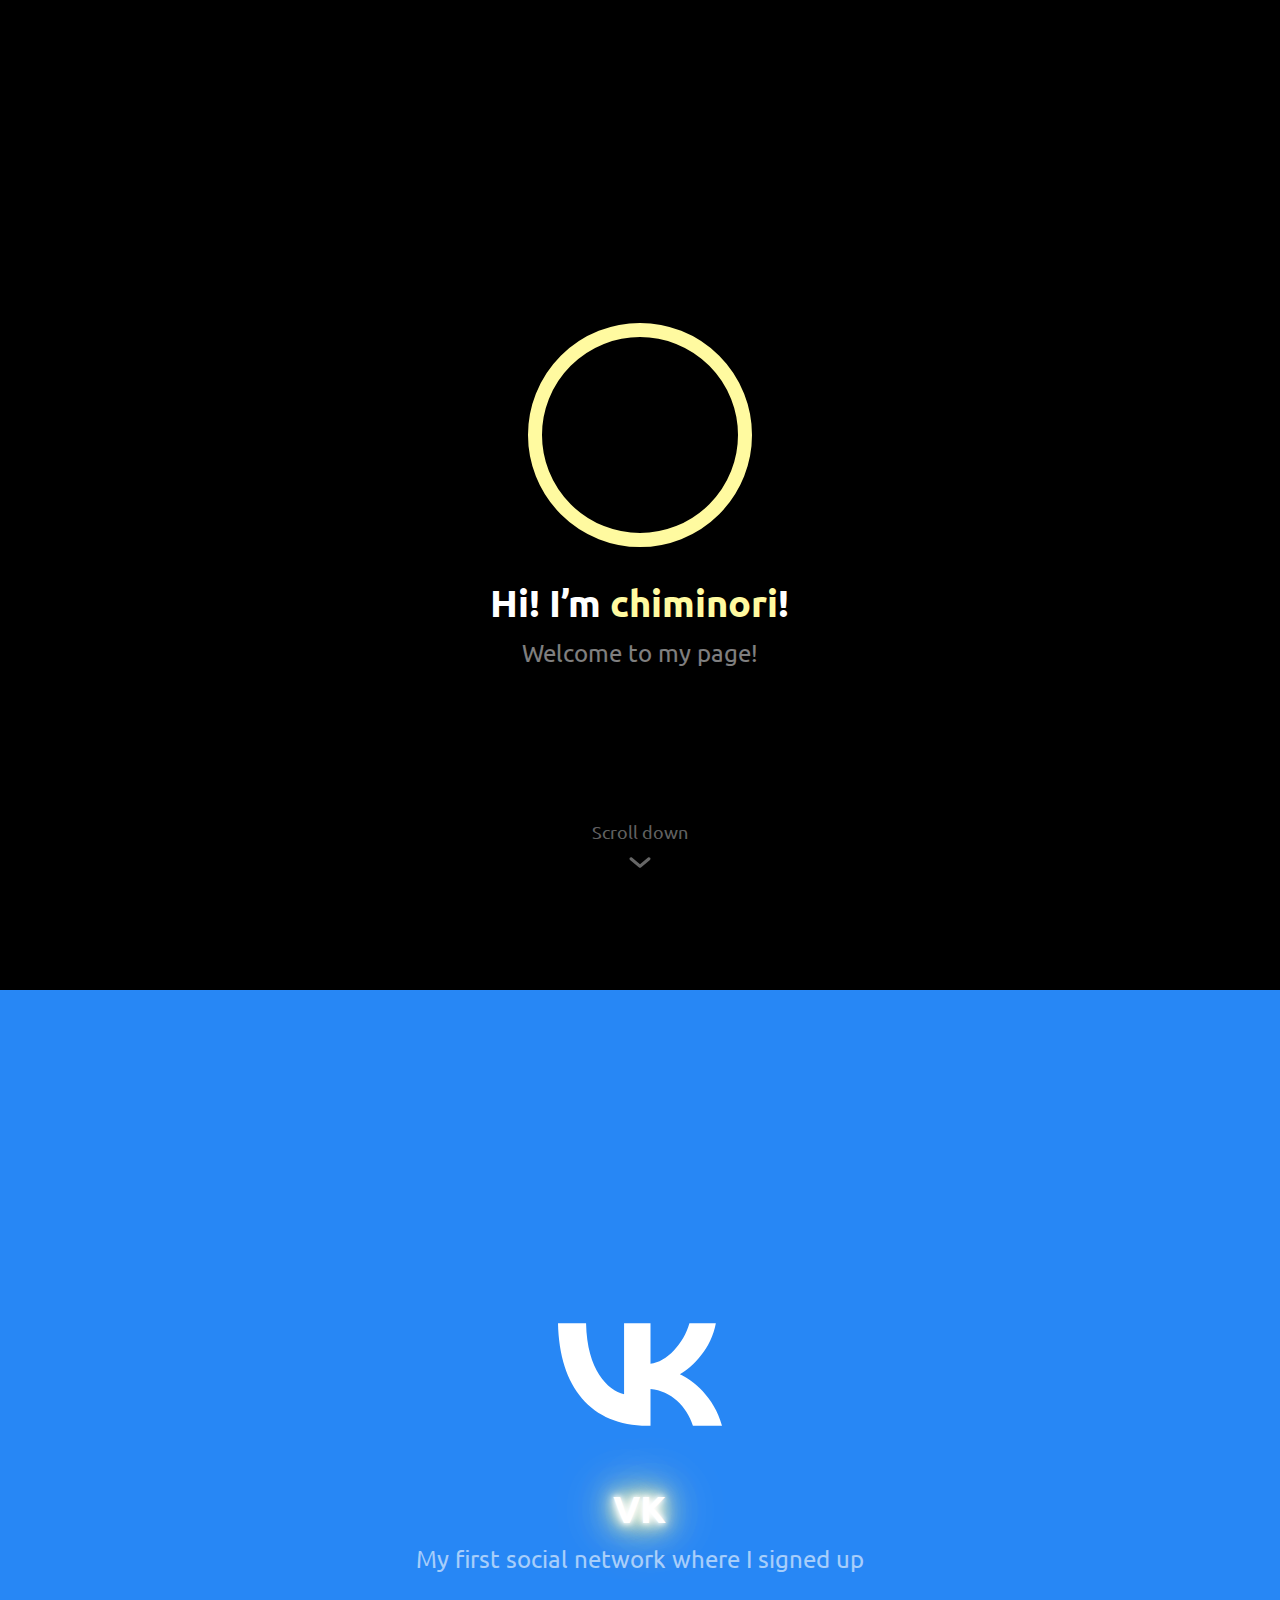
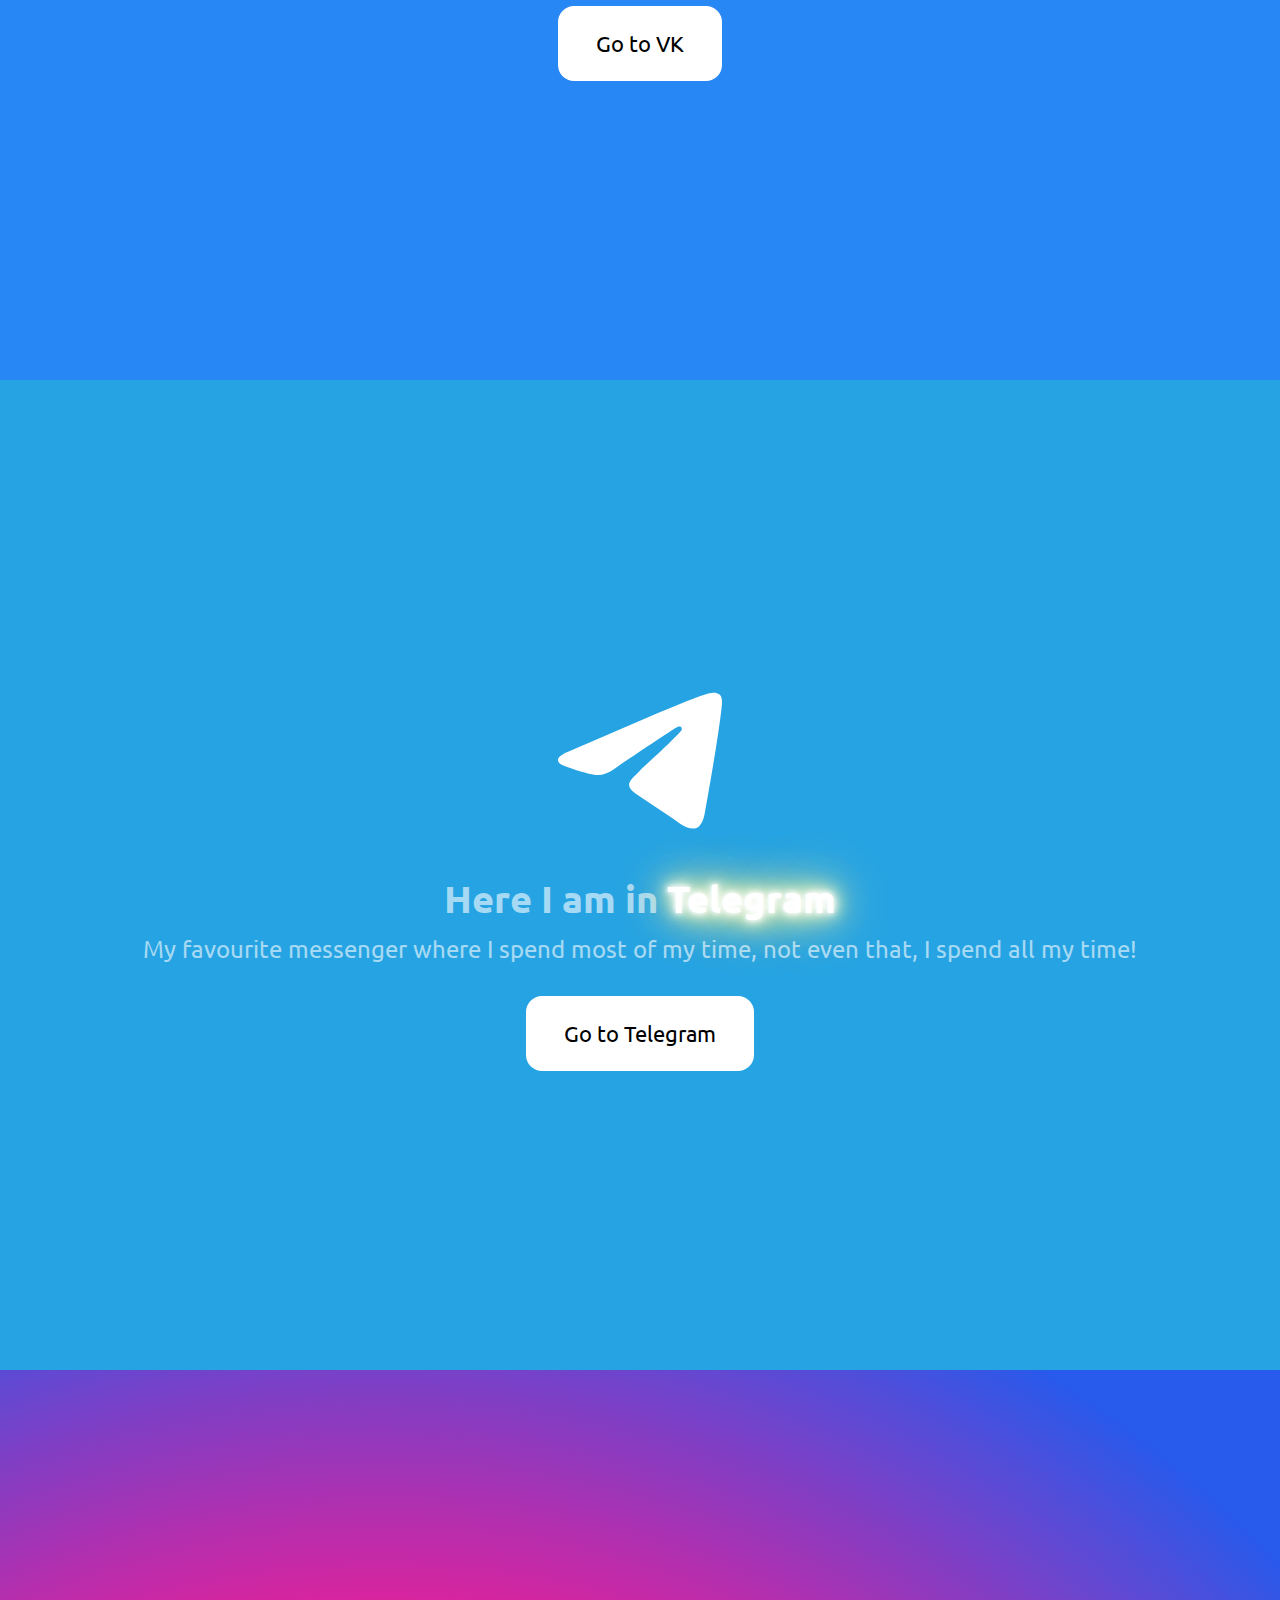
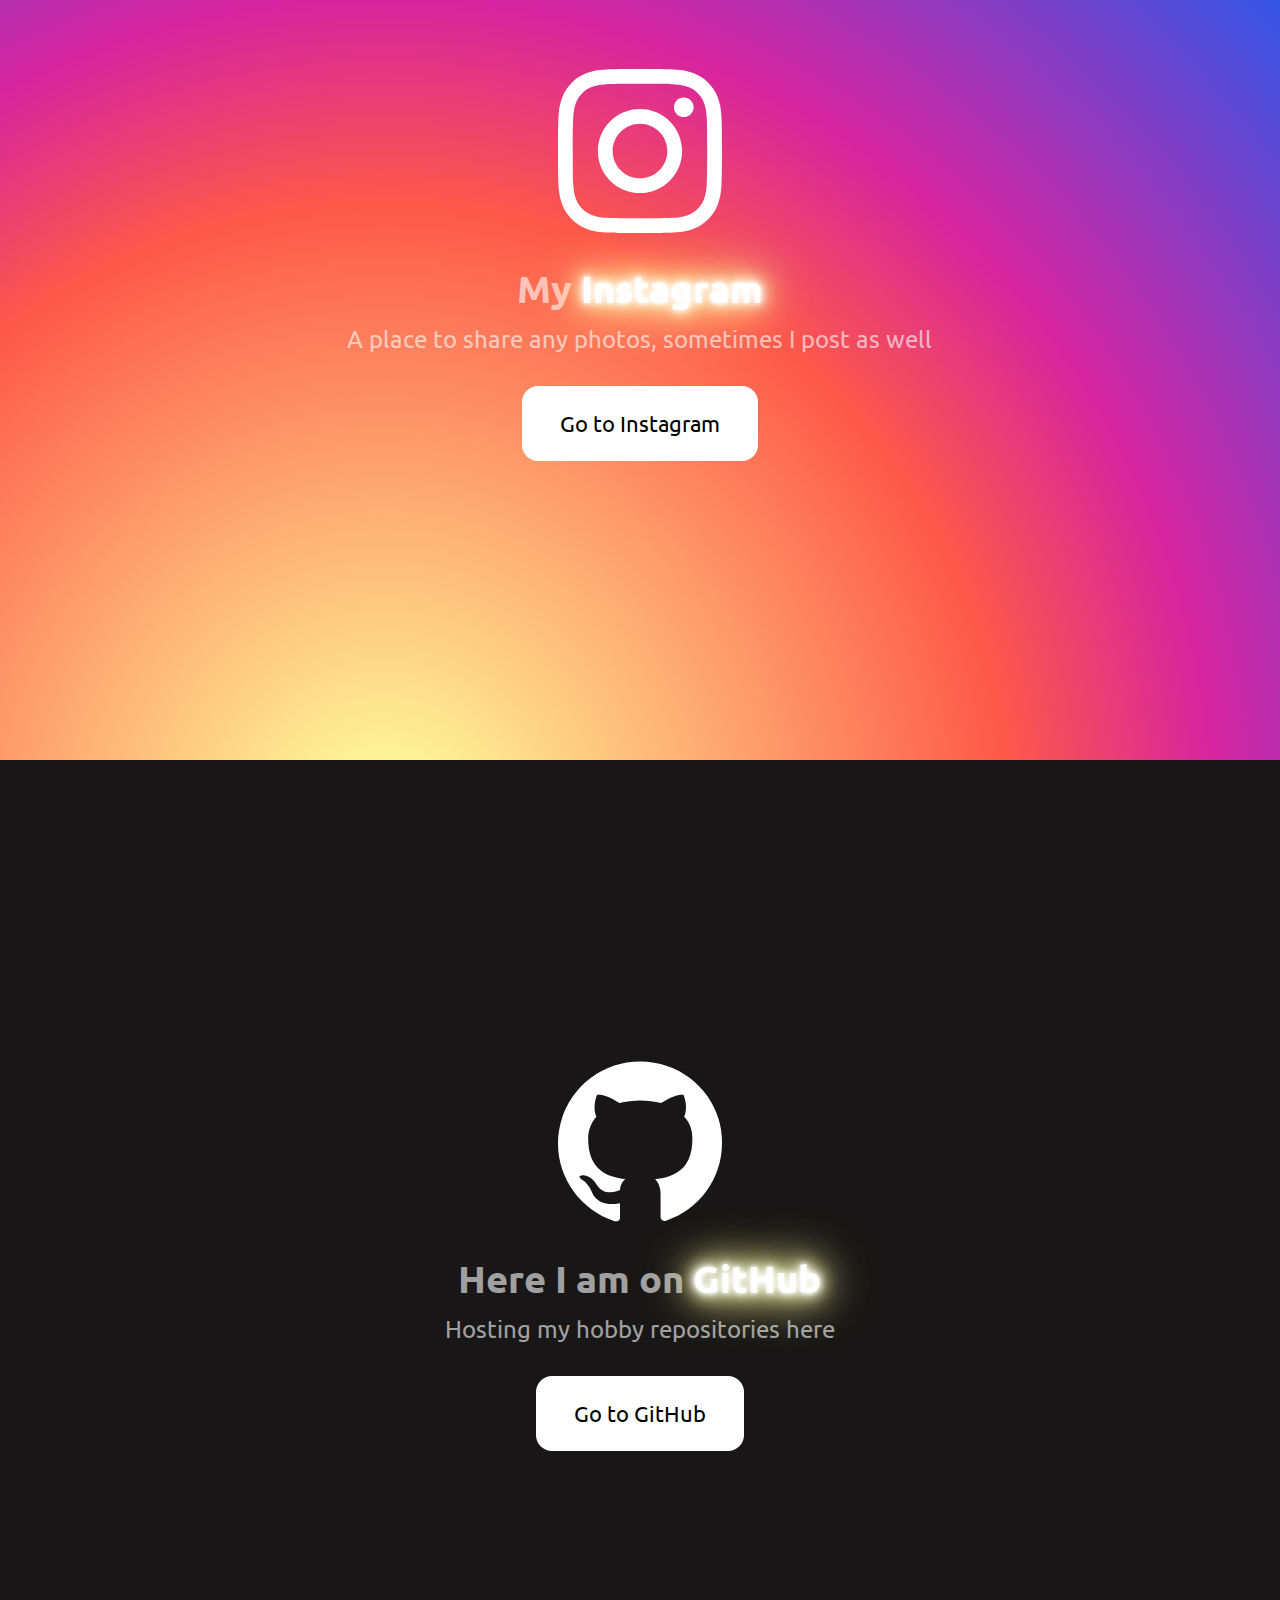
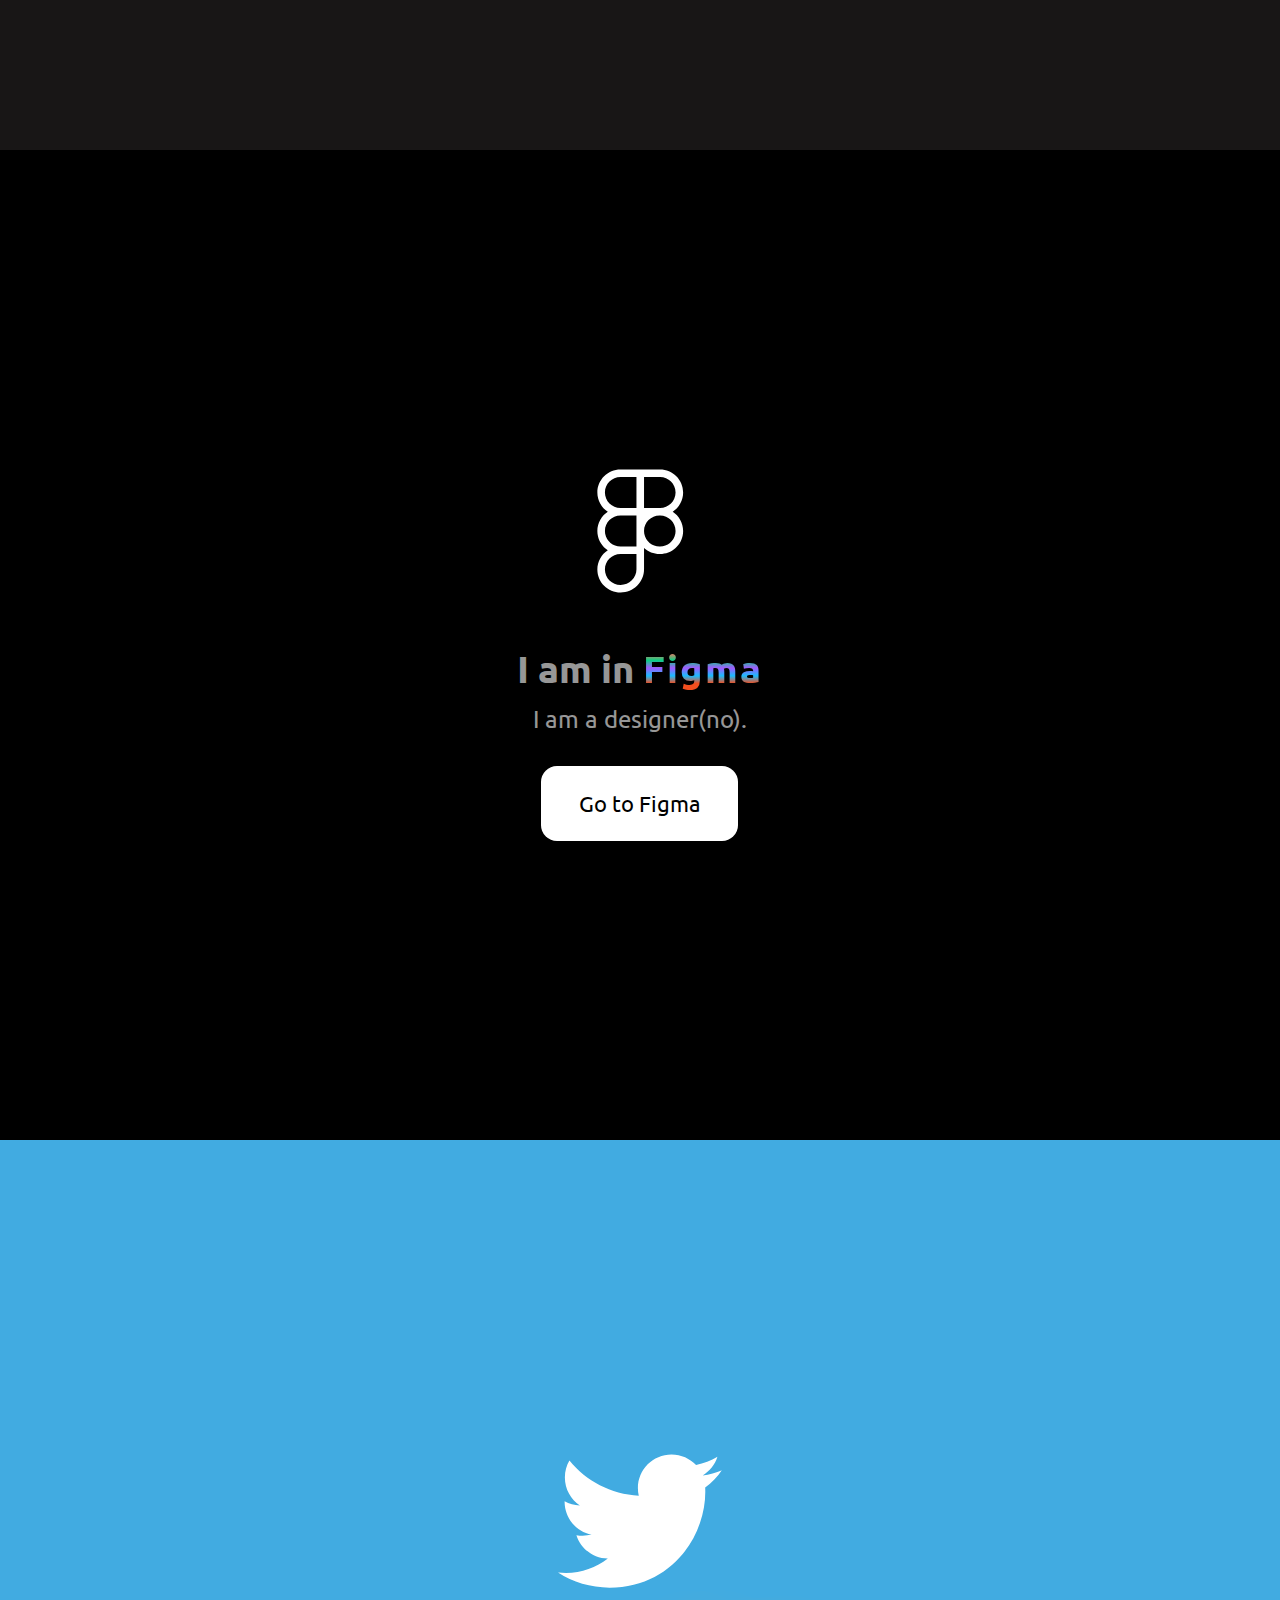
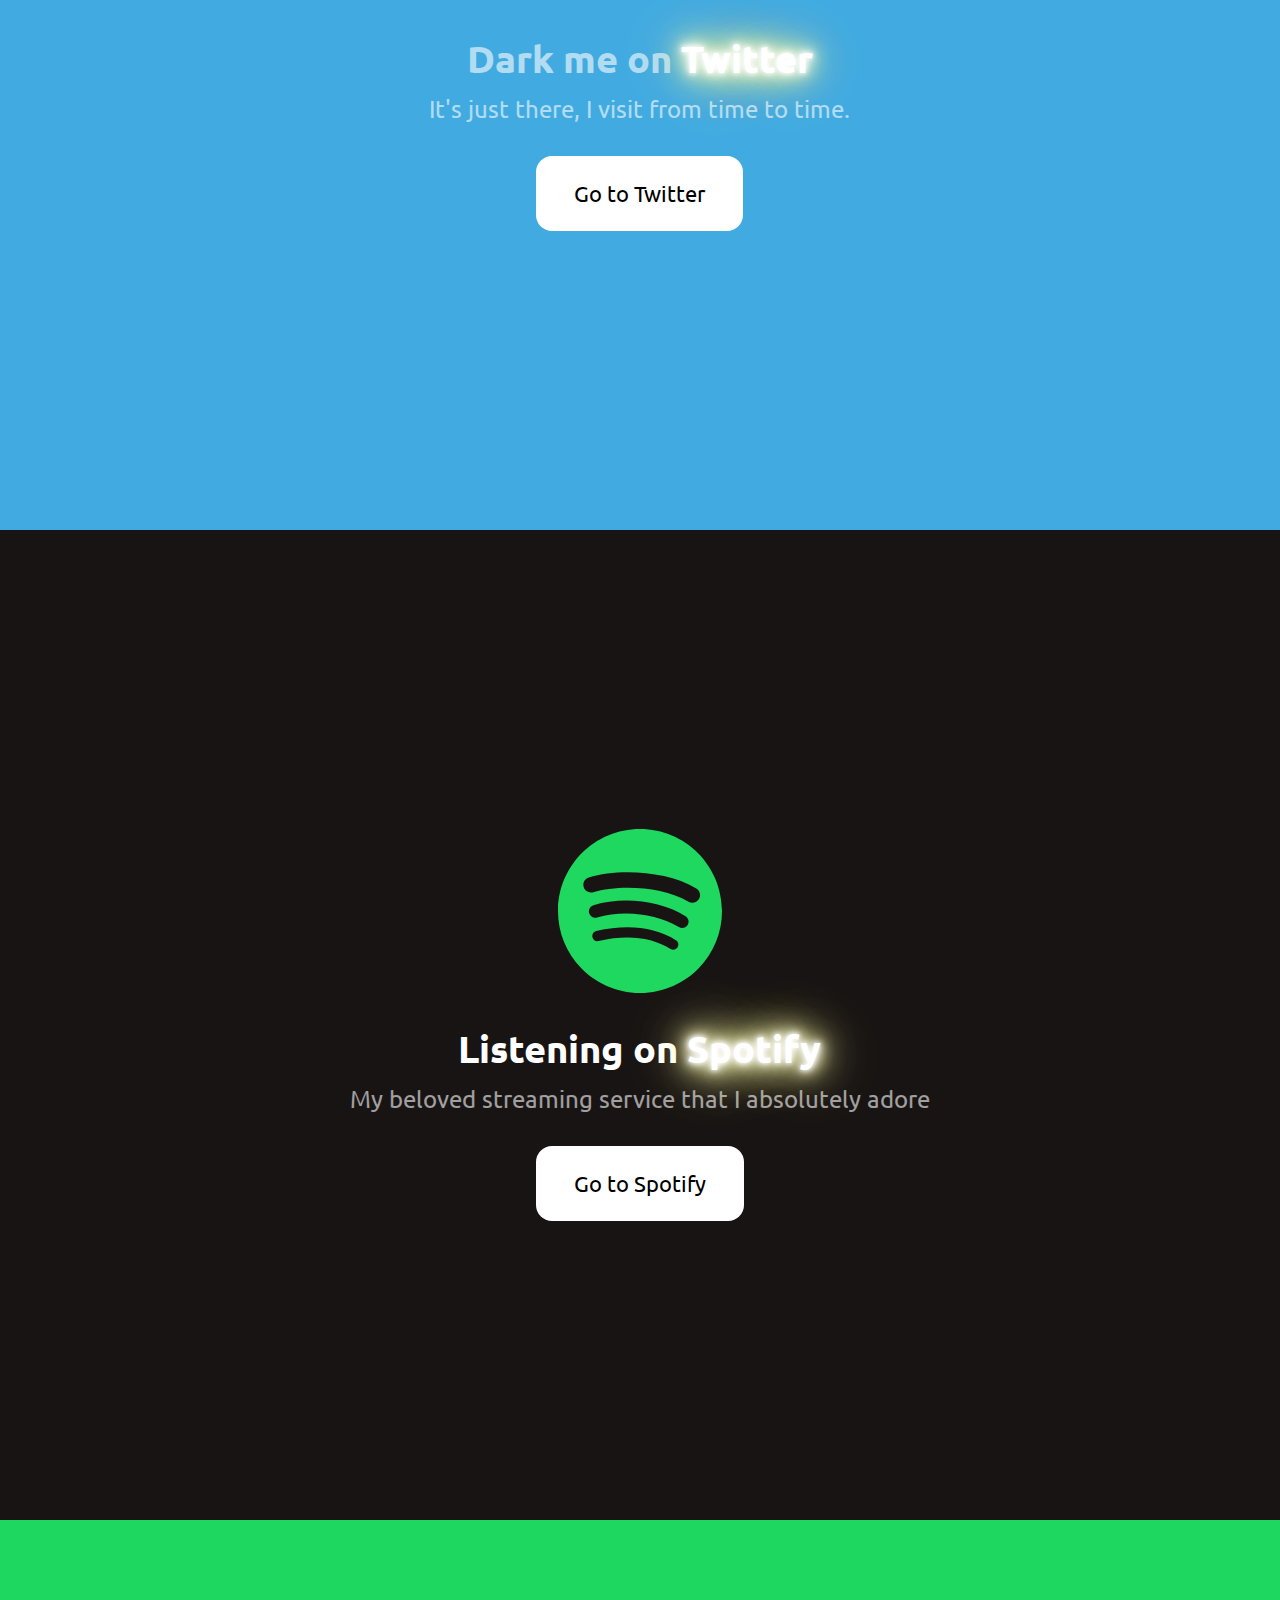
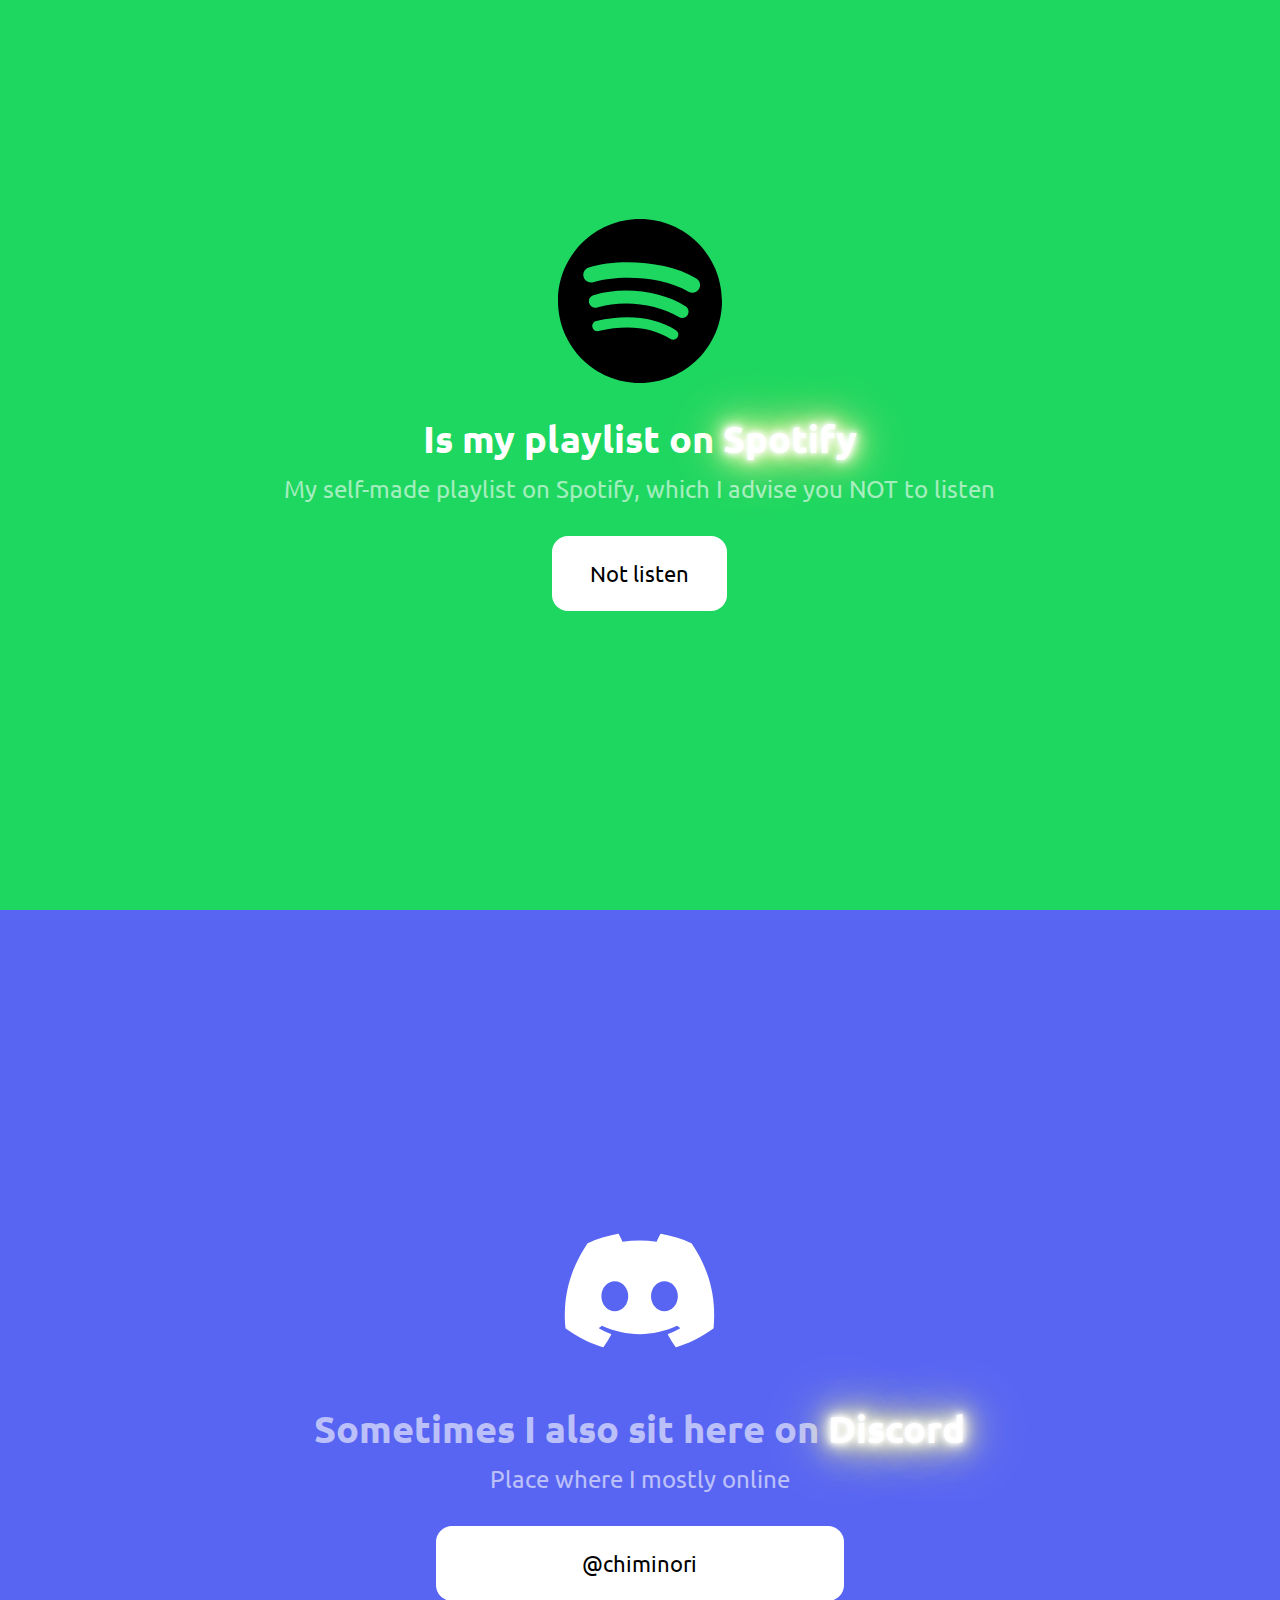
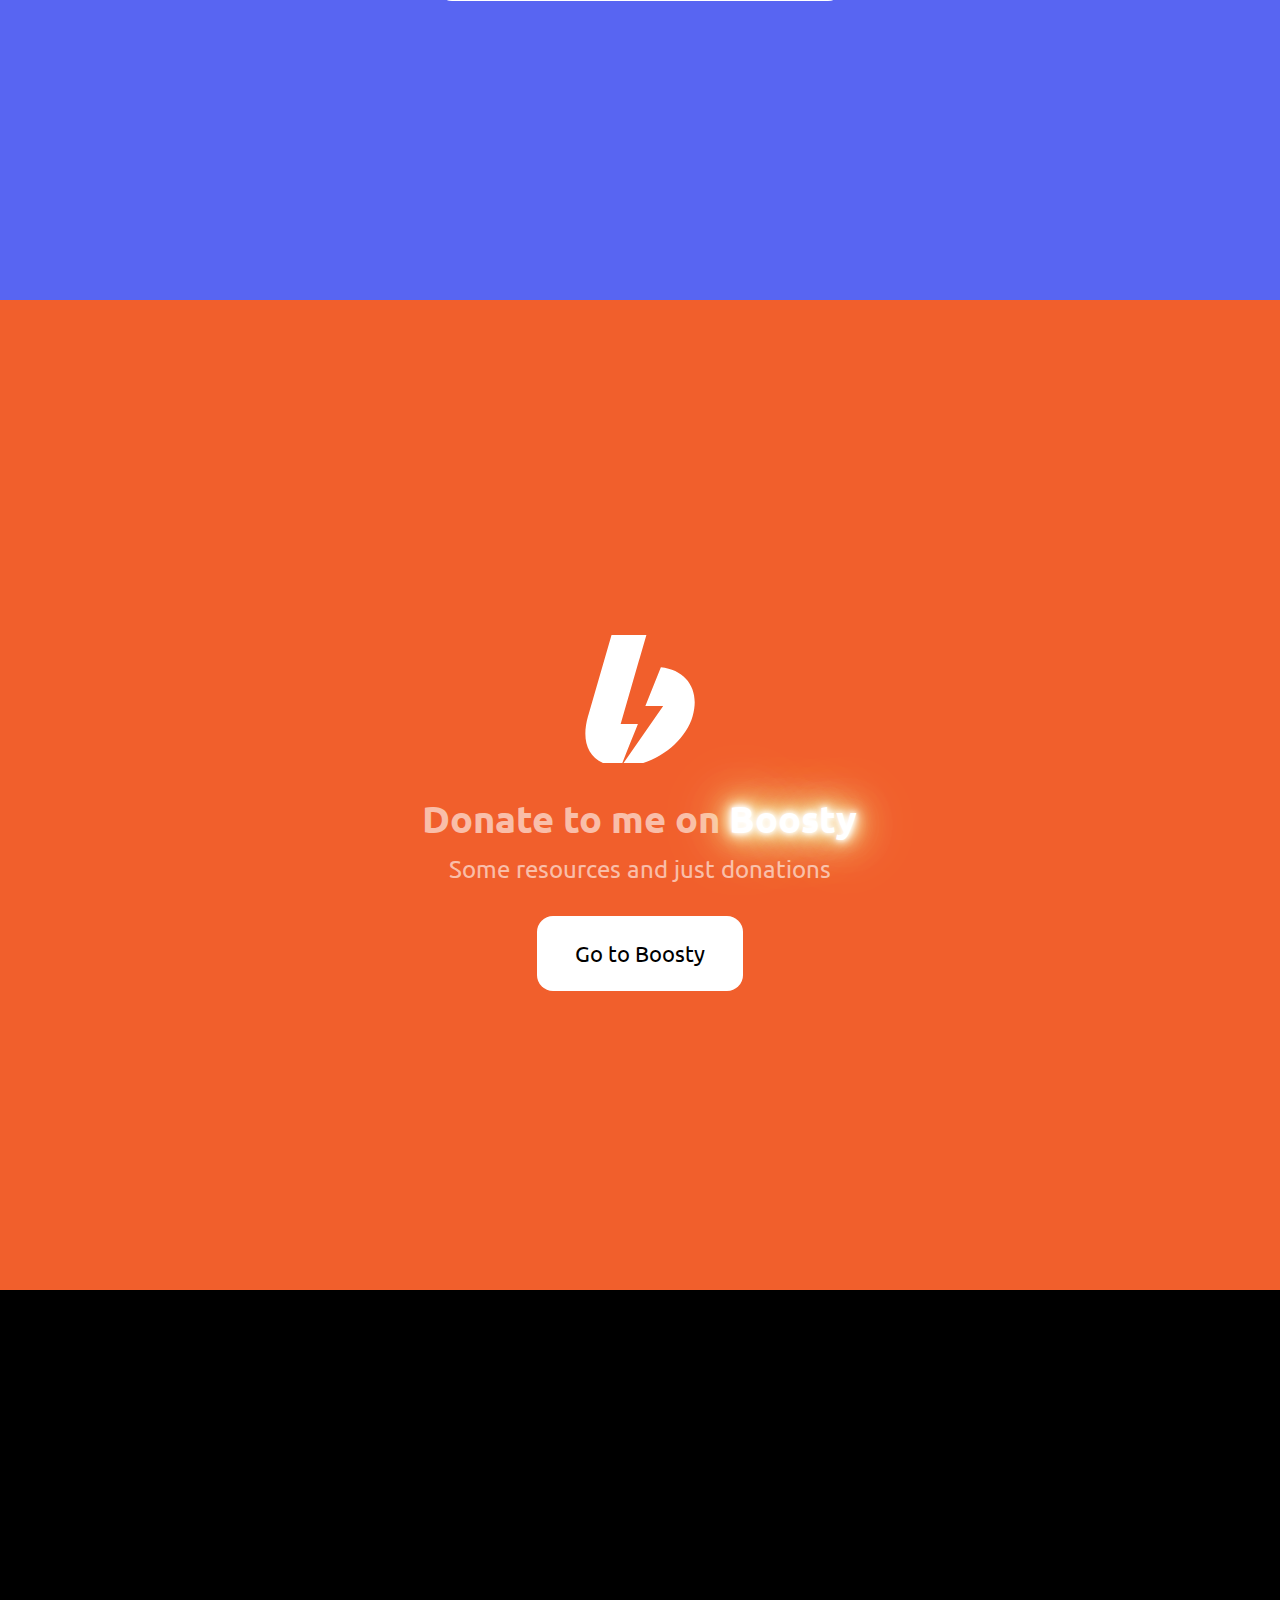
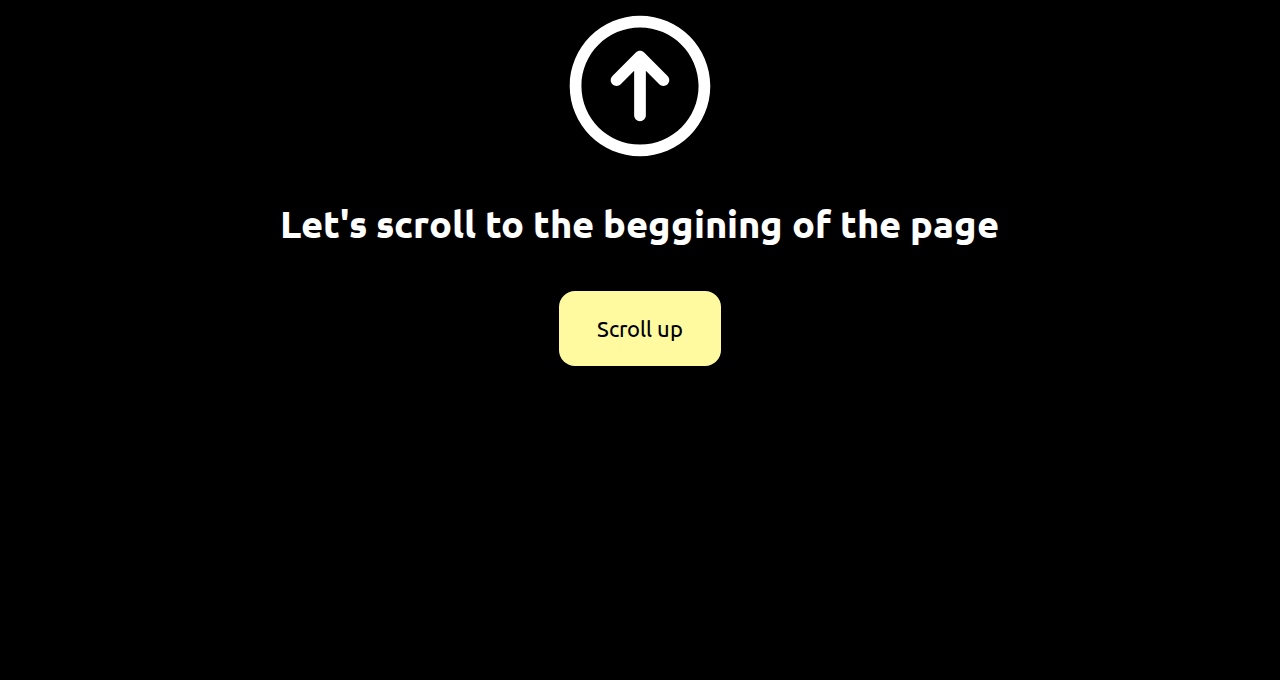
==== index.html @ 9ac4bb43 "Update index.html" ====
<!DOCTYPE html>
<html lang="en">

<head>
  <meta charset="UTF-8" />
  <meta name="viewport" content="width=device-width, initial-scale=1.0, viewport-fit=cover" />
  <meta name="description" content="chiminori's Landing Page" />
  <link rel="canonical" href="https://zkyrylo.eu.org" />
  <title>Chiminori's social media</title>
  <link rel="apple-touch-icon" sizes="180x180" href="favicons/main/light/apple-touch-icon.png" />
  <link rel="icon" type="image/png" sizes="32x32" href="favicons/main/light/favicon-32x32.png" />
  <link rel="icon" type="image/png" sizes="16x16" href="favicons/main/light/favicon-16x16.png" />
  <link rel="manifest" href="favicons/main/light/site.webmanifest" />
  <link rel="mask-icon" href="favicons/main/light/safari-pinned-tab.svg" color="#b91d47" />
  <link rel="shortcut icon" href="favicons/main/light/favicon.ico" />
  <meta name="apple-mobile-web-app-title" content="cold" />
  <meta name="application-name" content="cold" />
  <meta name="msapplication-TileColor" content="#b91d47" />
  <meta name="msapplication-config" content="favicons/main/light/browserconfig.xml" />
  <meta name="theme-color" content="#ffffff" />
  <link rel="stylesheet" href="style.css" />
  <script src="script.js"></script>
  <script src="3.3.1_jquery.min.js"></script>
</head>

<body>
  <div id="hostCont">
    <div id="mainCont">
      <div id="mainCont-elements">
        <span id="avatar"> </span>
        <div class="landscape-elements">
          <h1>Hi! I’m <span class="theme-accent">chiminori</span>!</h1>
          <p class="desc theme-dimmed">Welcome to my page!</p>
        </div>
      </div>
      <div id="scrollTip">
        <p class="tip">Scroll down</p>
        <a><span id="arrow-down" class="icon"></span></a>
      </div>
    </div>

    <div id="vkCont">
      <div id="vkCont-elements">
        <span class="logo vk-logo"></span>
        <div class="landscape-elements">
          <h1 class="social-h1 dimmed">
            <span class="social-name">VK</span>
          </h1>
          <p class="desc social-dimmed">
            My first social network where I signed up
          </p>
          <input type="button" onclick="this.value='Oops!'" value="Go to VK" class="social-btn" />
        </div>
      </div>
    </div>

    <div id="tgCont">
      <div id="tgCont-elements">
        <span class="logo tg-logo"></span>
        <div class="landscape-elements">
          <h1 class="social-h1 dimmed">
            Here I am in <span class="social-name">Telegram</span>
          </h1>
          <p class="desc social-dimmed">
            My favourite messenger where I spend most of my time, not even
            that, I spend all my time!
          </p>
          <input type="button" onclick="window.open('https://web.telegram.org/k/#@myAlfredo', '_blank')"
            value="Go to Telegram" class="social-btn" />
        </div>
      </div>
    </div>

    <div id="igCont">
      <div id="igCont-elements">
        <span class="logo ig-logo"></span>
        <div class="landscape-elements">
          <h1 class="social-h1 dimmed">
            My <span class="social-name">Instagram</span>
          </h1>
          <p class="desc social-dimmed">
            A place to share any photos, sometimes I post as well
          </p>
          <input type="button" onclick="window.open('https://instagram.com/chiminori_', '_blank')"
            value="Go to Instagram" class="social-btn" />
        </div>
      </div>
    </div>

    <div id="githubCont">
      <div id="githubCont-elements">
        <span class="logo github-logo"></span>
        <div class="landscape-elements">
          <h1 class="social-h1 dimmed">
            Here I am on <span class="social-name">GitHub</span>
          </h1>
          <p class="desc social-dimmed">Hosting my hobby repositories here</p>
          <input type="button" onclick="window.open('https://github.com/kirilloooo', '_blank')" value="Go to GitHub"
            class="social-btn" />
        </div>
      </div>
    </div>

    <div id="figmaCont">
      <div id="figmaCont-elements">
        <span class="figma-logo figma"></span>
        <div class="landscape-elements">
          <h1 class="social-h1 dimmed">
            I am in <span class="txt-figma">Figma</span>
          </h1>
          <p class="desc social-dimmed">I am a designer(no).</p>
          <input type="button" onclick="window.open('https://www.figma.com/@chiminori', '_blank')" value="Go to Figma"
            class="social-btn" />
        </div>
      </div>
    </div>

    <div id="twitterCont">
      <div id="twitterCont-elements">
        <span class="logo twitter-logo"></span>
        <div class="landscape-elements">
          <h1 class="social-h1 dimmed">
            Dark me on <span class="social-name">Twitter</span>
          </h1>
          <p class="desc social-dimmed">
            It's just there, I visit from time to time.
          </p>
          <input type="button" onclick="window.open('https://twitter.com/chiminori_', '_blank')" value="Go to Twitter"
            class="social-btn" />
        </div>
      </div>
    </div>

    <div id="spotifyCont">
      <div id="spotifyCont-elements">
        <span class="logo spotify-logo"></span>
        <div class="landscape-elements">
          <h1 id="social-h1 dimmed">
            Listening on <span class="social-name">Spotify</span>
          </h1>
          <p class="desc social-dimmed">
            My beloved streaming service that I absolutely adore
          </p>
          <input type="button"
            onclick="window.open('https://open.spotify.com/user/won2gffyniwo8q9j8r82qac52', '_blank')"
            value="Go to Spotify" class="social-btn" />
        </div>
      </div>
    </div>

    <div id="playlistCont">
      <div id="playlistCont-elements">
        <span class="logo spotify-logo"></span>
        <div class="landscape-elements">
          <h1 id="social-h1 dimmed">
            Is my playlist on
            <span class="social-name">Spotify</span>
          </h1>
          <p class="desc social-dimmed">
            My self-made playlist on Spotify, which I advise you NOT to listen
          </p>
          <input type="button"
            onclick="window.open('https://open.spotify.com/playlist/6sDXE09Bg9W4hy5SmwdkAu?si=a52de86f77f442e2', '_blank')"
            value="Not listen" class="social-btn" />
        </div>
      </div>
    </div>

    <div id="discordCont">
      <div id="discordCont-elements">
        <span class="discord-logo wumpus musicstart" style="cursor: pointer;"></span>
        <audio class="music" preload="auto">
          <source src="assets/audio/wumpus.mpeg" controls="" autobuffer="" />
        </audio>
        <div class="landscape-elements">
          <h1 class="social-h1 dimmed">
            Sometimes I also sit here on
            <span class="social-name musicstart2" style="cursor: pointer;">Discord</span>
            <audio class="music2" preload="auto">
              <source src="assets/audio/vocal-fx-discordo.wav" controls="" autobuffer="" />
            </audio>
            <script>
              jQuery(function ($) {
                $('.musicstart2').on('click', function () {
                  $('.music2')[0].play()
                });
                $('.music2').hide();
              });
            </script>
            <script>
              jQuery(function ($) {
                $('.musicstart').on('click', function () {
                  $('.music')[0].play()
                });
                $('.music').volume = 0.1;
                $('.music').hide();
              });
            </script>
          </h1>
          <p class="desc social-dimmed">Place where I mostly online</p>
          <input type="text" onclick="copy()" value="@chiminori" class="social-btn" id="ds" />
        </div>
      </div>
    </div>

    <div id="boostyCont">
      <div id="boostyCont-elements">
        <span class="logo boosty-logo"></span>
        <div class="landscape-elements">
          <h1 class="social-h1 dimmed">
            Donate to me on <span class="social-name">Boosty</span>
          </h1>
          <p class="desc social-dimmed">Some resources and just donations</p>
          <input type="button" onclick="window.open('https://boosty.to/chiminori', '_blank')" value="Go to Boosty"
            class="social-btn" />
        </div>
      </div>
    </div>

    <div id="footerCont">
      <div id="footerCont-elements">
        <span class="logo arrow-up-icon"></span>
        <div class="landscape-elements">
          <h1>Let's scroll to the beggining of the page</h1>
          <input type="button" onclick="window.scrollTo({
                            top: 0,
                            left: 0,
                            behavior: 'smooth'
                            })" value="Scroll up" />
        </div>
      </div>
    </div>
  </div>
</body>

</html>
---- style.css ----
/* Import "Ubuntu" font from Google Fonts*/
@import url('https://fonts.googleapis.com/css2?family=Ubuntu:wght@300;400;500;700&display=swap');

/* Define theme independent colors for elements */
:root {
    --vk-color: #2787F5;
    --tg-color: #25A3E2;
    --ig-color: #ED4C82;
    --twitter-color: #41ABE1;
    --discord-color: #5865F2;
    --github-color: #181616;
    --figma-color: #000000;
    --shikimori-color: #2A2A2A;
    --codestats-color: #3E4053;
    --spotify-color: #181413;
    --playlist-color: #1ED760;
    --boosty-color: #F15F2C;
    --social-normal: rgba(255, 255, 255, 1);
    --social-dimmed: rgba(255, 255, 255, 0.6);
}

/* Global settings for elements */
* {
    font-family: "Ubuntu", sans-serif;
    box-sizing: border-box;
    text-decoration: none;
    text-rendering: optimizeLegibility;
    -webkit-touch-callout: none;
    -webkit-user-select: none;
    -o-user-select: none;
    -moz-user-select: none;
    -ms-user-select: none;
    user-select: none;
}

/* Make scrollbar and head elements invisible */
head,
::-webkit-scrollbar {
    display: none;
}

/* Define default html and body settings */
html,
body {
    margin: 0;
    padding: 0;
}

/* Define settings of hostCont */
#hostCont {
    position: absolute;
    top: 0;
    bottom: 0;
    left: 0;
    right: 0;
    height: 100%;
}

/* Define settings for "Scroll down" tip container */
#scrollTip {
    position: absolute;
    bottom: 2%;
}

/* Define subcontainers settings */
#mainCont,
#vkCont,
#tgCont,
#igCont,
#boostyCont,
#figmaCont,
#twitterCont,
#discordCont,
#githubCont,
#spotifyCont,
#playlistCont,
#footerCont {
    display: flex;
    box-sizing: border-box;
    justify-content: center;
    align-items: center;
    text-align: center;
    flex-direction: column;
    height: 110%;
    padding: 18px;
}

/* Define settings of elements containers */
#mainCont-elements,
#vkCont-elements,
#tgCont-elements,
#igCont-elements,
#boostyCont-elements,
#figmaCont-elements,
#twitterCont-elements,
#discordCont-elements,
#githubCont-elements,
#spotifyCont-elements,
#playlistCont-elements,
#footerCont-elements {
    display: flex;
    align-items: center;
    justify-content: center;
    flex-direction: column;
    text-align: center;
    width: 85%;
    height: fit-content;
    margin: auto;
}

/* Define special transitions for some containers */
#mainCont,
#footerCont,
#mainCont-elements,
#scrollTip {
    -webkit-transition-duration: 0.4s;
    -moz-transition-duration: 0.4s;
    -o-transition-duration: 0.4s;
    -ms-transition-duration: 0.4s;
    transition-duration: 0.4s;
}


/* Define default opacity of elements mainCont and scrollTip onload */
#mainCont-elements,
#scrollTip {
    opacity: 0;
}

/* Define colors for each special container */
#vkCont {
    background-color: var(--vk-color);
}

#tgCont {
    background-color: var(--tg-color);
}

#igCont {
    background: #ED4C82;
    background: radial-gradient(circle at 30% 107%, #fdf497 0%, #fdf497 5%, #fd5949 45%, #d6249f 60%, #285AEB 90%);
}

#figmaCont {
    background-color: var(--figma-color);
}

#twitterCont {
    background-color: var(--twitter-color);
}

#discordCont {
    background-color: var(--discord-color);
}

#githubCont {
    background-color: var(--github-color);
}

#boostyCont {
    background-color: var(--boosty-color);
}

#spotifyCont {
    background-color: var(--spotify-color);
}

#playlistCont {
    background-color: var(--playlist-color);
}

#playlistCont .logo {
    filter: brightness(0);
}

/* Define settings for h1 tag */
h1 {
    cursor: default;
    margin-top: 32px;
    margin-bottom: 12px;
    font-size: 38px;
}

/* Define settings for h1 tag on 404 page */
#h1-404 {
    margin-top: 8px;
}

/* Define settings for button tag */
input[type=button],
input[type=text] {
    cursor: pointer;
    margin: 0;
    margin-top: 32px;
    padding: 24px 38px;
    font-size: 22px;
    font-weight: 400;
    color: black;
    border: none;
    border-radius: 16px;
    outline: none;
    -webkit-transition-duration: 0.4s;
    -moz-transition-duration: 0.4s;
    -o-transition-duration: 0.4s;
    -ms-transition-duration: 0.4s;
    transition-duration: 0.4s;
    -webkit-appearance: none;
    -moz-appearance: none;
    -o-appearance: none;
    appearance: none;
}

.discord-btn {
    margin-bottom: 32px;
}

#ds {
    text-align: center;
}

/* Define settings for p tag */
p {
    margin: 0;
    padding: 0;
}

/* Define settings for description text */
.desc {
    font-size: 24px;
}

/* Define settings for tip text */
.tip {
    font-size: 18px;
}

/* Define settings for h1, desc and span tag of social blocks */
.social-h1.dimmed,
.desc.social-dimmed {
    color: var(--social-dimmed);
}

span.social-name {
    color: var(--social-normal);
}

/* Super span */
span.social-name {
    text-shadow: 0 0 5px #FFF, 0 0 10px #FFF, 0 0 15px #FFF, 0 0 20px var(--accent), 0 0 30px var(--accent), 0 0 40px var(--accent), 0 0 55px var(--accent), 0 0 75px var(--accent);
}

span.social-name:hover {
    color: rgba(0, 0, 0, .6);
    background: #6e6e6e;
    text-shadow: 3px 2px 3px rgba(255, 255, 255, .2);
}

span.txt-figma {
    color: transparent;
    letter-spacing: 0.05em;
    background: linear-gradient(#FF7262 16.7%,
            #FF7262 16.7%,
            #0ACF83 33.4%,
            #0ACF83 33.4%,
            #A259FF 50.1%,
            #A259FF 50.1%,
            #1ABCFE 66.8%,
            #1ABCFE 66.8%,
            #F24E1E 83.5%,
            #F24E1E 83.5%);
    -webkit-background-clip: text;
    background-clip: text;
    line-height: 1.1em;
    animation: rainbow 50s linear infinite;
}

@keyframes rainbow {
    100% {
        background-position: 0 30em;
    }
}

/* Define settings for avatar */
#avatar {
    display: inline-block;
    margin: 0;
    padding: 0;
    width: 224px;
    height: 224px;
    background-image: url(https://avatars.githubusercontent.com/u/94752655?v=4.png);
    background-size: 100%;
    background-repeat: no-repeat;
    border-radius: 100%;
}

/* Define settings of site's 404 icon */
#fourzerofour-icon {
    display: inline-block;
    width: 164px;
    height: 164px;
    background-size: cover;
}

/* Define settings for small icons */
.icon {
    display: inline-block;
    width: 36px;
    height: 36px;
    background-size: cover;
}

/* Define dimming for arrow icon */
#arrow-down {
    filter: opacity(40%);
}

/* Define settings for logos */
.logo, .wumpus {
    display: inline-block;
    width: 164px;
    height: 164px;
    background-size: cover;
}

.logo:active {
    filter: invert(27%) sepia(51%) saturate(2878%) hue-rotate(346deg) brightness(104%) contrast(97%);
}

.wumpus:hover {
    background-image: url(assets/img/wumpus.gif) !important;
}

.figma {
    display: inline-block;
    width: 164px;
    height: 164px;
    background-size: cover;
}

.figma:active {
    background-image: url(assets/icons/social/figma-color-logo.svg) !important;
}

/* Define paths for logos */
.vk-logo {
    background-image: url(assets/icons/social/vk-logo.svg);
}

.tg-logo {
    background-image: url(assets/icons/social/tg-logo.svg);
}

.ig-logo {
    background-image: url(assets/icons/social/ig-logo.svg);
}

.twitter-logo {
    background-image: url(assets/icons/social/twitter-logo.svg);
}

.boosty-logo {
    background-image: url(assets/icons/social/boosty-logo.svg)
}

.discord-logo {
    background-image: url(assets/icons/social/ds-logo.svg);
}

.github-logo {
    background-image: url(assets/icons/social/gh-logo.svg);
}

.spotify-logo {
    background-image: url(assets/icons/social/spotify-logo.svg);
}

.figma-logo {
    background-image: url(assets/icons/social/figma-logo.svg);
}

/* Define settings for light theme */
@media (prefers-color-scheme: light) {

    /* Define colors for light theme */
    :root {
        --text-normal: rgb(255, 255, 255);
        --text-dimmed: rgba(255, 255, 255, 0.5);
        --text-tip: rgba(255, 255, 255, 0.4);
        --accent: rgb(255, 250, 160);
        --accent-hover: rgb(160, 197, 255);
        --background-main: rgb(0, 0, 0);
        --background-icon: rgba(179, 30, 87, 0.15);
    }

    /* Set color for all elements */
    * {
        color: var(--text-normal);
    }

    /* Set background colors for non-social containers */
    body {
        background-color: var(--background-main);
    }

    /* Set color for p tag and tip block */
    p {
        color: var(--text-dimmed);
    }

    .tip {
        color: var(--text-tip);
    }

    /* Define settings for avatar, 404 icon */
    #avatar {
        border: 14px solid var(--accent);
    }

    #fourzerofour-icon {
        background-image: url(assets/icons/error-light.svg);
    }

    /* Set color for theme-dimmed description */
    .desc.theme-dimmed {
        color: var(--text-dimmed);
    }

    /* Set color for theme accent */
    .theme-accent {
        color: var(--accent);
    }

    /* Set color for button and its hover state */
    input[type=button],
    input[type=text] {
        background-color: var(--accent);
    }

    input[type=button]:hover,
    input[type=text]:hover {
        background-color: var(--accent-hover);
    }

    /* Set color for social button and its hover state */
    input.social-btn {
        background-color: white;
        color: black;
    }

    input.social-btn:hover {
        background-color: var(--accent);
    }

    /* Set icon for light theme */
    .arrow-up-icon {
        background-image: url(assets/icons/arrow-up-light.svg);
    }

    #arrow-down {
        background-image: url(assets/icons/arrow-down-light.svg);
        filter: drop-shadow(6.5);
    }
}

/* Define settings for dark theme */
@media (prefers-color-scheme: dark) {

    /* Define colors for dark theme */
    :root {
        --text-normal: rgb(255, 255, 255);
        --text-dimmed: rgba(255, 255, 255, 0.6);
        --text-tip: rgba(255, 255, 255, 0.4);
        --accent: rgb(217, 230, 115);
        --accent-hover: rgb(62, 176, 184);
        --background-main: rgb(18, 18, 18);
        --background-icon: rgba(220, 230, 115, 0.15);
    }

    /* Set color for all elements */
    * {
        color: var(--text-normal);
    }

    /* Set background colors for non-social containers */
    body {
        background-color: var(--background-main);
    }

    /* Set color for p tag and tip block */
    p {
        color: var(--text-dimmed);
    }

    .tip {
        color: var(--text-tip);
    }

    /* Define settings for avatar, 404 icon */
    #avatar {
        border: 14px solid var(--accent);
    }

    #fourzerofour-icon {
        background-image: url(assets/icons/error-dark.svg);
    }

    /* Set color for theme-dimmed description */
    .desc.theme-dimmed {
        color: var(--text-dimmed);
    }

    /* Set color for theme accent */
    .theme-accent {
        color: var(--accent);
    }

    /* Set color for button and its hover state */
    input[type=button],
    input[type=text] {
        background-color: var(--accent);
    }

    input[type=button]:hover,
    input[type=text]:hover {
        background-color: var(--accent-hover);
    }

    /* Set color for social button and its hover state */
    input.social-btn {
        background-color: white;
        color: black;
    }

    input.social-btn:hover {
        background-color: var(--accent);
    }

    /* Set icon for dark theme */
    .arrow-up-icon {
        background-image: url(assets/icons/arrow-up-dark.svg);
    }

    #arrow-down {
        background-image: url(assets/icons/arrow-down-dark.svg);
    }
}

/* Rules for regular phones in portait mode */
@media (max-height: 850px) and (orientation: portrait) {

    #mainCont-elements,
    #vkCont-elements,
    #tgCont-elements,
    #igCont-elements,
    #boostyCont-elements,
    #twitterCont-elements,
    #discordCont-elements,
    #githubCont-elements,
    #spotifyCont-elements,
    #playlistCont-elements,
    #footerCont-elements {
        width: fit-content;
    }

    h1 {
        font-size: 28px;
    }

    p {
        font-size: 20px !important;
    }

    p.tip {
        font-size: 18px !important;
    }

    #fourzerofour-icon,
    .logo,.wumpus {
        width: 128px;
        height: 128px;
    }

    #avatar {
        width: 196px;
        height: 196px;
    }

    input[type=button],
    input[type=text] {
        padding: 18px 24px;
        font-size: 20px;
        font-weight: 400;
        border-radius: 12px;
    }
}

/* Rules for regular phones landscape */
@media (max-width: 1000px) and (orientation: landscape) {

    #mainCont-elements,
    #vkCont-elements,
    #tgCont-elements,
    #igCont-elements,
    #boostyCont-elements,
    #twitterCont-elements,
    #discordCont-elements,
    #githubCont-elements,
    #spotifyCont-elements,
    #playlistCont-elements,
    #footerCont-elements {
        flex-direction: row;
        width: fit-content;
    }

    .landscape-elements {
        width: 55%;
    }

    h1 {
        margin-top: 0;
        font-size: 36px;
    }

    p {
        font-size: 20px !important;
    }

    p.tip {
        font-size: 0 !important;
    }

    .landscape-elements {
        margin-left: 10%;
    }

    #footerCont-elements>span {
        display: none;
        margin-left: 0;
    }

    #footerCont-elements>.landscape-elements {
        margin-left: 0;
    }

    #fourzerofour-icon,
    .logo, .wumpus {
        width: 144px;
        height: 144px;
    }

    .icon {
        width: 0;
        height: 0;
    }

    #avatar {
        width: 208px;
        height: 208px;
    }

    input[type=button],
    input[type=text] {
        font-size: 20px;
        font-weight: 400;
        border-radius: 12px;
    }
}
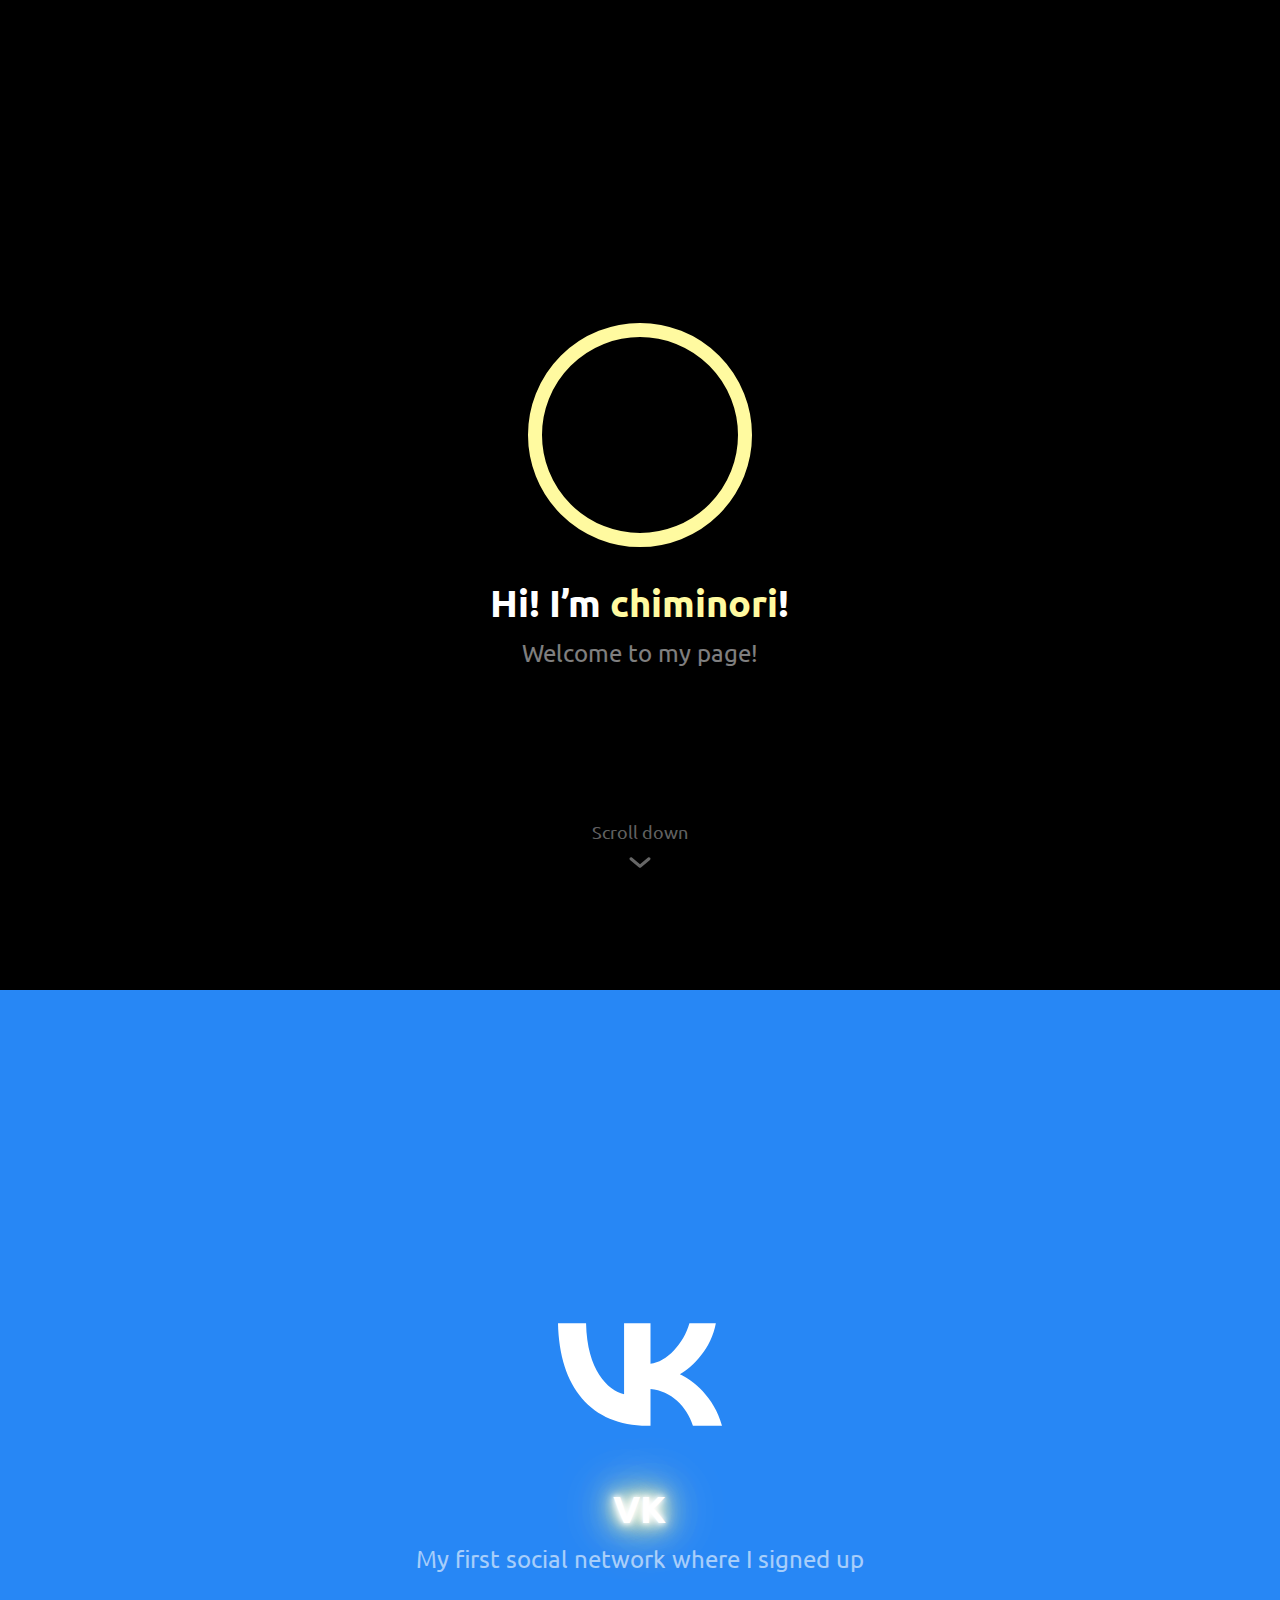
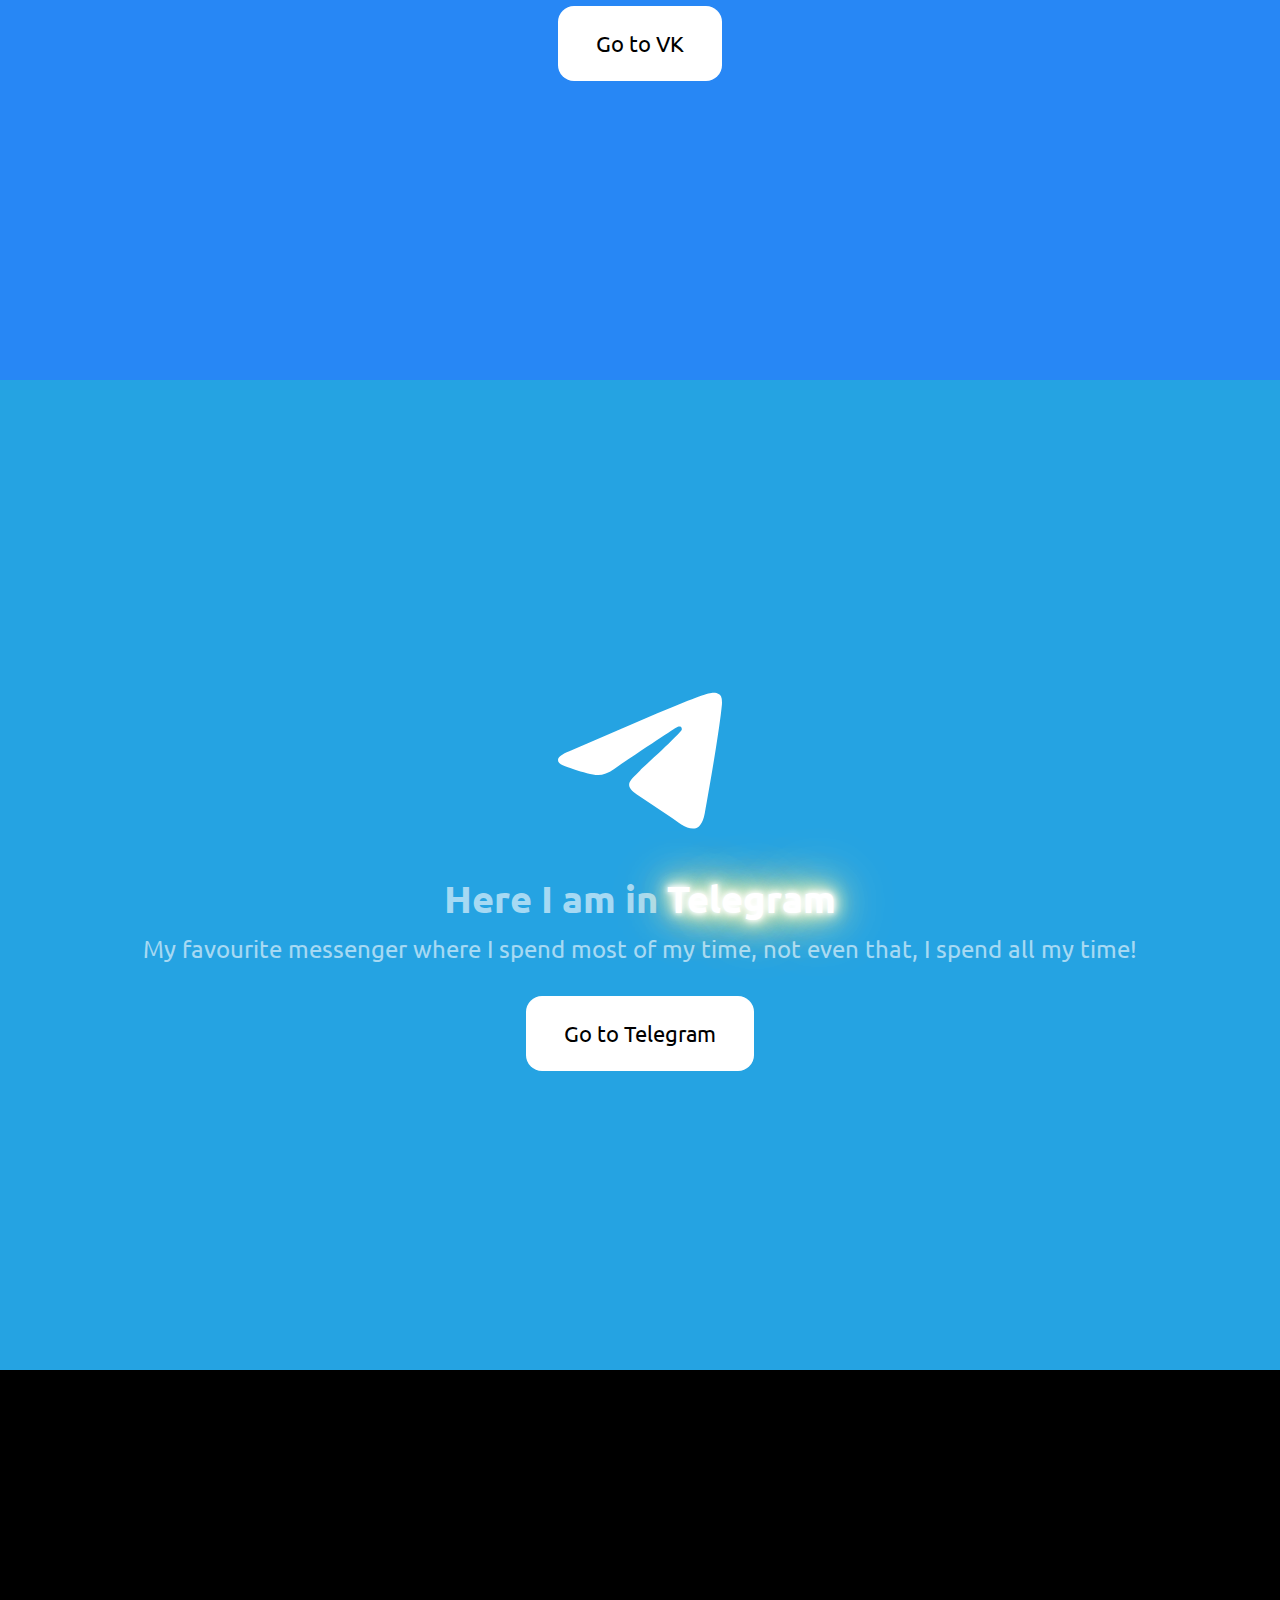
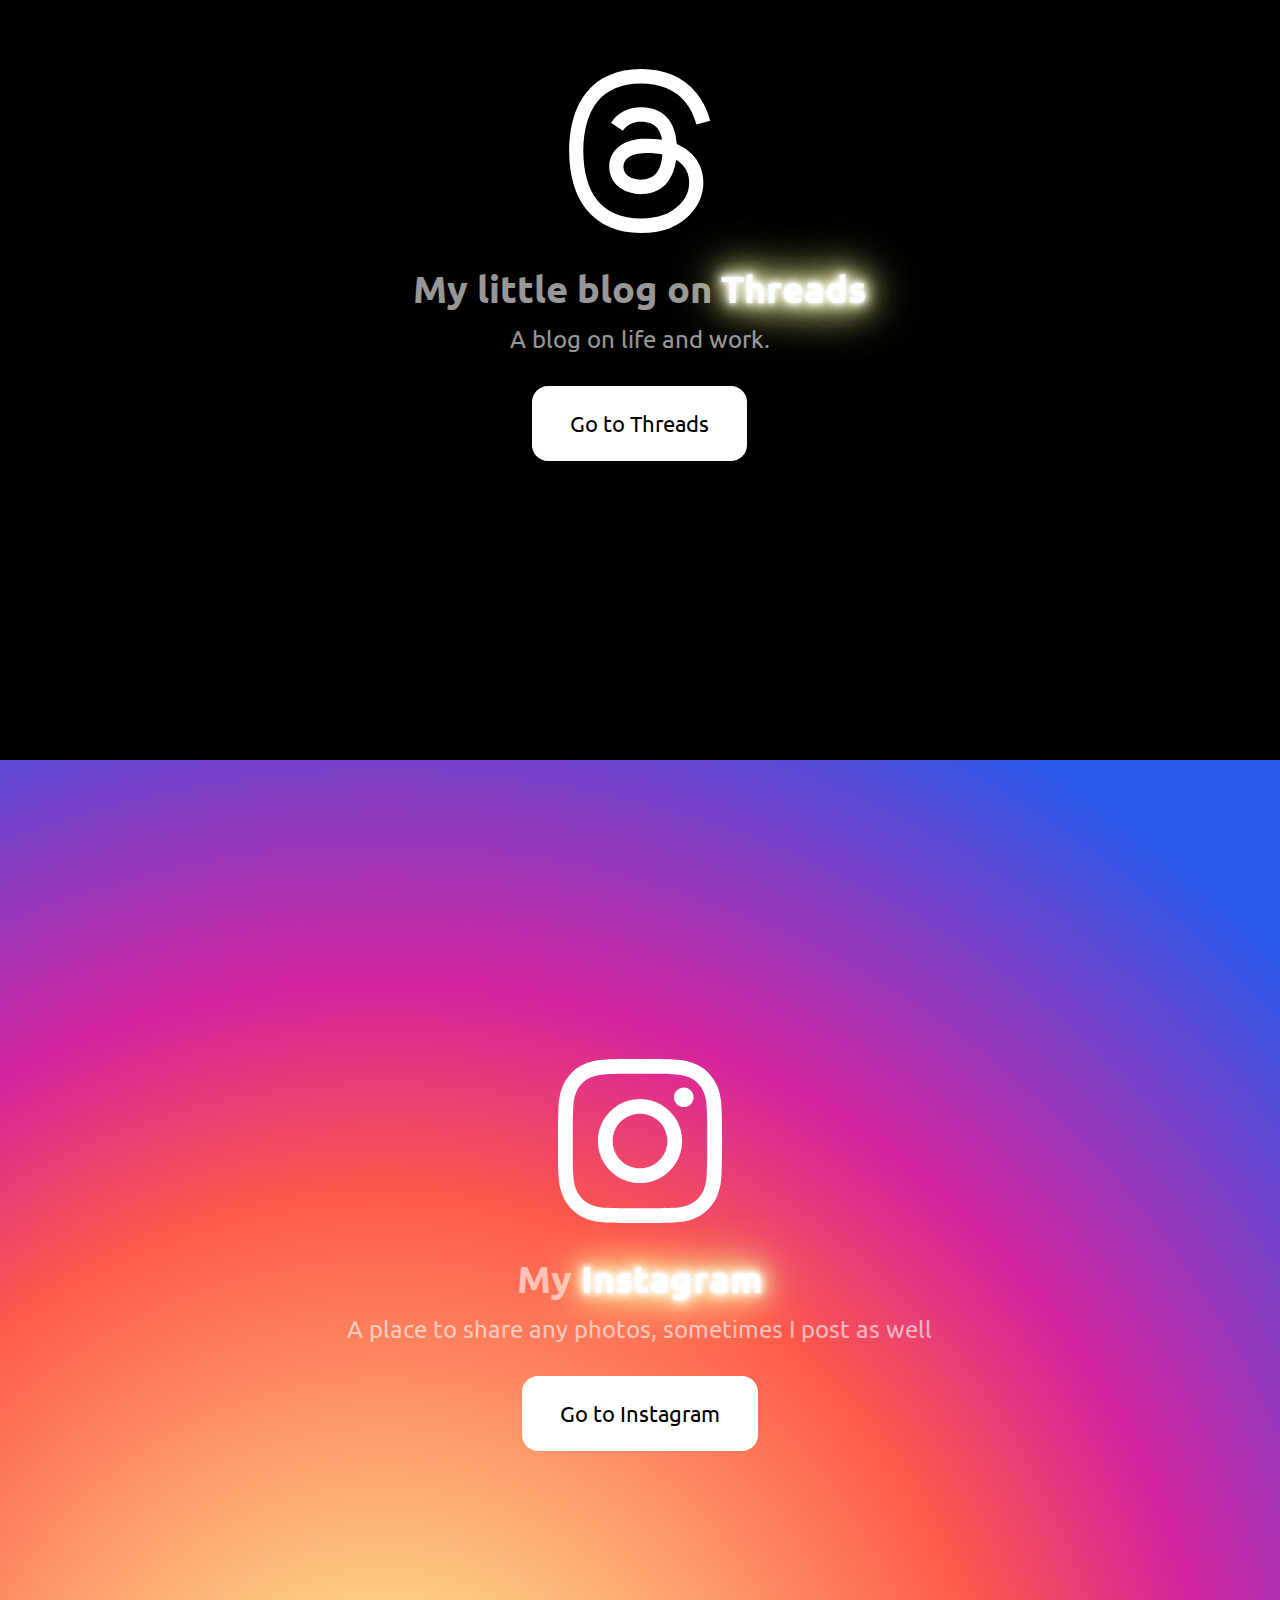
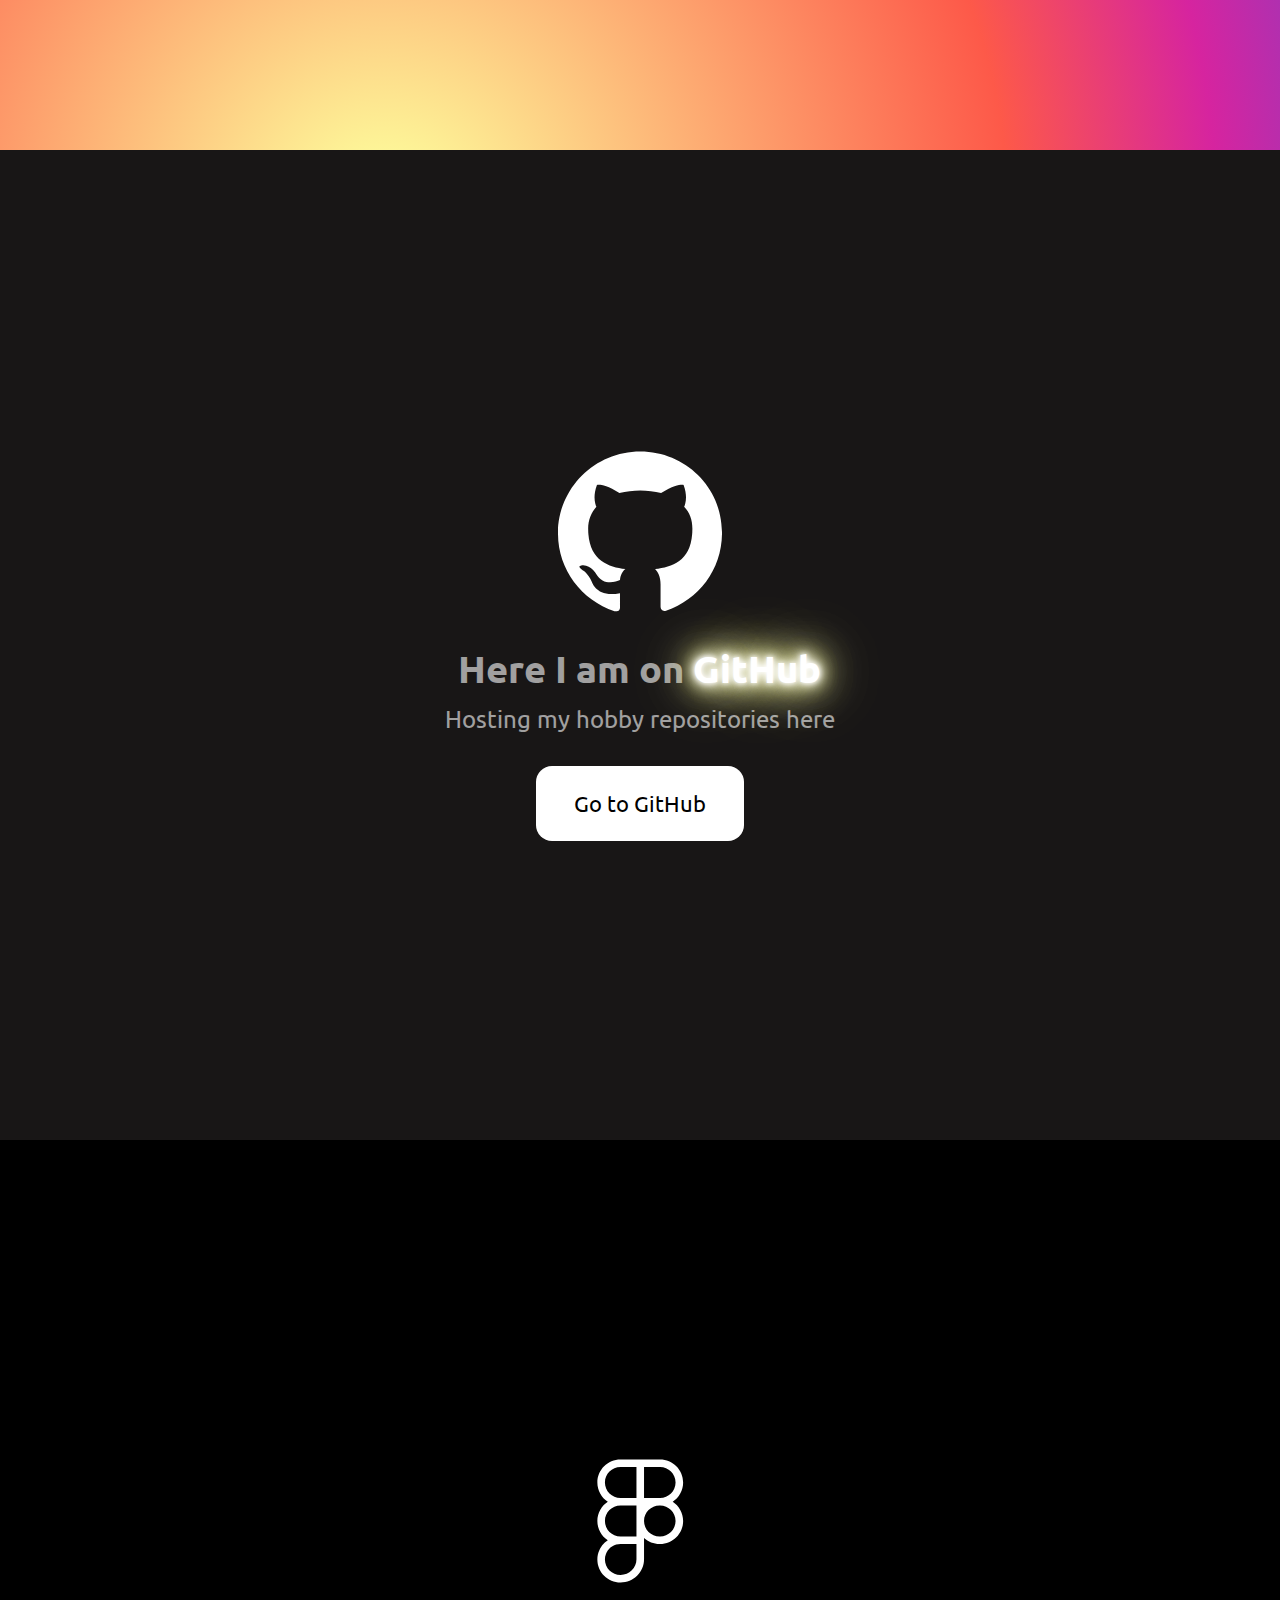
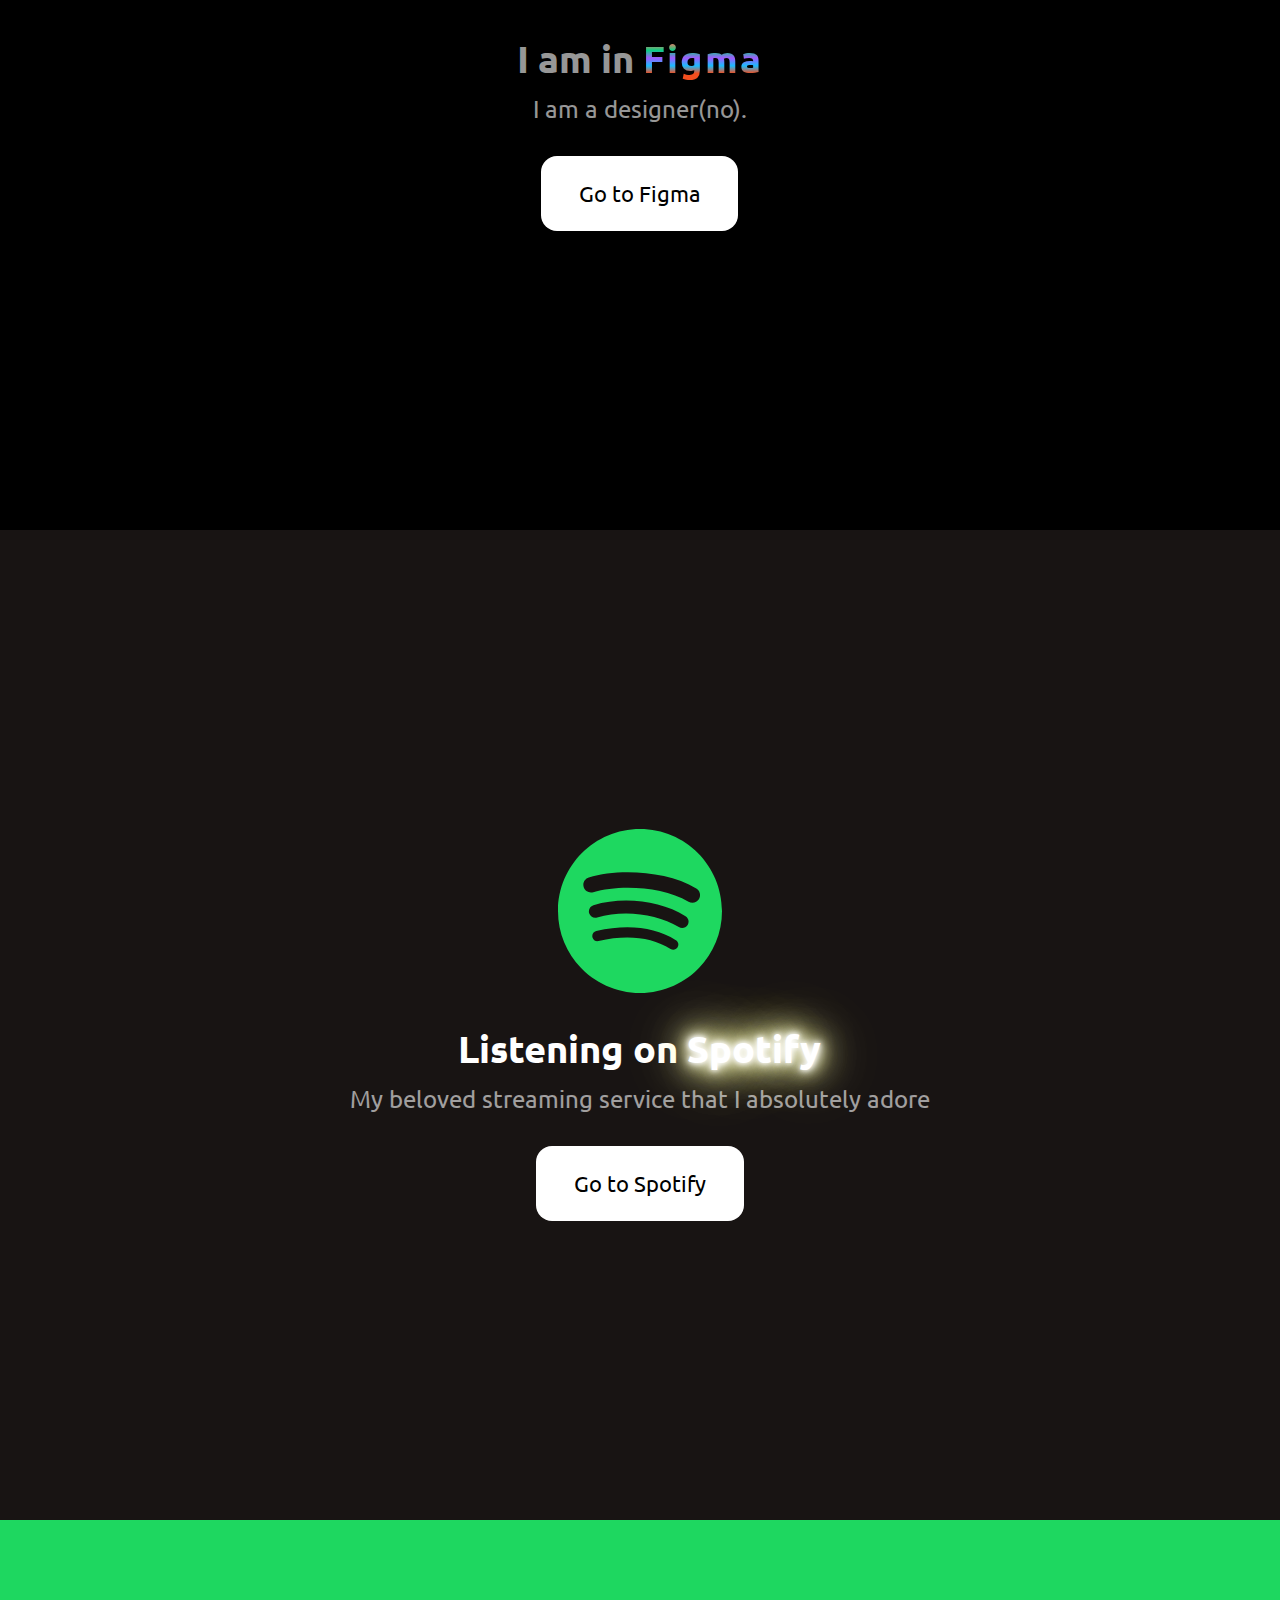
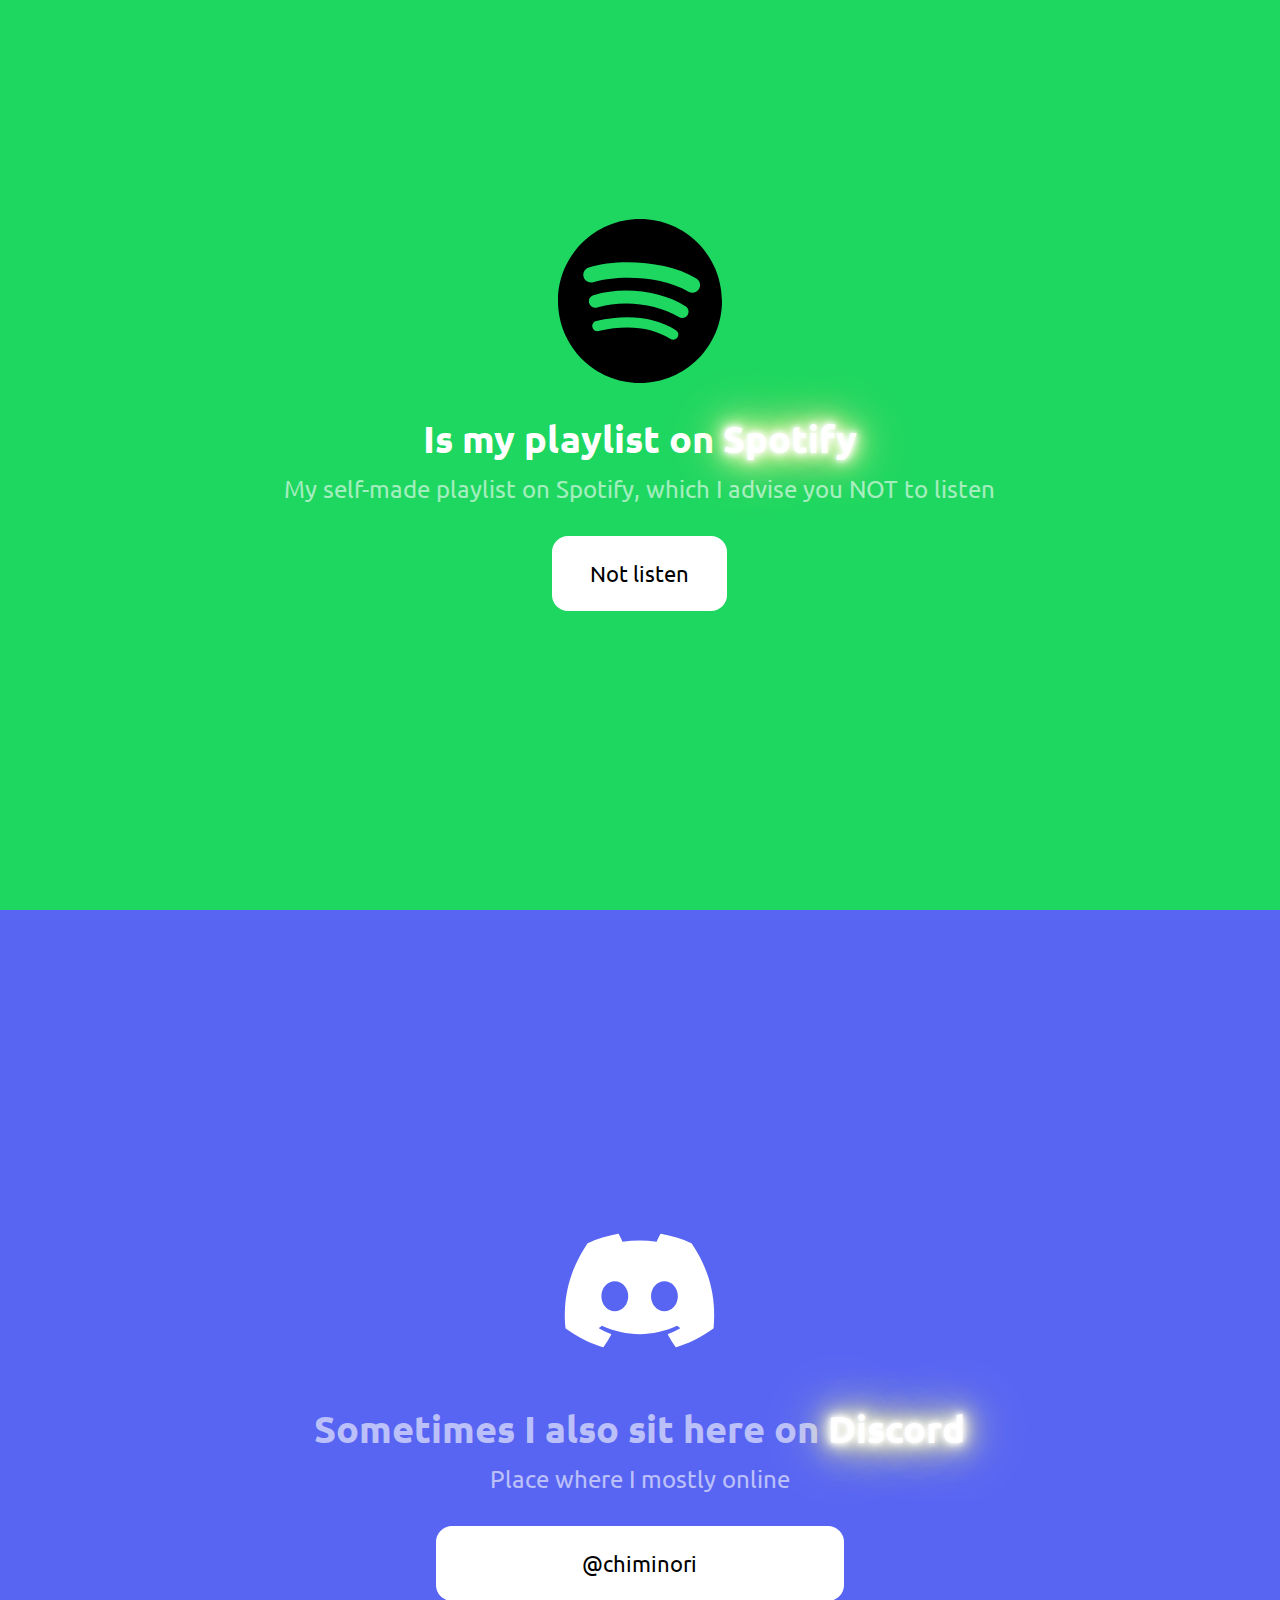
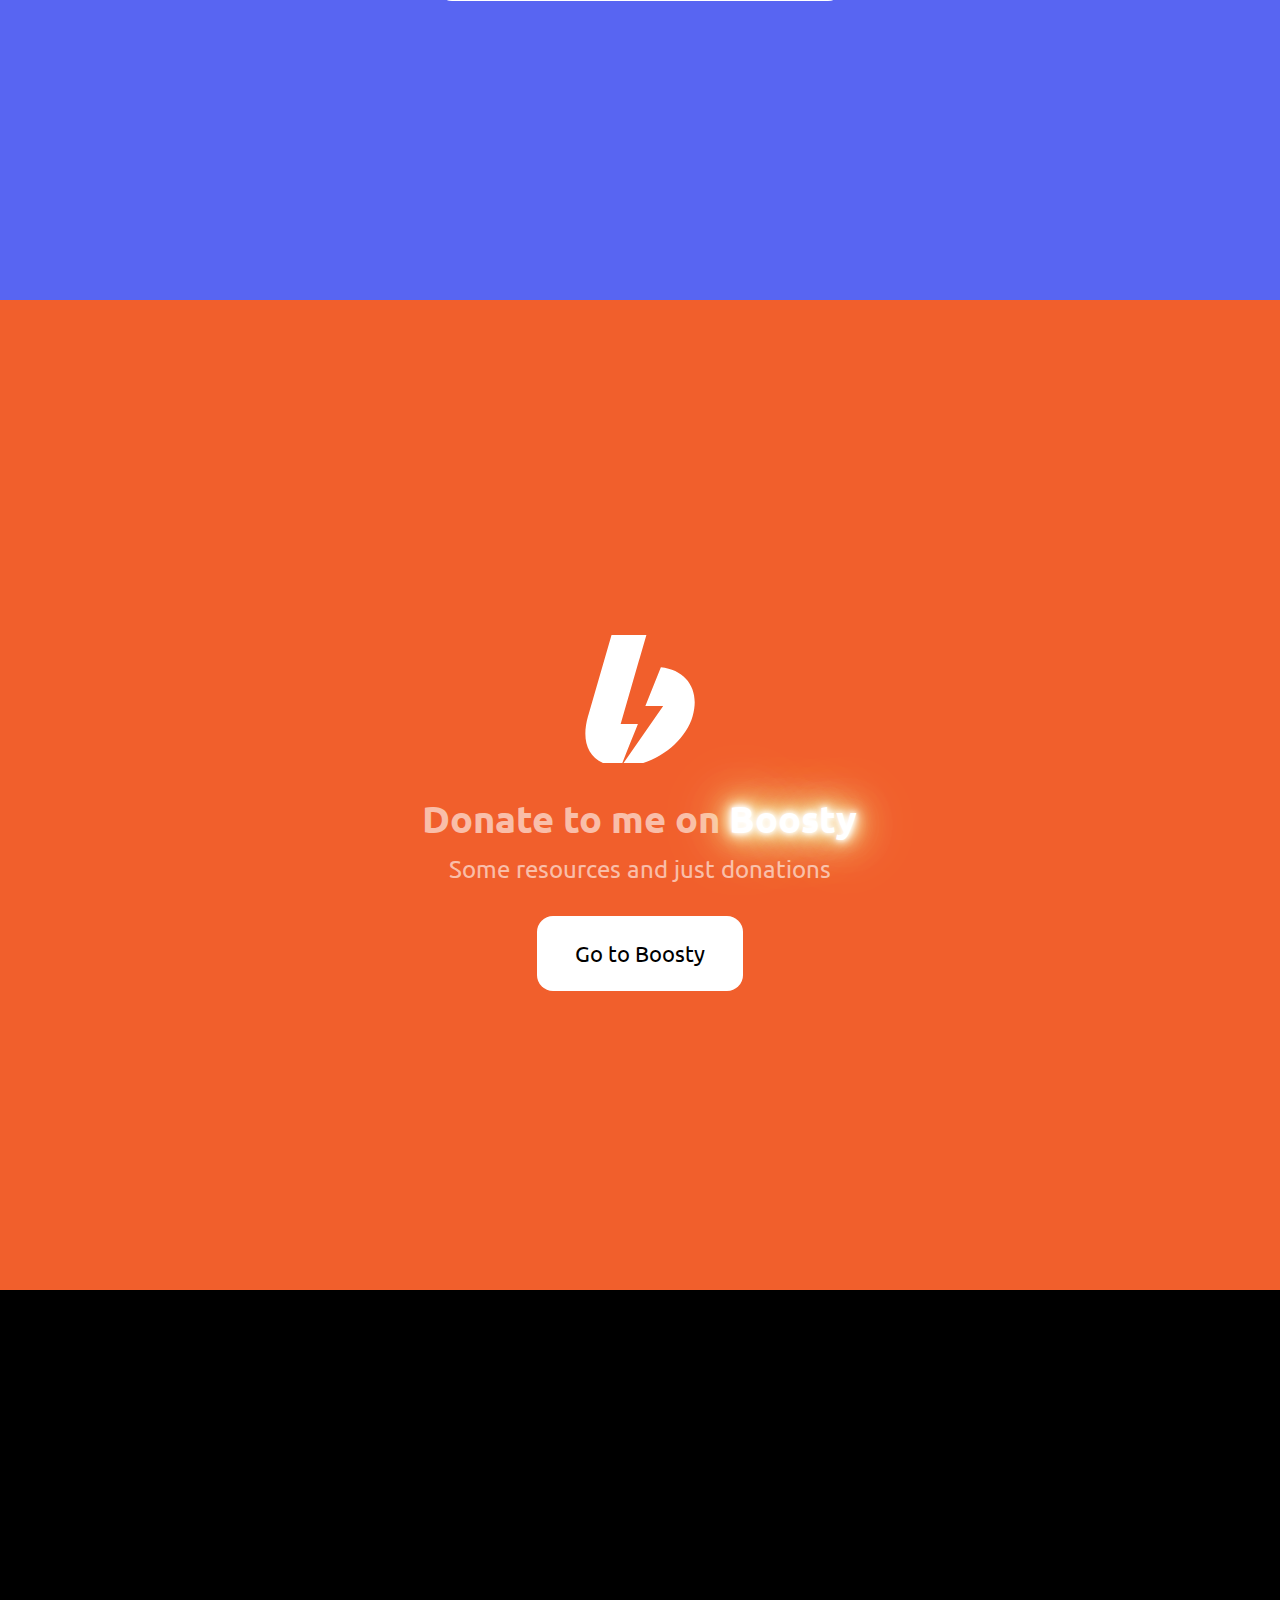
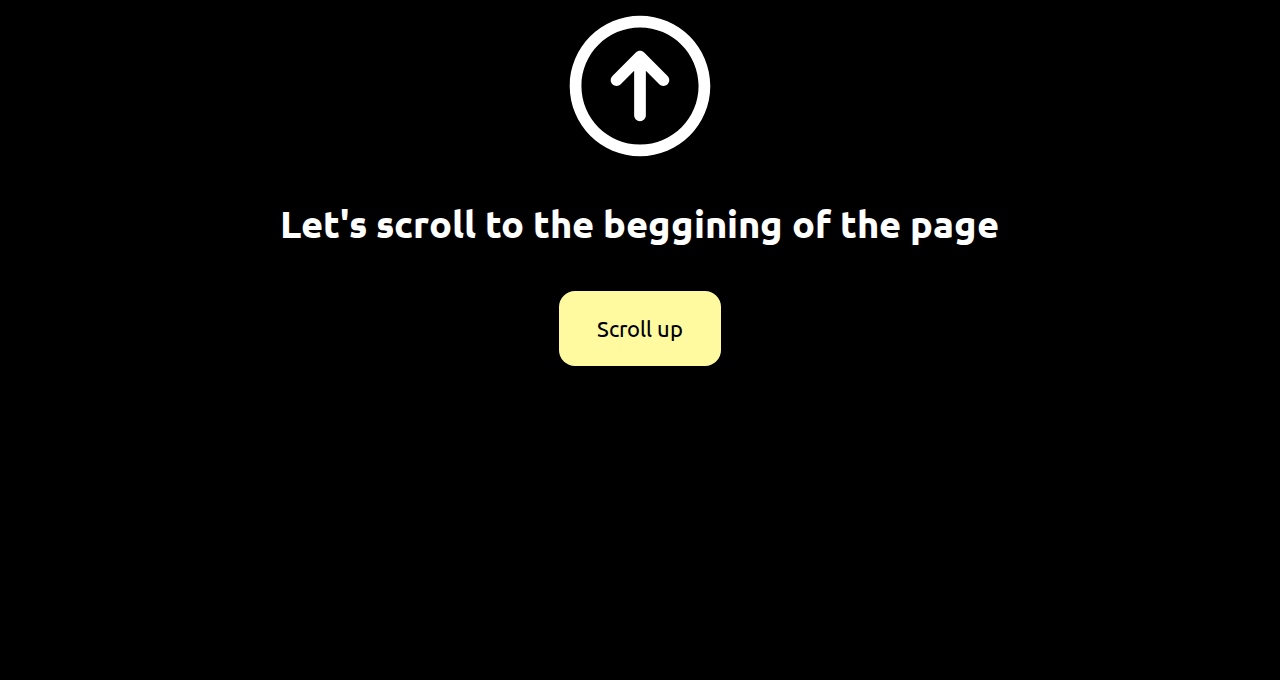
==== commit 7c981da8: "threads add and twitter delete(+joke)" ====
--- a/index.html
+++ b/index.html
@@ -56,7 +56,7 @@
 
     <div id="tgCont">
       <div id="tgCont-elements">
-        <span class="logo tg-logo"></span>
+        <span class="telegram tg-logo"></span>
         <div class="landscape-elements">
           <h1 class="social-h1 dimmed">
             Here I am in <span class="social-name">Telegram</span>
@@ -67,6 +67,22 @@
           </p>
           <input type="button" onclick="window.open('https://web.telegram.org/k/#@myAlfredo', '_blank')"
             value="Go to Telegram" class="social-btn" />
+        </div>
+      </div>
+    </div>
+
+    <div id="threadsCont">
+      <div id="threadsCont-elements">
+        <span class="threads threads-logo"></span>
+        <div class="landscape-elements">
+          <h1 class="social-h1 dimmed">
+            My little blog on <span class="social-name">Threads</span>
+          </h1>
+          <p class="desc social-dimmed">
+            A blog on life and work.
+          </p>
+          <input type="button" onclick="window.open('https://threads.net/chiminori_', '_blank')" value="Go to Threads"
+            class="social-btn" />
         </div>
       </div>
     </div>
@@ -81,7 +97,7 @@
           <p class="desc social-dimmed">
             A place to share any photos, sometimes I post as well
           </p>
-          <input type="button" onclick="window.open('https://instagram.com/chiminori_', '_blank')"
+          <input type="button" onclick="window.open('https://instagram.com/man_unexpected_error', '_blank')"
             value="Go to Instagram" class="social-btn" />
         </div>
       </div>
@@ -110,22 +126,6 @@
           </h1>
           <p class="desc social-dimmed">I am a designer(no).</p>
           <input type="button" onclick="window.open('https://www.figma.com/@chiminori', '_blank')" value="Go to Figma"
-            class="social-btn" />
-        </div>
-      </div>
-    </div>
-
-    <div id="twitterCont">
-      <div id="twitterCont-elements">
-        <span class="logo twitter-logo"></span>
-        <div class="landscape-elements">
-          <h1 class="social-h1 dimmed">
-            Dark me on <span class="social-name">Twitter</span>
-          </h1>
-          <p class="desc social-dimmed">
-            It's just there, I visit from time to time.
-          </p>
-          <input type="button" onclick="window.open('https://twitter.com/chiminori_', '_blank')" value="Go to Twitter"
             class="social-btn" />
         </div>
       </div>
--- a/style.css
+++ b/style.css
@@ -6,7 +6,7 @@
     --vk-color: #2787F5;
     --tg-color: #25A3E2;
     --ig-color: #ED4C82;
-    --twitter-color: #41ABE1;
+    --threads-color: #000000;
     --discord-color: #5865F2;
     --github-color: #181616;
     --figma-color: #000000;
@@ -67,9 +67,9 @@
 #vkCont,
 #tgCont,
 #igCont,
+#threadsCont,
 #boostyCont,
 #figmaCont,
-#twitterCont,
 #discordCont,
 #githubCont,
 #spotifyCont,
@@ -90,9 +90,9 @@
 #vkCont-elements,
 #tgCont-elements,
 #igCont-elements,
+#threadsCont-elements,
 #boostyCont-elements,
 #figmaCont-elements,
-#twitterCont-elements,
 #discordCont-elements,
 #githubCont-elements,
 #spotifyCont-elements,
@@ -145,8 +145,8 @@
     background-color: var(--figma-color);
 }
 
-#twitterCont {
-    background-color: var(--twitter-color);
+#threadsCont {
+    background-color: var(--threads-color);
 }
 
 #discordCont {
@@ -315,7 +315,7 @@
 }
 
 /* Define settings for logos */
-.logo, .wumpus {
+.logo, .wumpus, .telegram, .figma, .threads {
     display: inline-block;
     width: 164px;
     height: 164px;
@@ -330,13 +330,6 @@
     background-image: url(assets/img/wumpus.gif) !important;
 }
 
-.figma {
-    display: inline-block;
-    width: 164px;
-    height: 164px;
-    background-size: cover;
-}
-
 .figma:active {
     background-image: url(assets/icons/social/figma-color-logo.svg) !important;
 }
@@ -354,7 +347,11 @@
     background-image: url(assets/icons/social/ig-logo.svg);
 }
 
-.twitter-logo {
+.threads-logo {
+    background-image: url(assets/icons/social/threads-logo.svg);
+}
+
+.threads-logo:hover {
     background-image: url(assets/icons/social/twitter-logo.svg);
 }
 
@@ -575,7 +572,7 @@
     }
 
     #fourzerofour-icon,
-    .logo,.wumpus {
+    .logo,.wumpus, .figma {
         width: 128px;
         height: 128px;
     }
@@ -643,7 +640,7 @@
     }
 
     #fourzerofour-icon,
-    .logo, .wumpus {
+    .logo, .wumpus, .figma {
         width: 144px;
         height: 144px;
     }
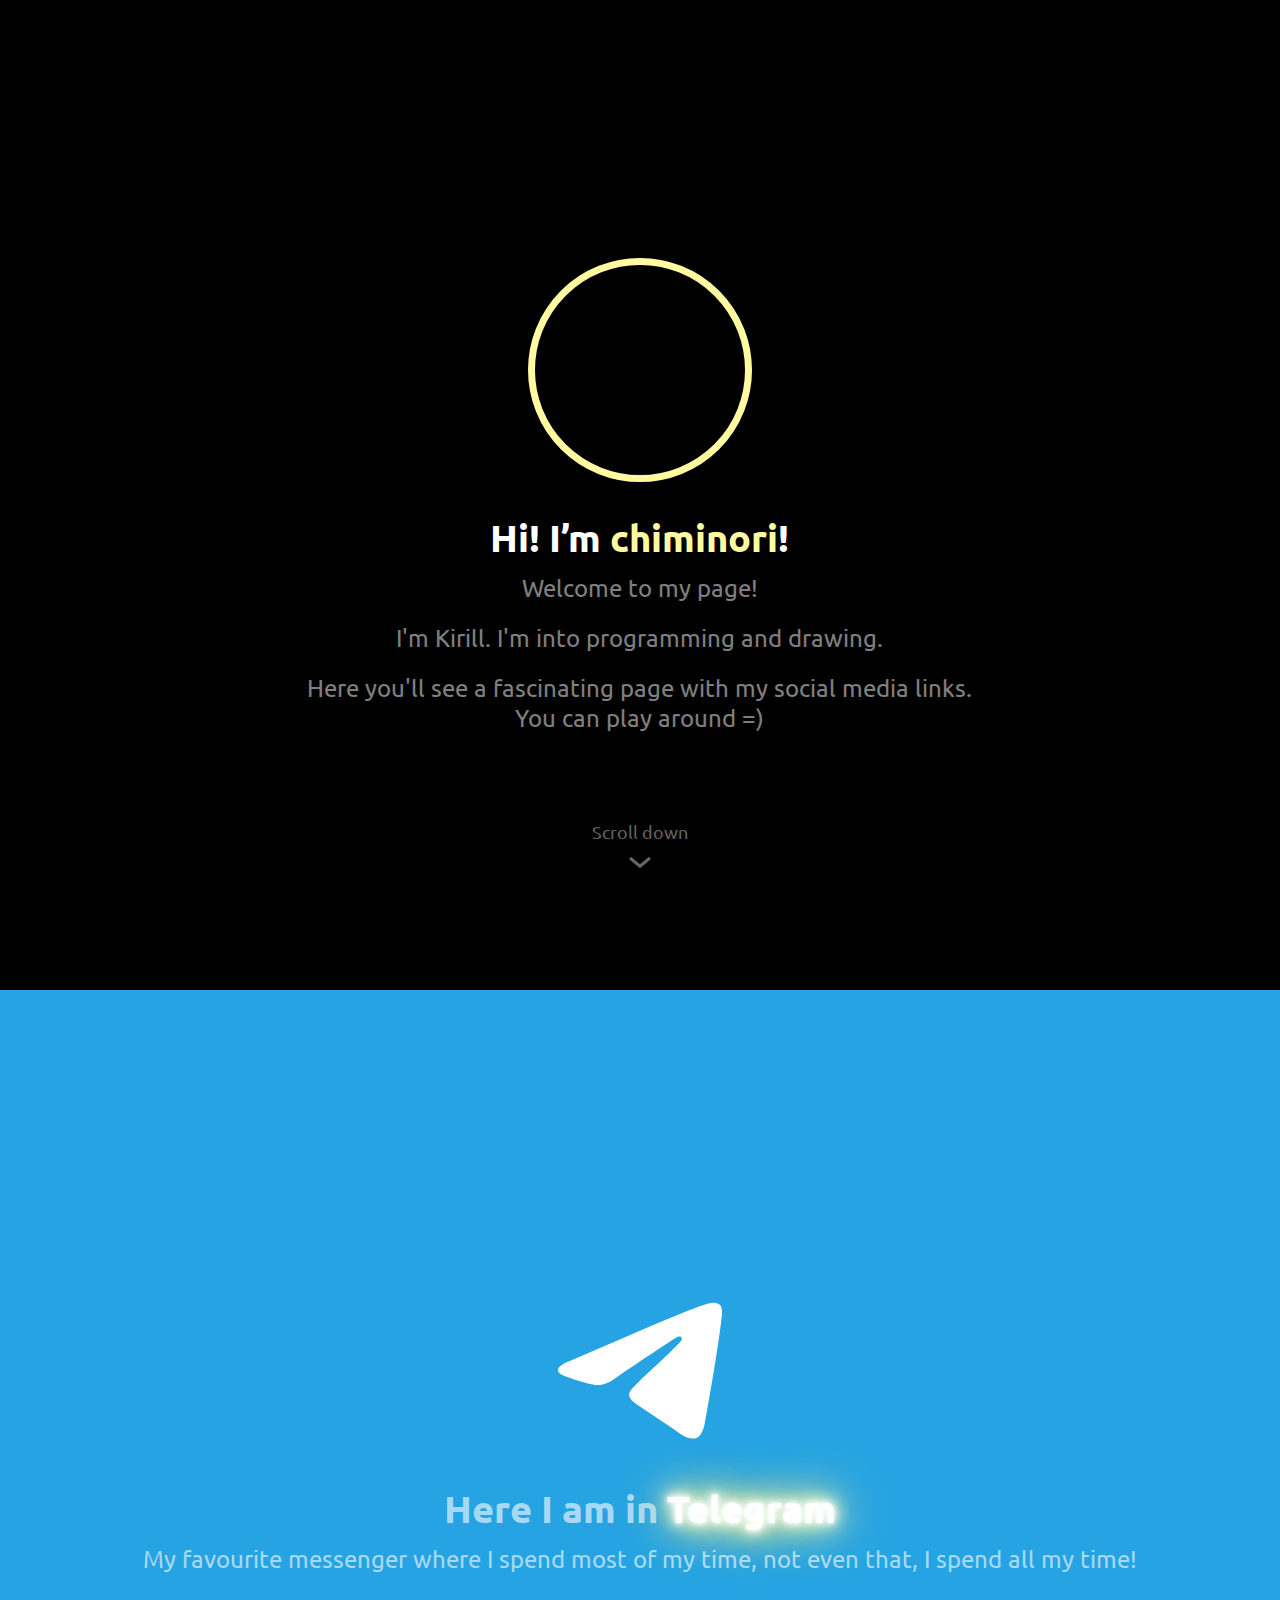
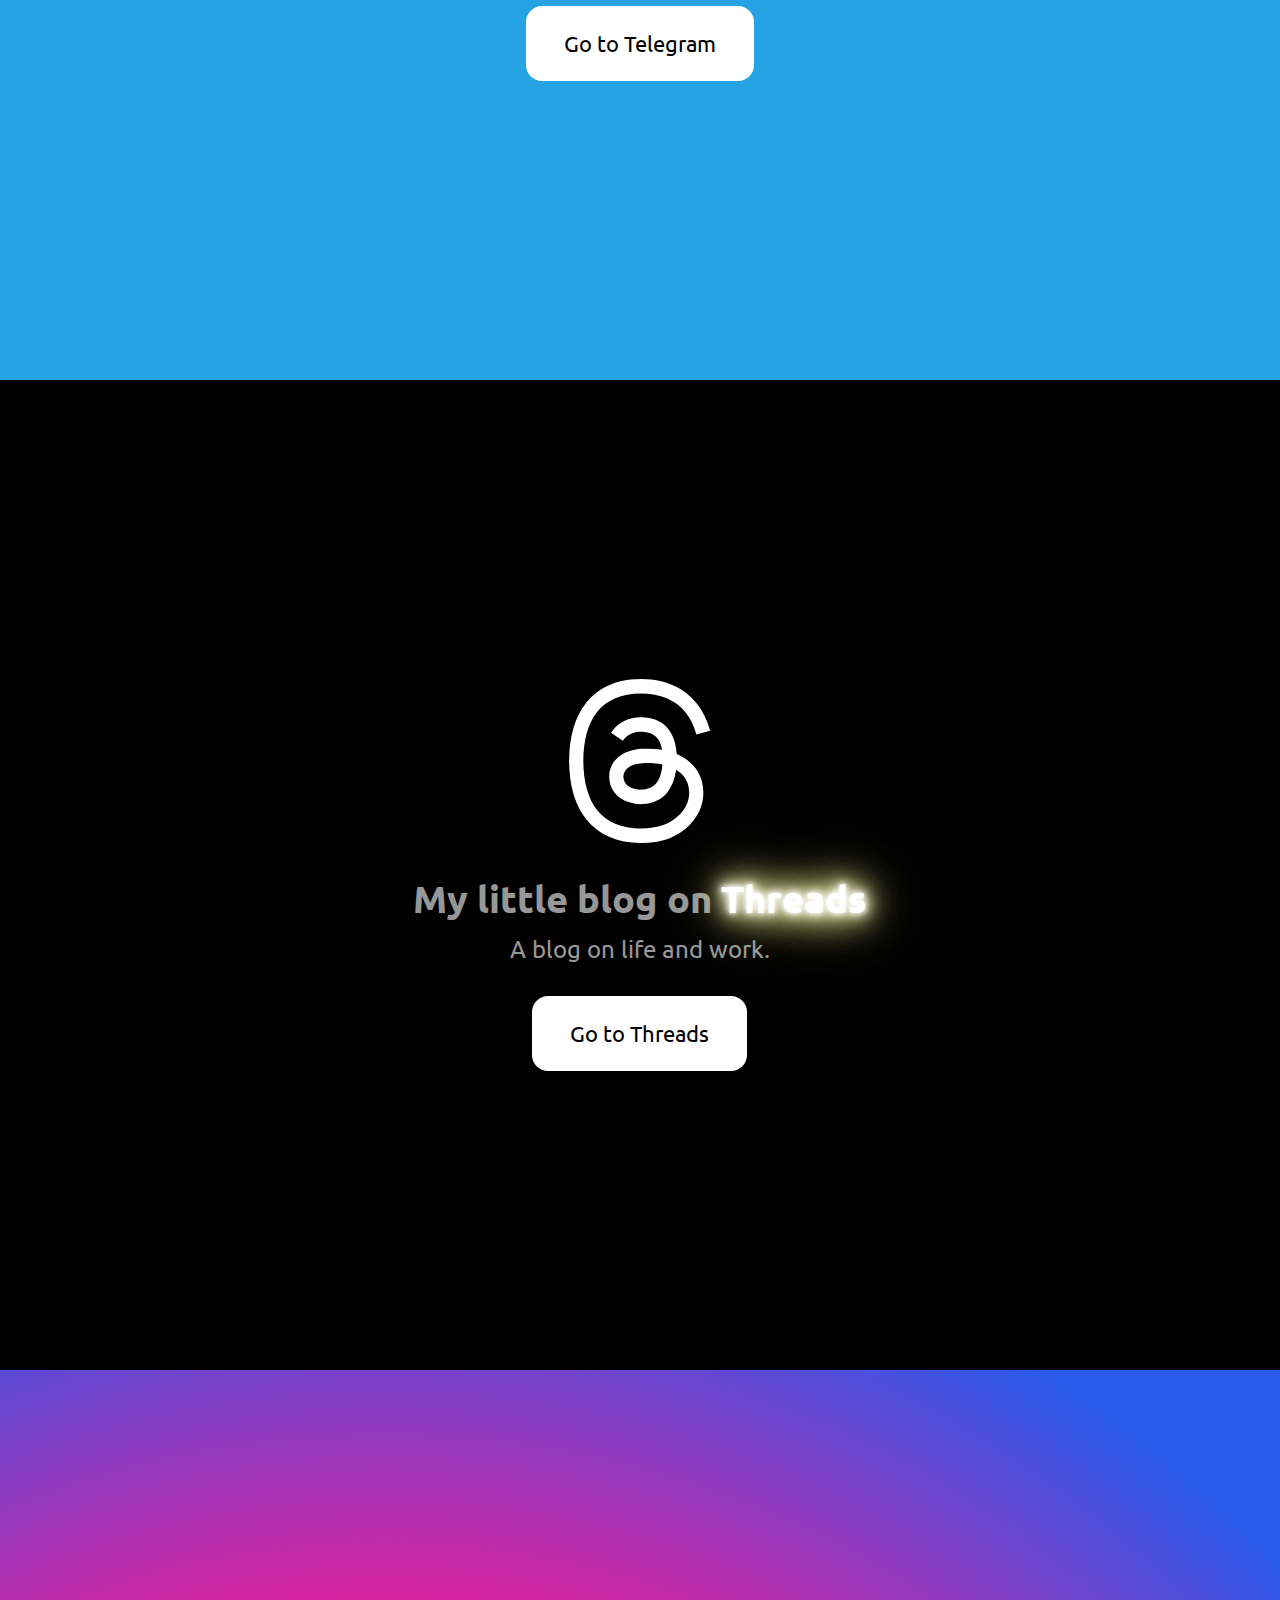
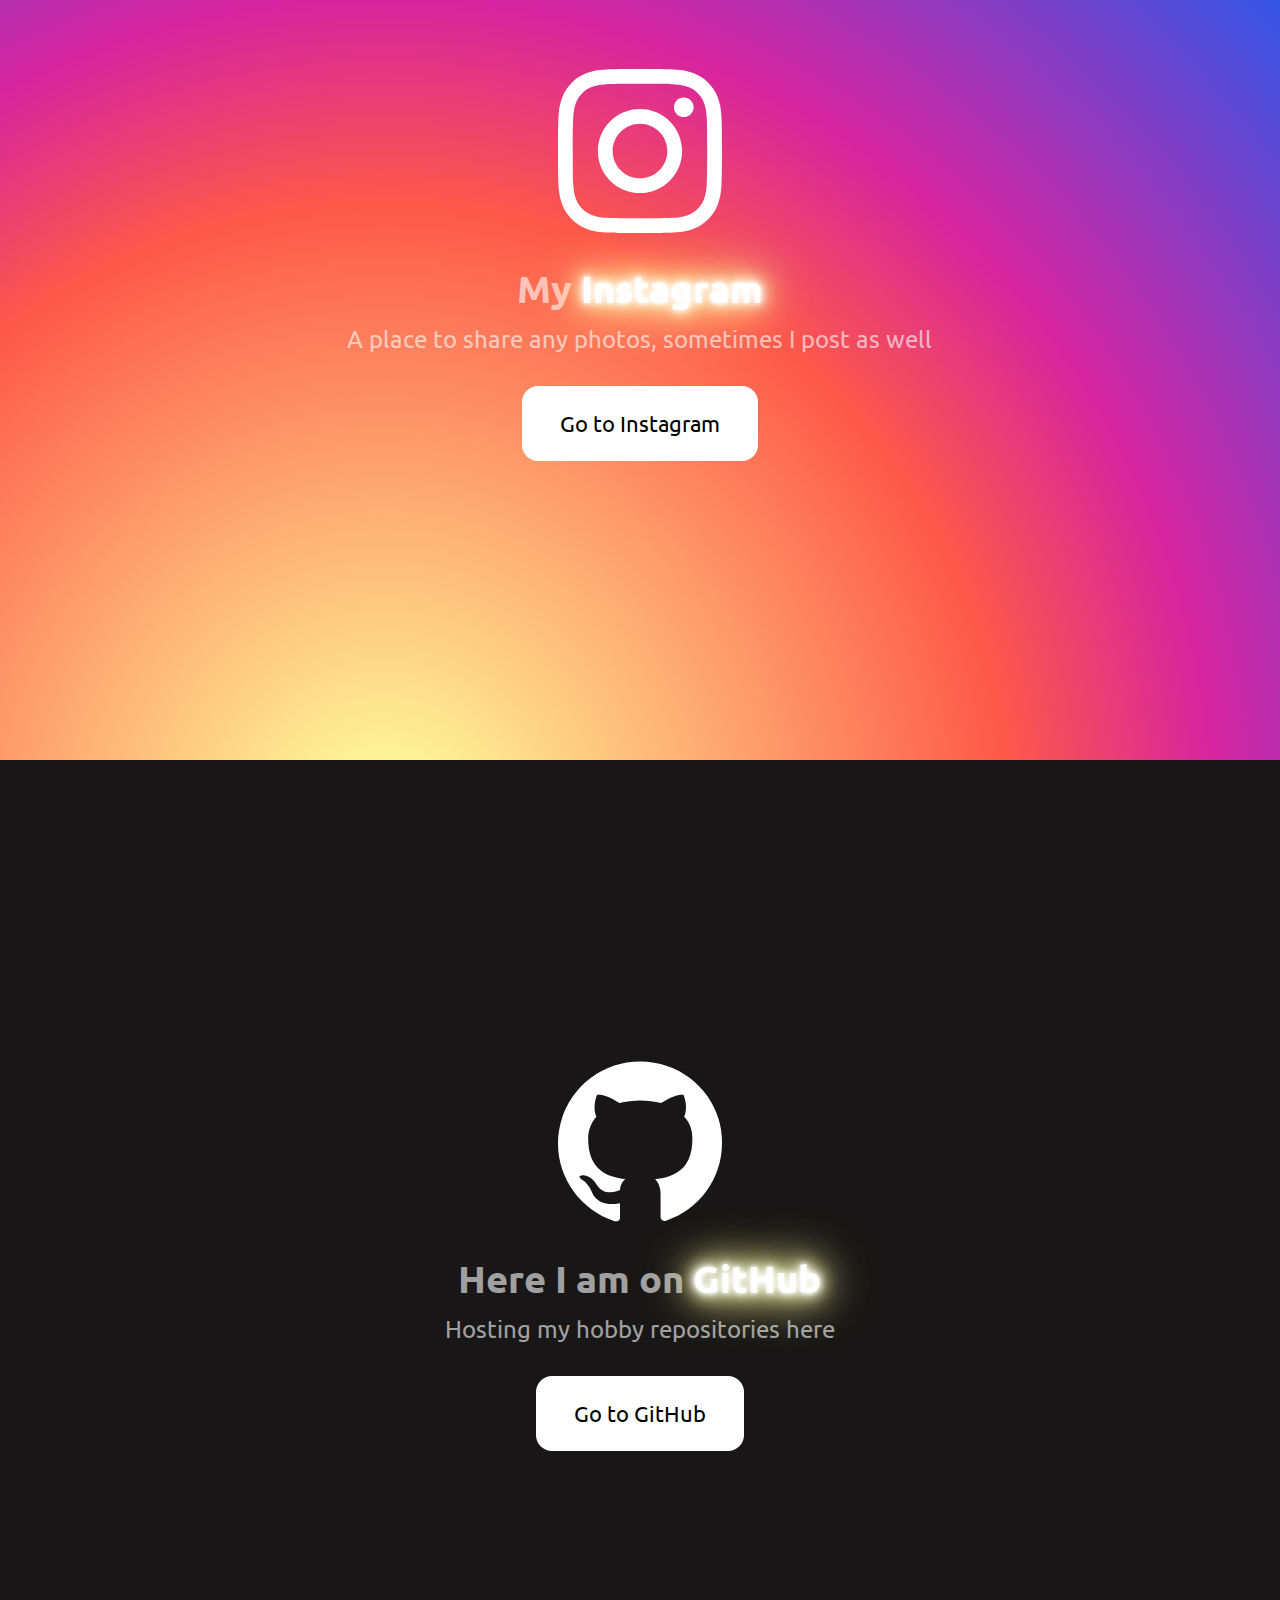
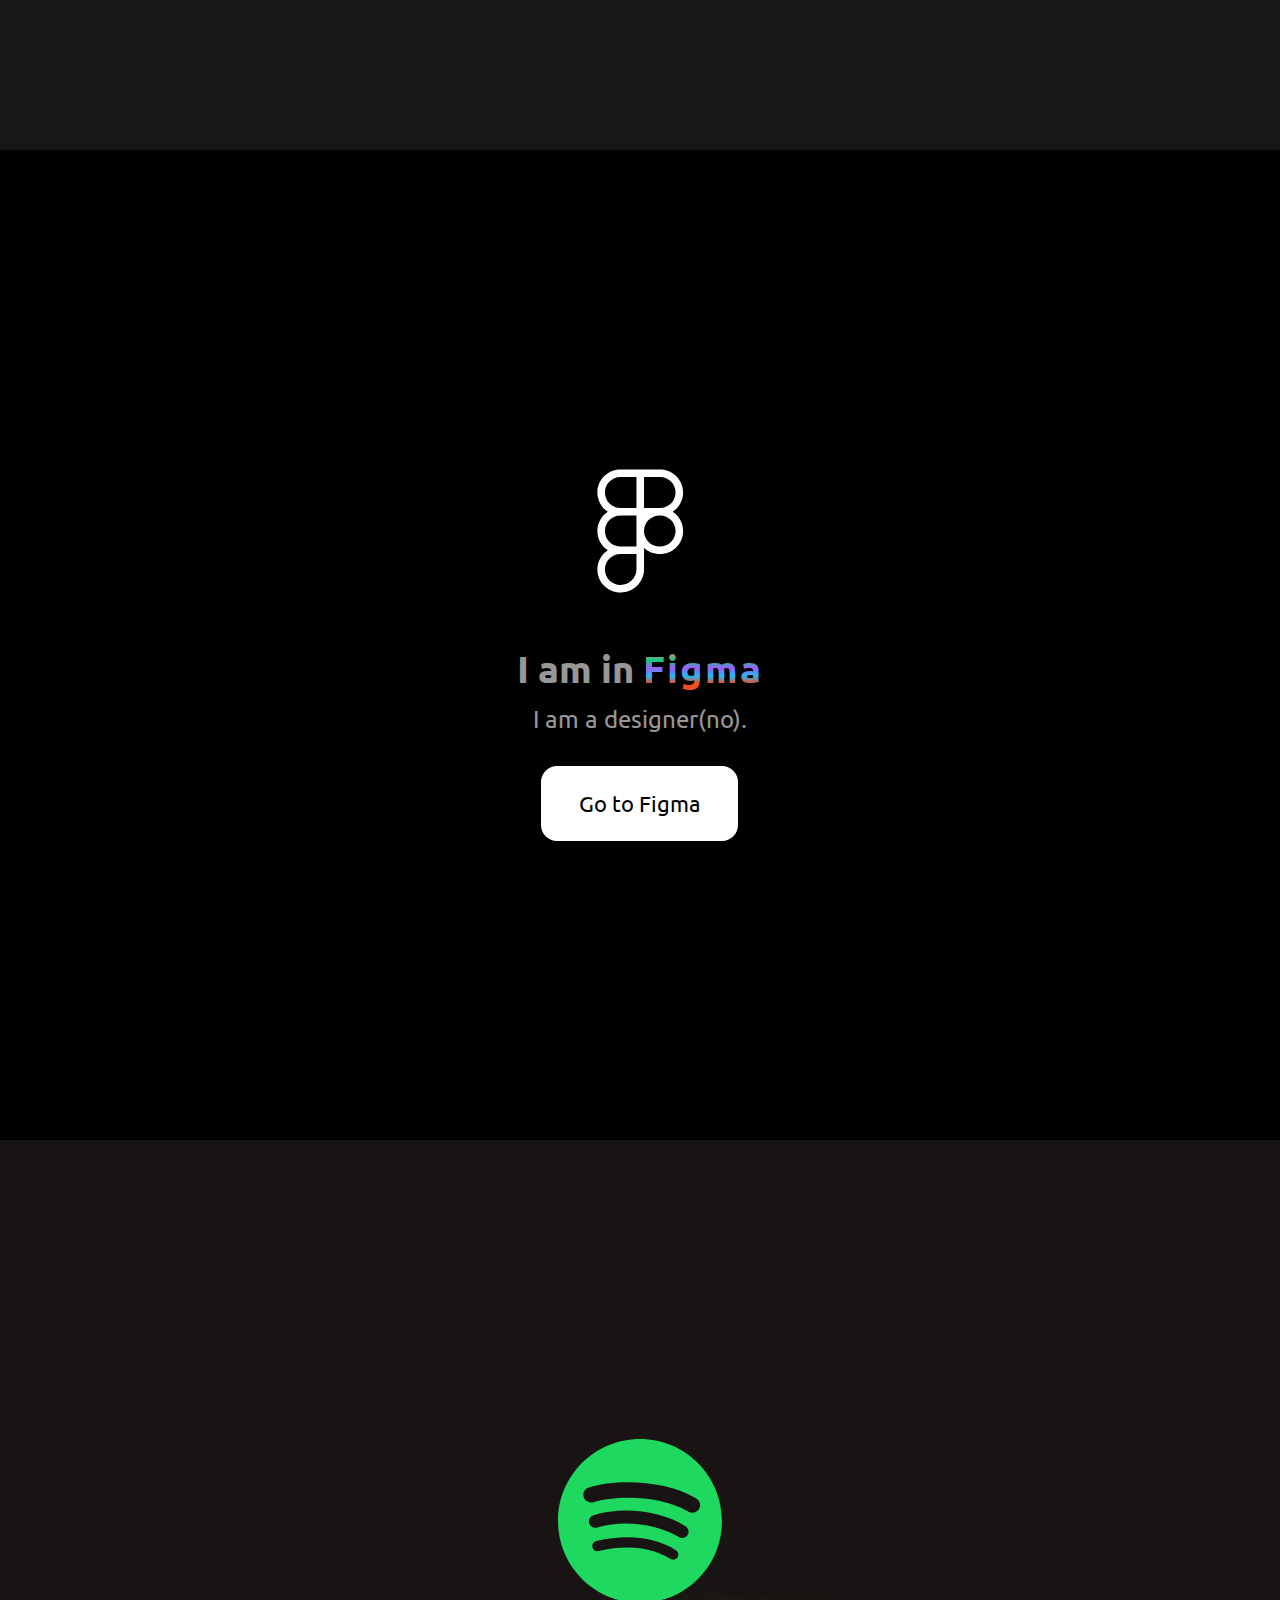
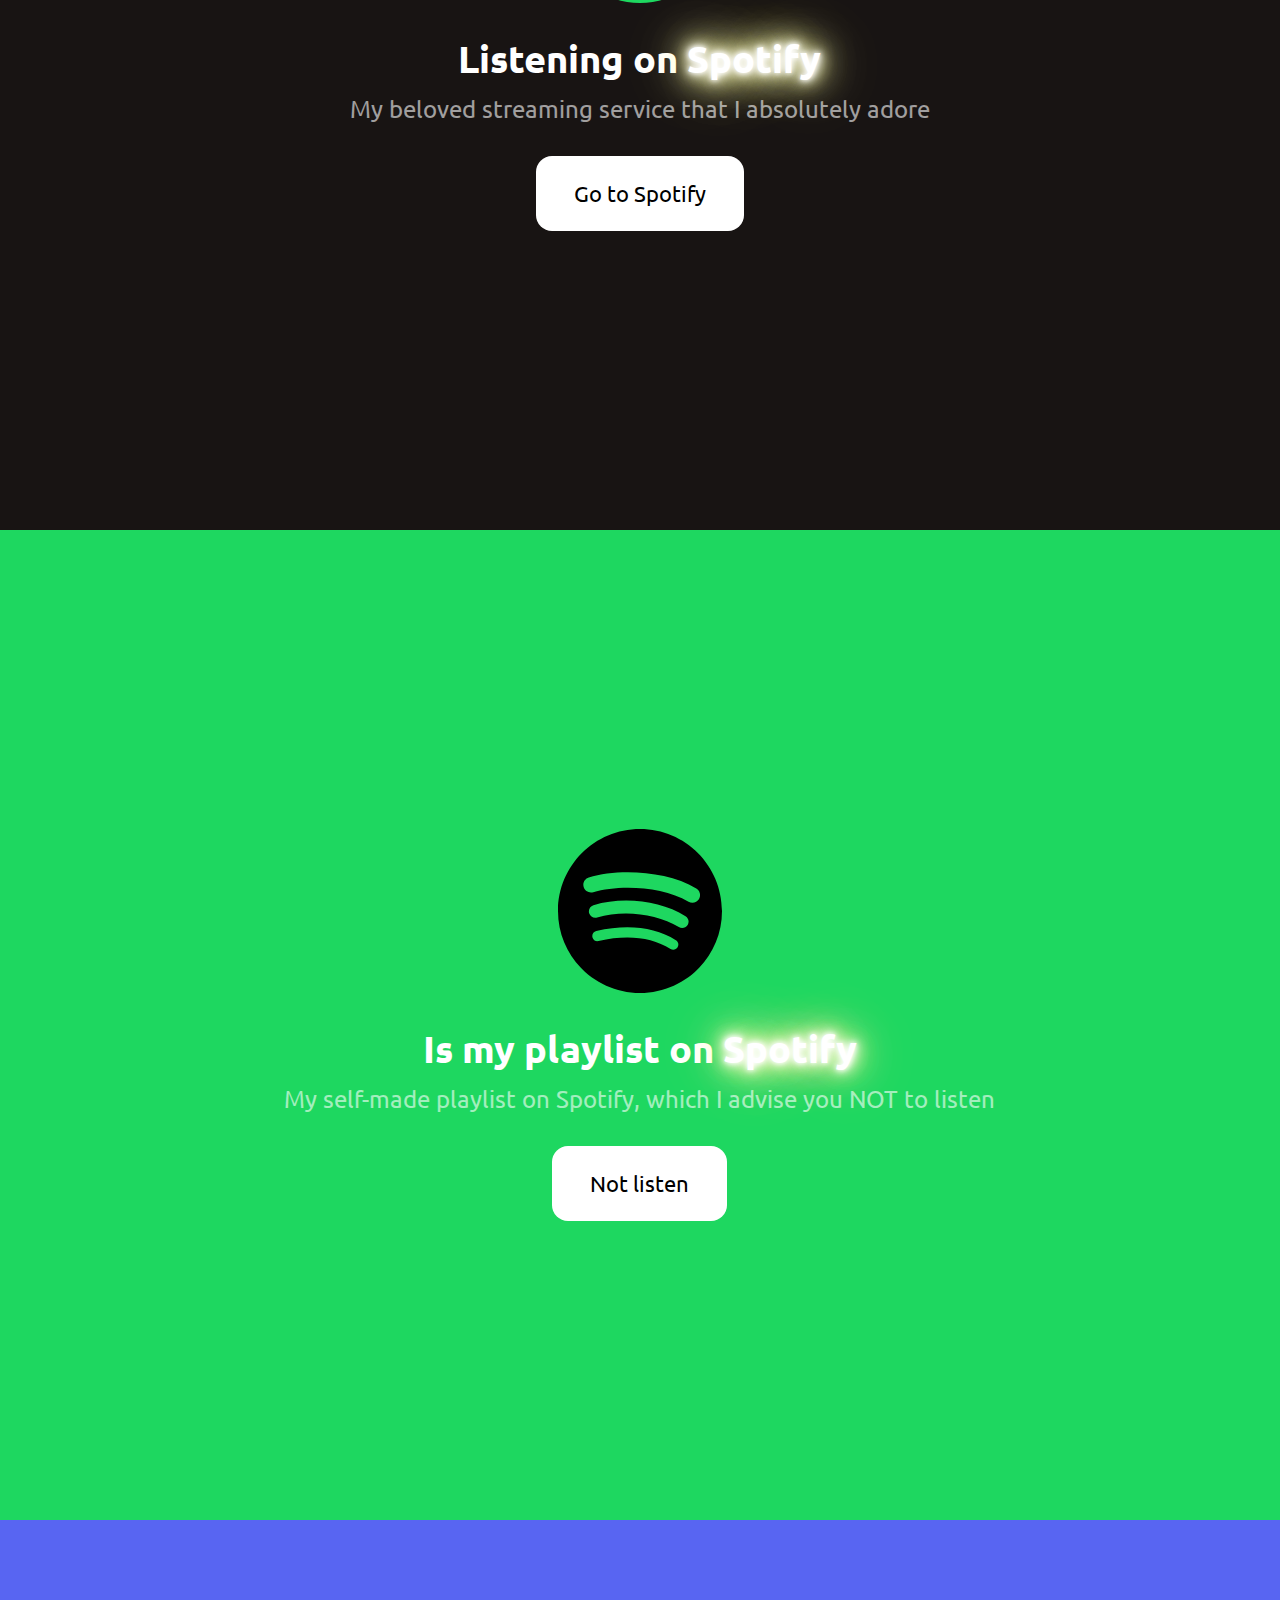
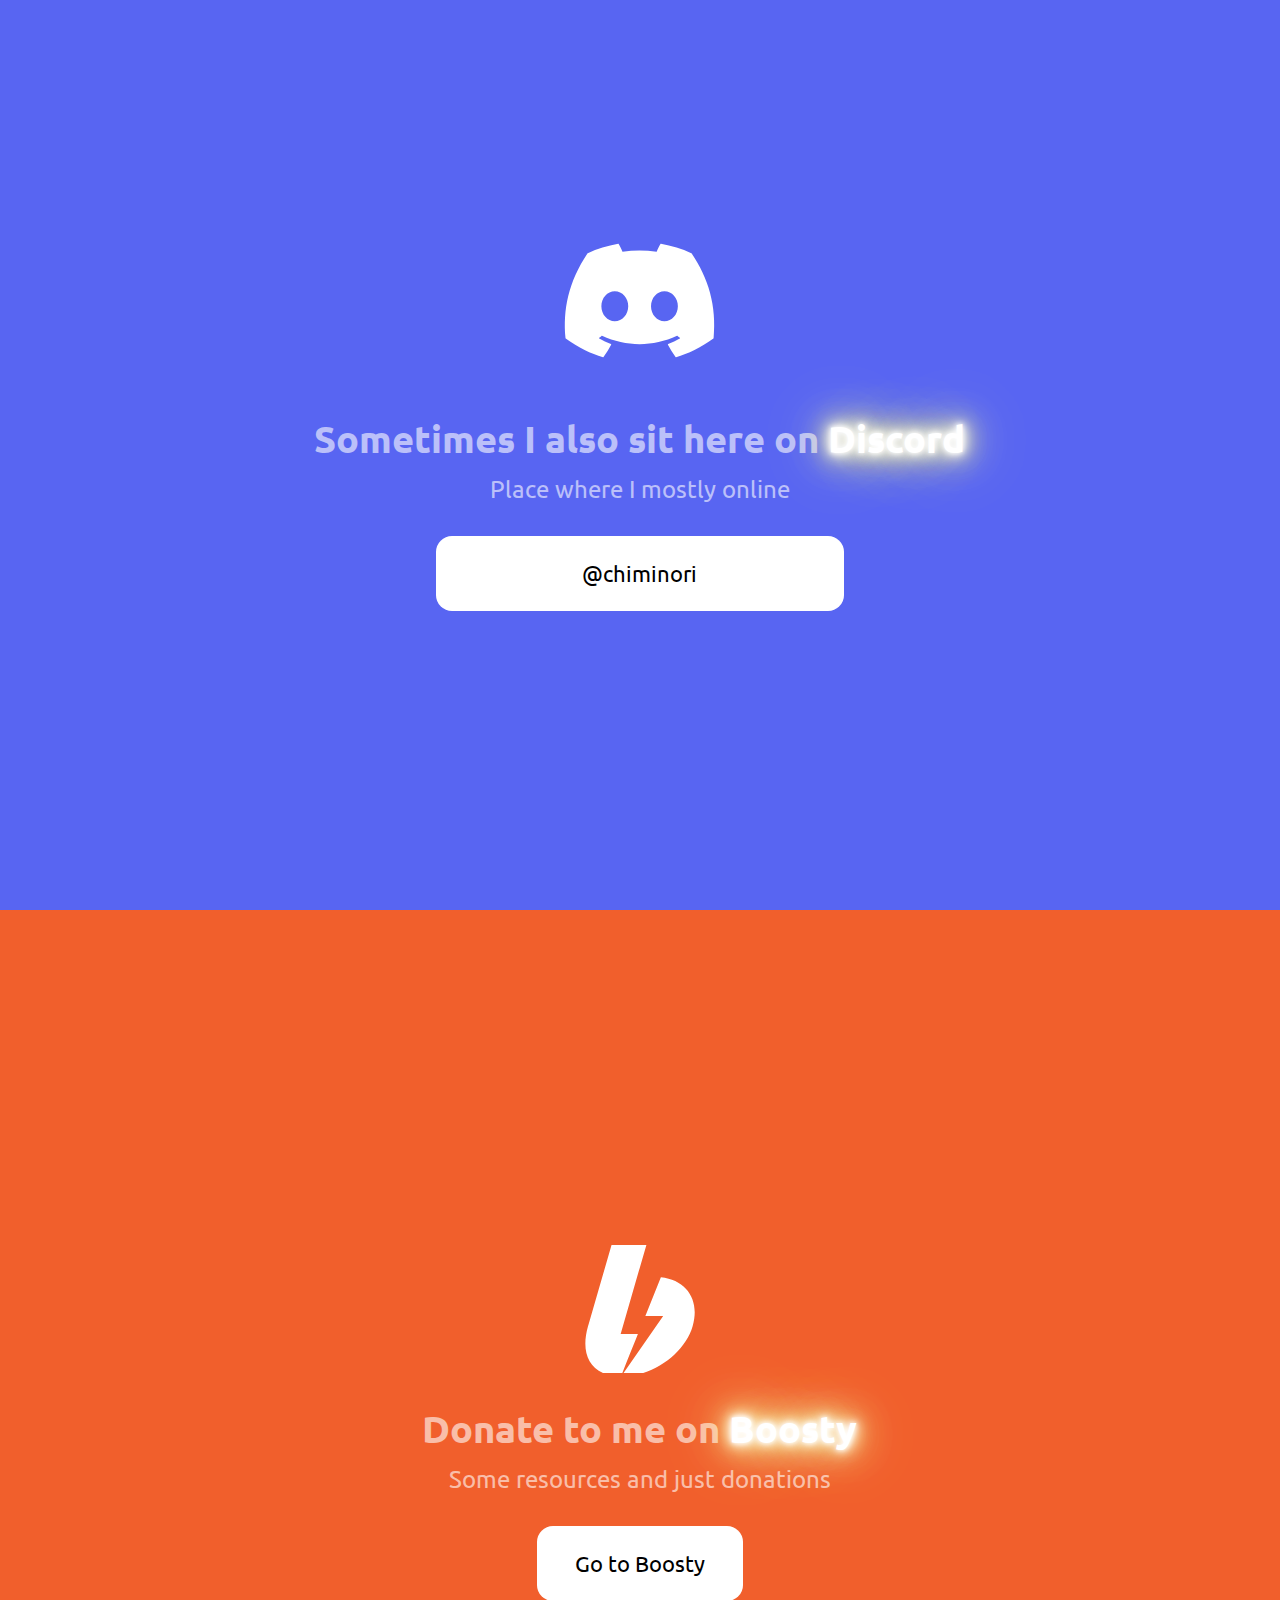
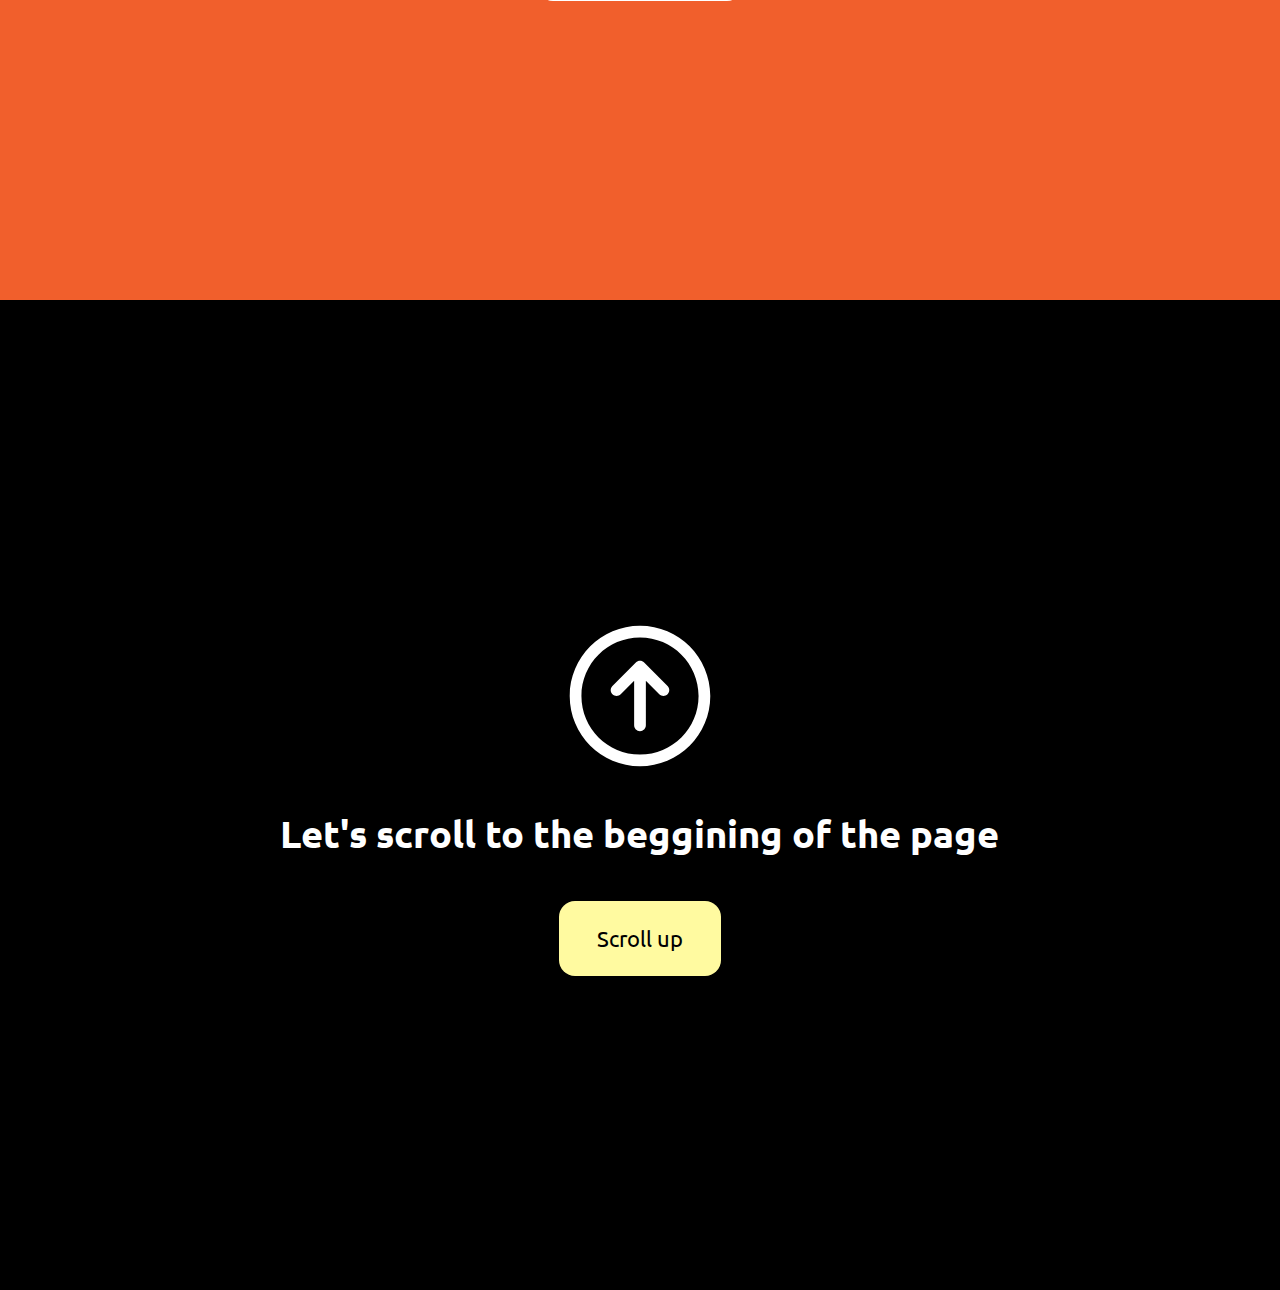
==== commit 17b4fe44: "Update index.html" ====
--- a/index.html
+++ b/index.html
@@ -30,7 +30,10 @@
         <span id="avatar"> </span>
         <div class="landscape-elements">
           <h1>Hi! I’m <span class="theme-accent">chiminori</span>!</h1>
-          <p class="desc theme-dimmed">Welcome to my page!</p>
+          <p class="desc theme-dimmed">Welcome to my page!</p><br>
+          <p class="desc theme-dimmed">I'm Kirill. I'm into programming and drawing.</p><br>
+          <p class="desc theme-dimmed">Here you'll see a fascinating page with my social media links.</p>
+          <p class="desc theme-dimmed">You can play around =)</p>
         </div>
       </div>
       <div id="scrollTip">
@@ -39,7 +42,7 @@
       </div>
     </div>
 
-    <div id="vkCont">
+    <!-- <div id="vkCont">
       <div id="vkCont-elements">
         <span class="logo vk-logo"></span>
         <div class="landscape-elements">
@@ -52,7 +55,7 @@
           <input type="button" onclick="this.value='Oops!'" value="Go to VK" class="social-btn" />
         </div>
       </div>
-    </div>
+    </div> -->
 
     <div id="tgCont">
       <div id="tgCont-elements">
@@ -97,7 +100,7 @@
           <p class="desc social-dimmed">
             A place to share any photos, sometimes I post as well
           </p>
-          <input type="button" onclick="window.open('https://instagram.com/man_unexpected_error', '_blank')"
+          <input type="button" onclick="window.open('https://instagram.com/chiminori_', '_blank')"
             value="Go to Instagram" class="social-btn" />
         </div>
       </div>
@@ -119,7 +122,7 @@
 
     <div id="figmaCont">
       <div id="figmaCont-elements">
-        <span class="figma-logo figma"></span>
+        <span class="figma figma-logo"></span>
         <div class="landscape-elements">
           <h1 class="social-h1 dimmed">
             I am in <span class="txt-figma">Figma</span>
--- a/style.css
+++ b/style.css
@@ -317,9 +317,9 @@
 /* Define settings for logos */
 .logo, .wumpus, .telegram, .figma, .threads {
     display: inline-block;
+    background-size: cover;
     width: 164px;
     height: 164px;
-    background-size: cover;
 }
 
 .logo:active {
@@ -410,7 +410,9 @@
 
     /* Define settings for avatar, 404 icon */
     #avatar {
-        border: 14px solid var(--accent);
+        display: inline-block;
+        background-size: cover;
+        border: 7px solid var(--accent);
     }
 
     #fourzerofour-icon {
@@ -494,7 +496,9 @@
 
     /* Define settings for avatar, 404 icon */
     #avatar {
-        border: 14px solid var(--accent);
+        display: inline-block;
+        background-size: cover;
+        border: 7px solid var(--accent);
     }
 
     #fourzerofour-icon {
@@ -550,7 +554,8 @@
     #tgCont-elements,
     #igCont-elements,
     #boostyCont-elements,
-    #twitterCont-elements,
+    #threadsCont-elements,
+    #figmaCont-elements,
     #discordCont-elements,
     #githubCont-elements,
     #spotifyCont-elements,
@@ -572,12 +577,14 @@
     }
 
     #fourzerofour-icon,
-    .logo,.wumpus, .figma {
+    .logo,.wumpus, .figma, .threads {
         width: 128px;
         height: 128px;
     }
 
     #avatar {
+        display: inline-block;
+        background-size: cover;
         width: 196px;
         height: 196px;
     }
@@ -599,7 +606,8 @@
     #tgCont-elements,
     #igCont-elements,
     #boostyCont-elements,
-    #twitterCont-elements,
+    #threadsCont-elements,
+    #figmaCont-elements,
     #discordCont-elements,
     #githubCont-elements,
     #spotifyCont-elements,
@@ -640,7 +648,7 @@
     }
 
     #fourzerofour-icon,
-    .logo, .wumpus, .figma {
+    .logo, .wumpus, .figma, .threads {
         width: 144px;
         height: 144px;
     }
@@ -651,6 +659,8 @@
     }
 
     #avatar {
+        display: inline-block;
+        background-size: cover;
         width: 208px;
         height: 208px;
     }
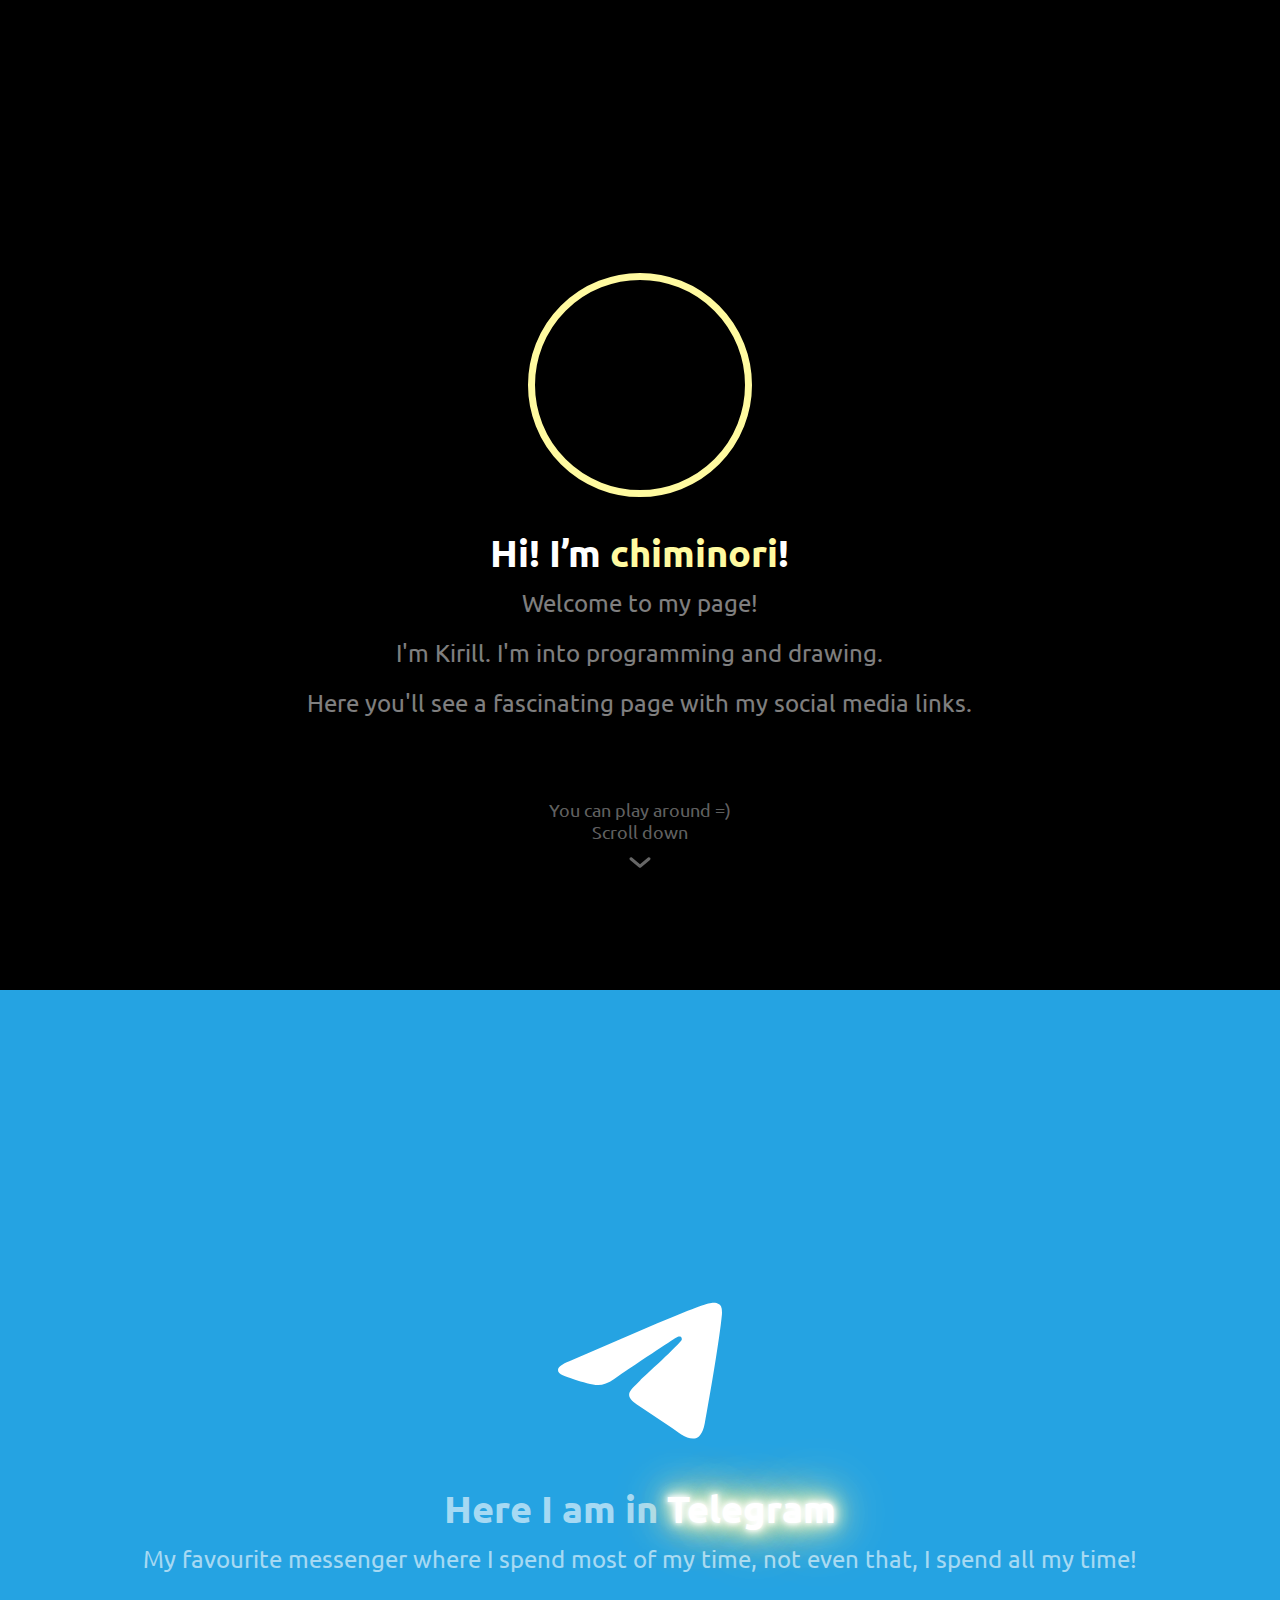
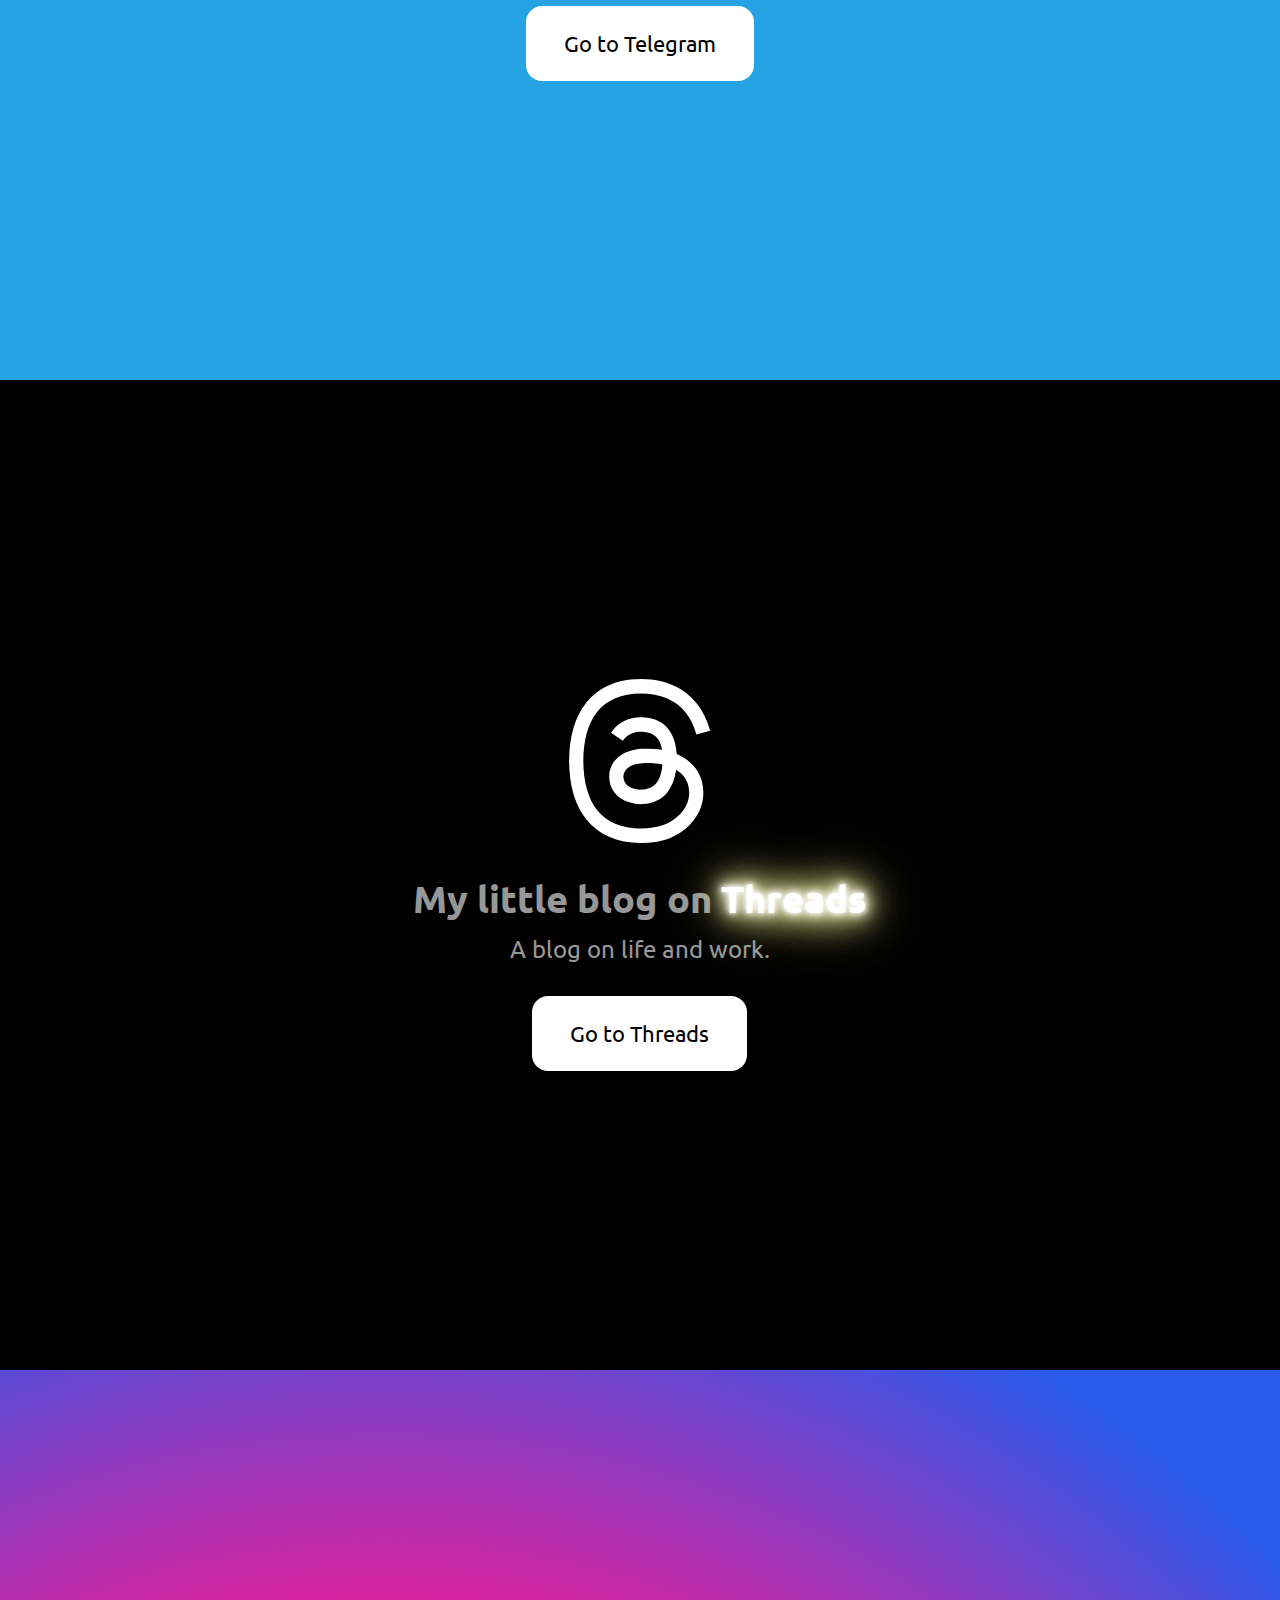
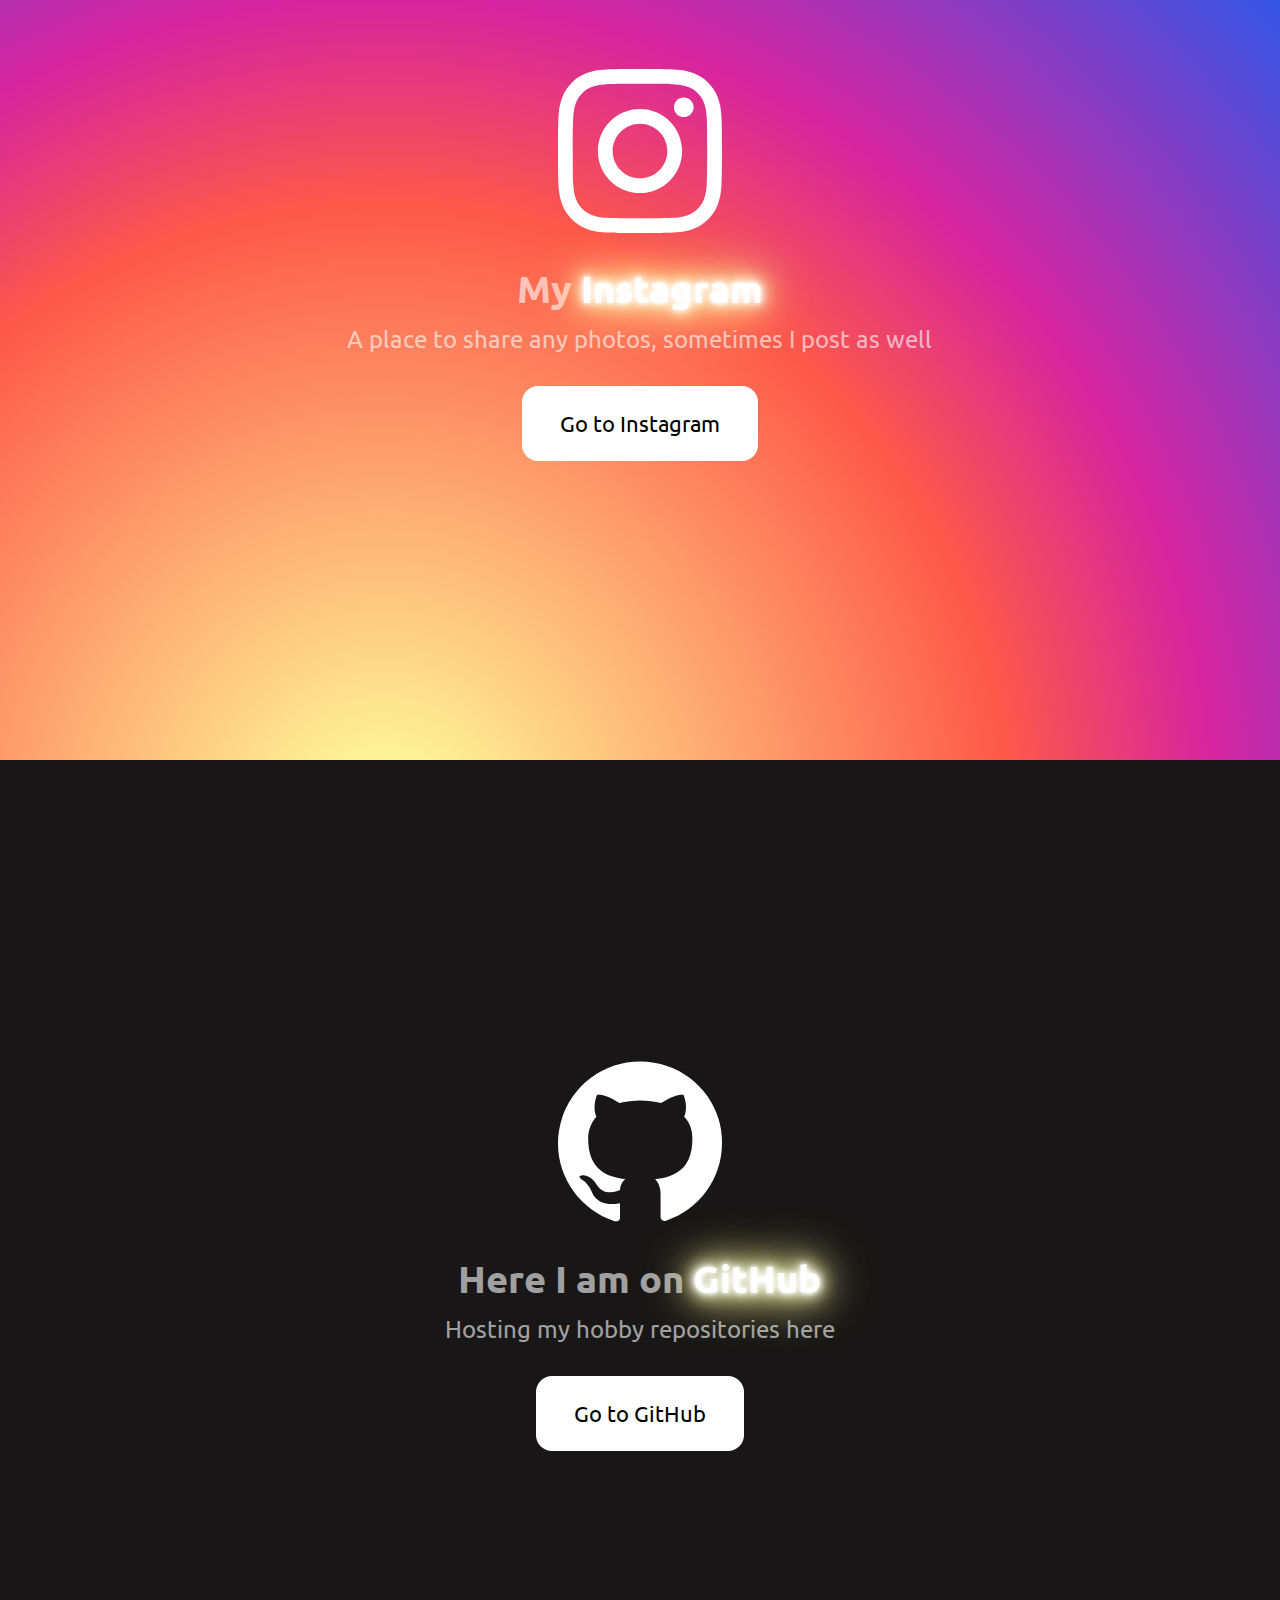
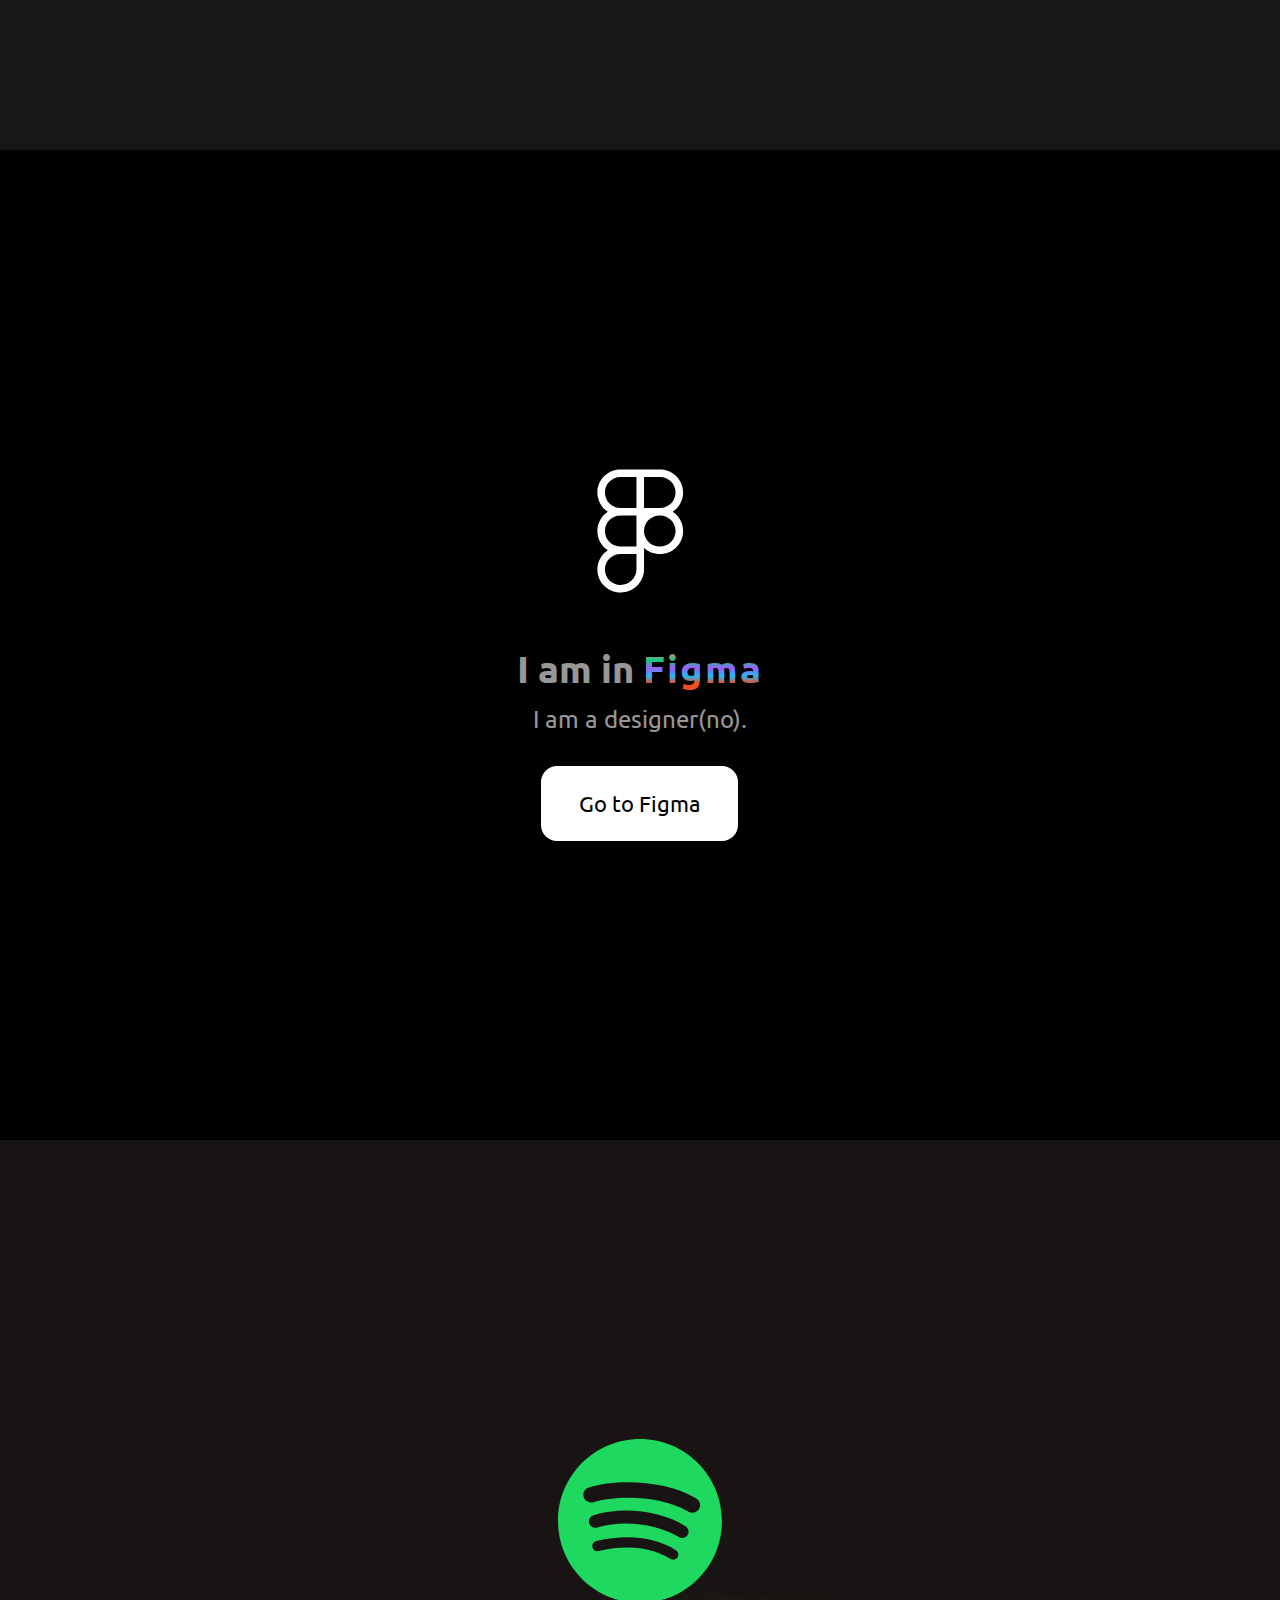
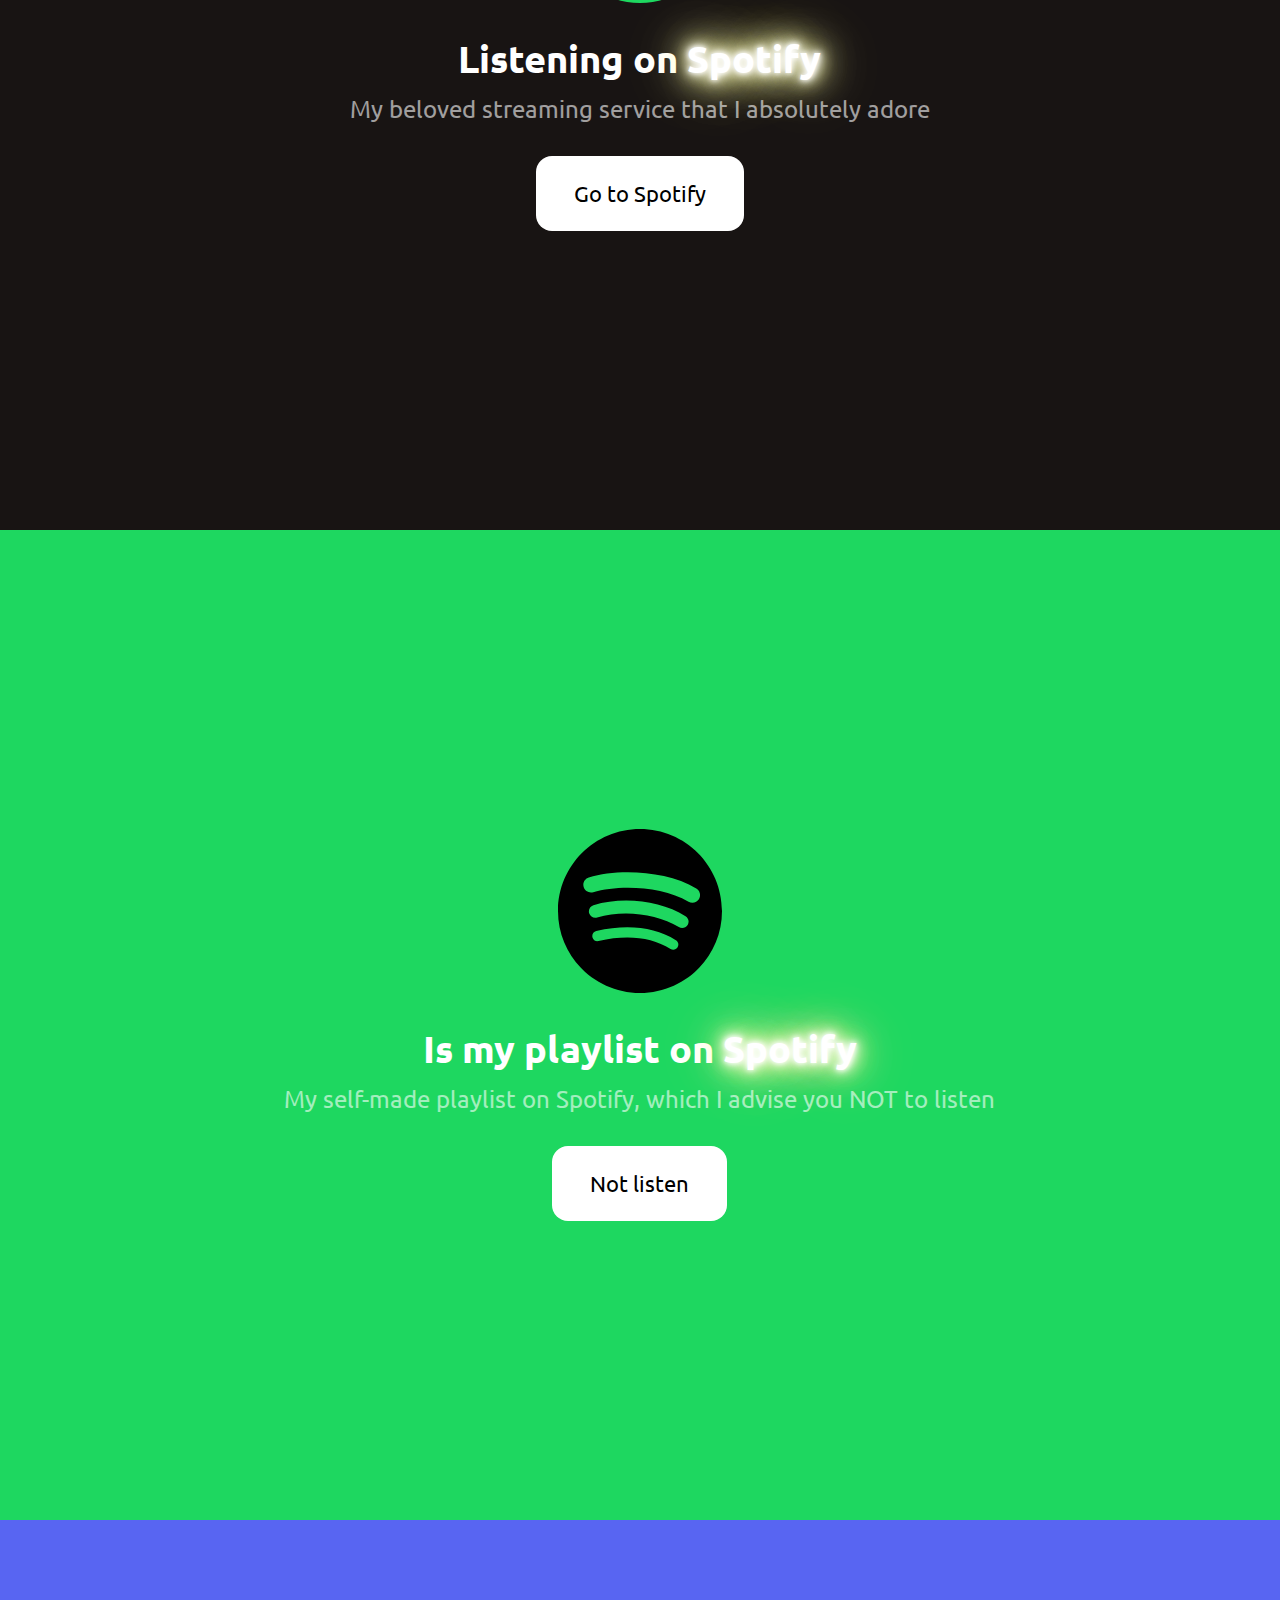
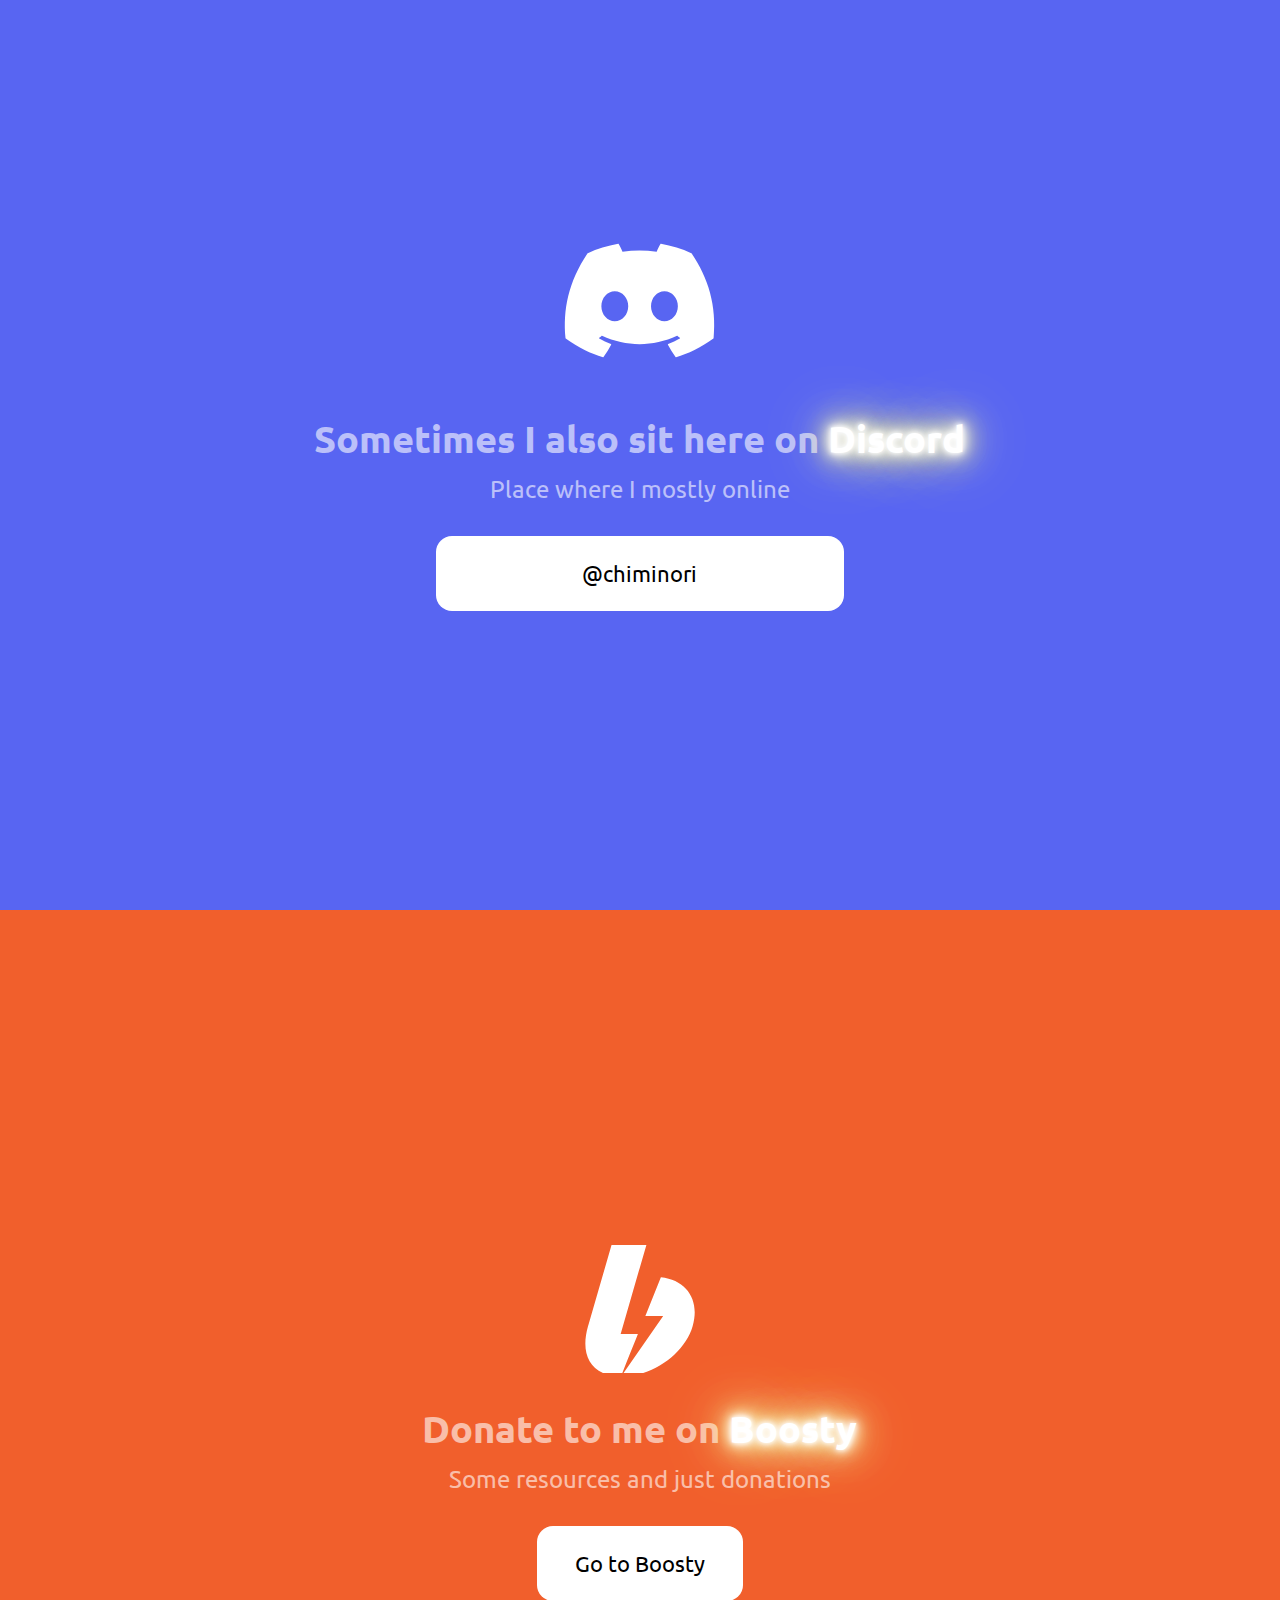
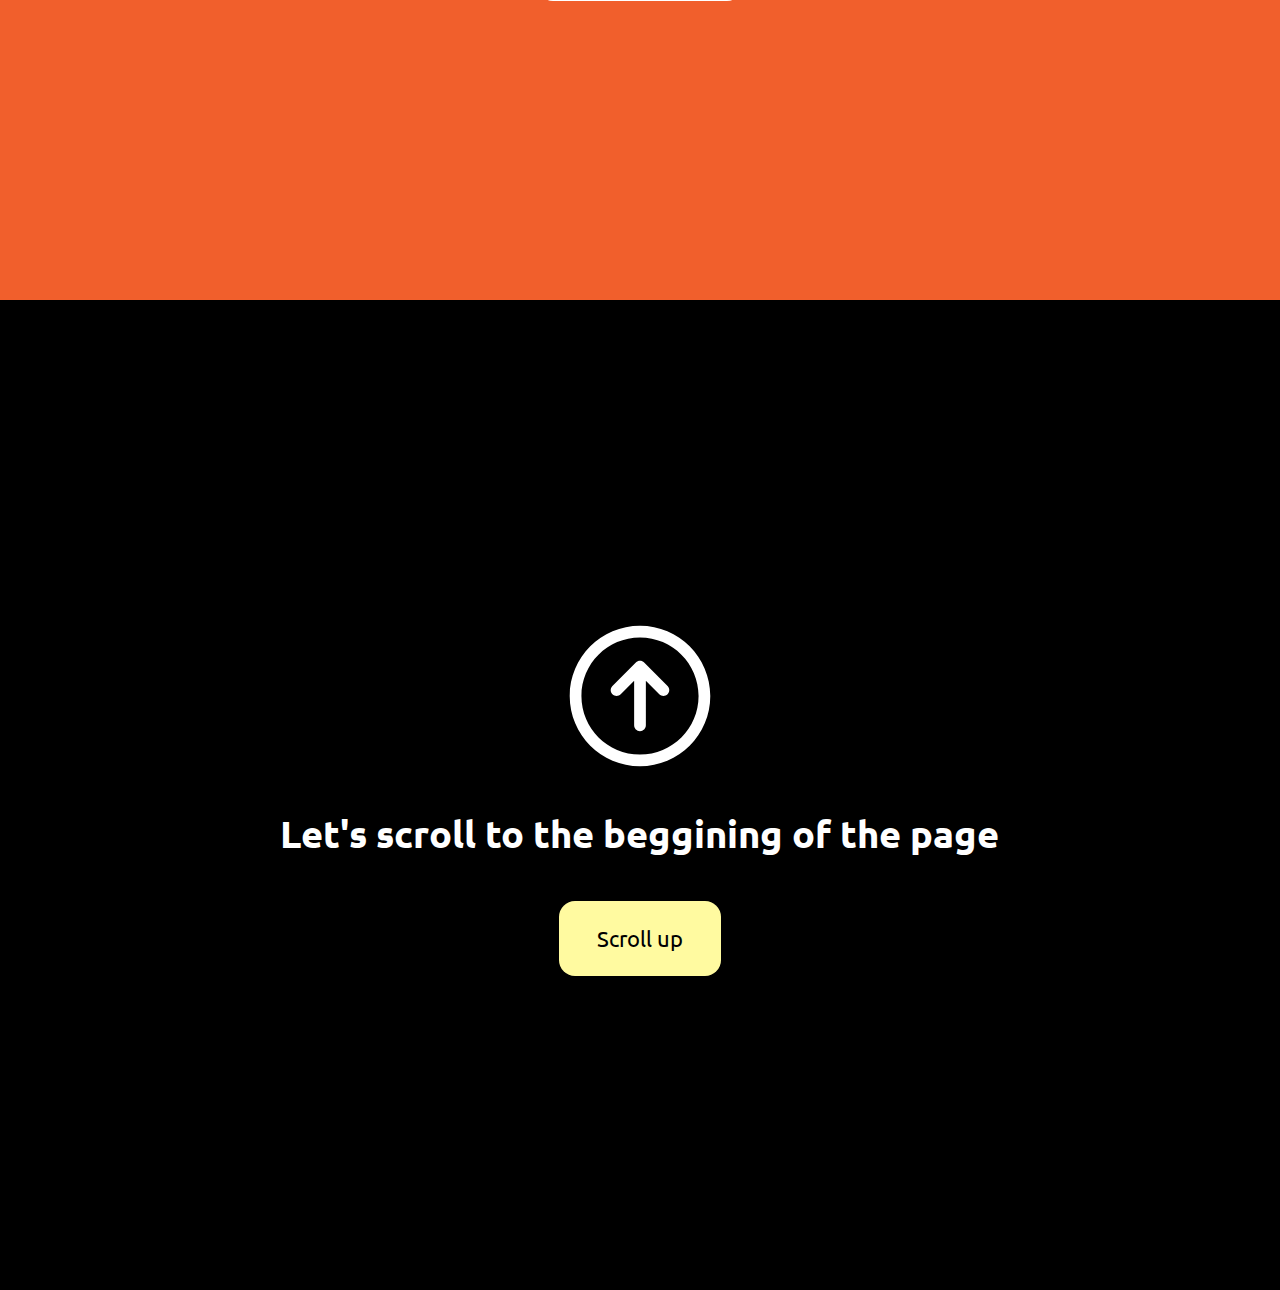
==== commit 98428188: "Update index.html" ====
--- a/index.html
+++ b/index.html
@@ -33,10 +33,11 @@
           <p class="desc theme-dimmed">Welcome to my page!</p><br>
           <p class="desc theme-dimmed">I'm Kirill. I'm into programming and drawing.</p><br>
           <p class="desc theme-dimmed">Here you'll see a fascinating page with my social media links.</p>
-          <p class="desc theme-dimmed">You can play around =)</p>
+          
         </div>
       </div>
       <div id="scrollTip">
+        <p class="tip">You can play around =)</p>
         <p class="tip">Scroll down</p>
         <a><span id="arrow-down" class="icon"></span></a>
       </div>
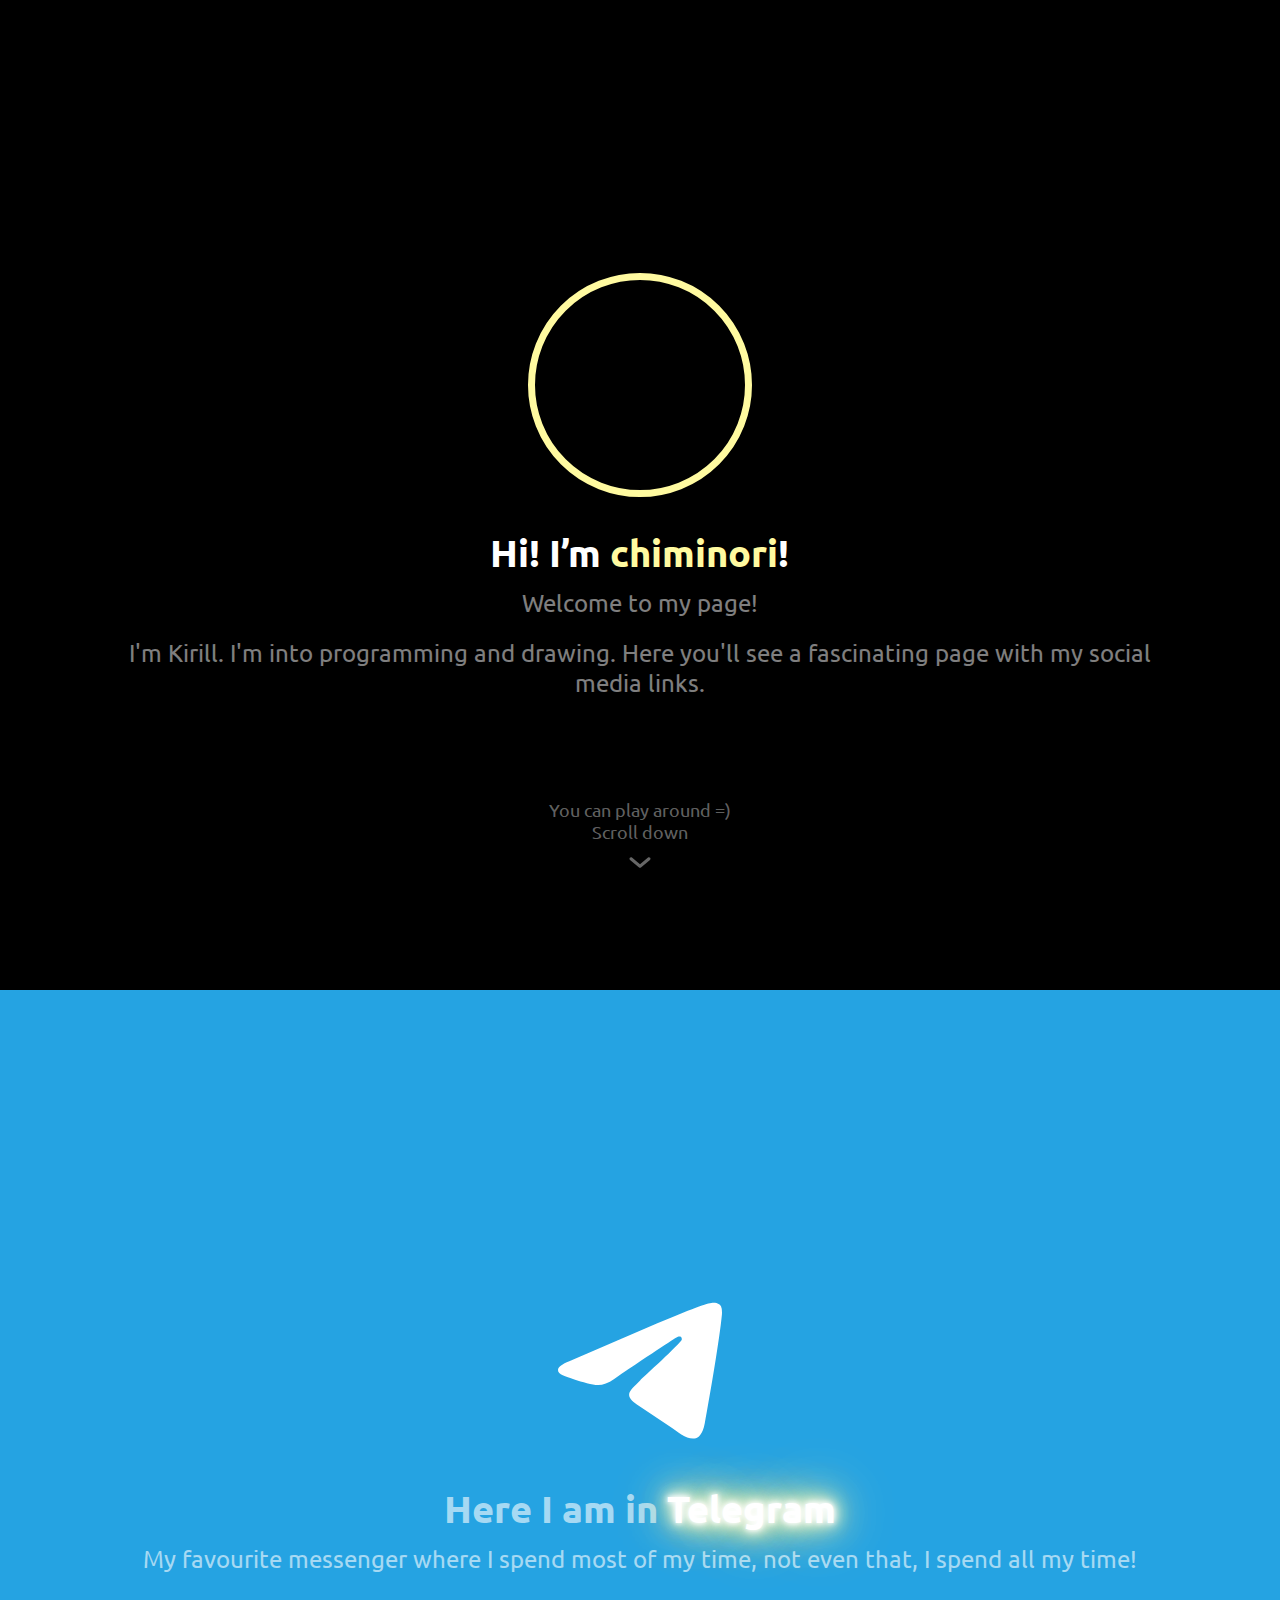
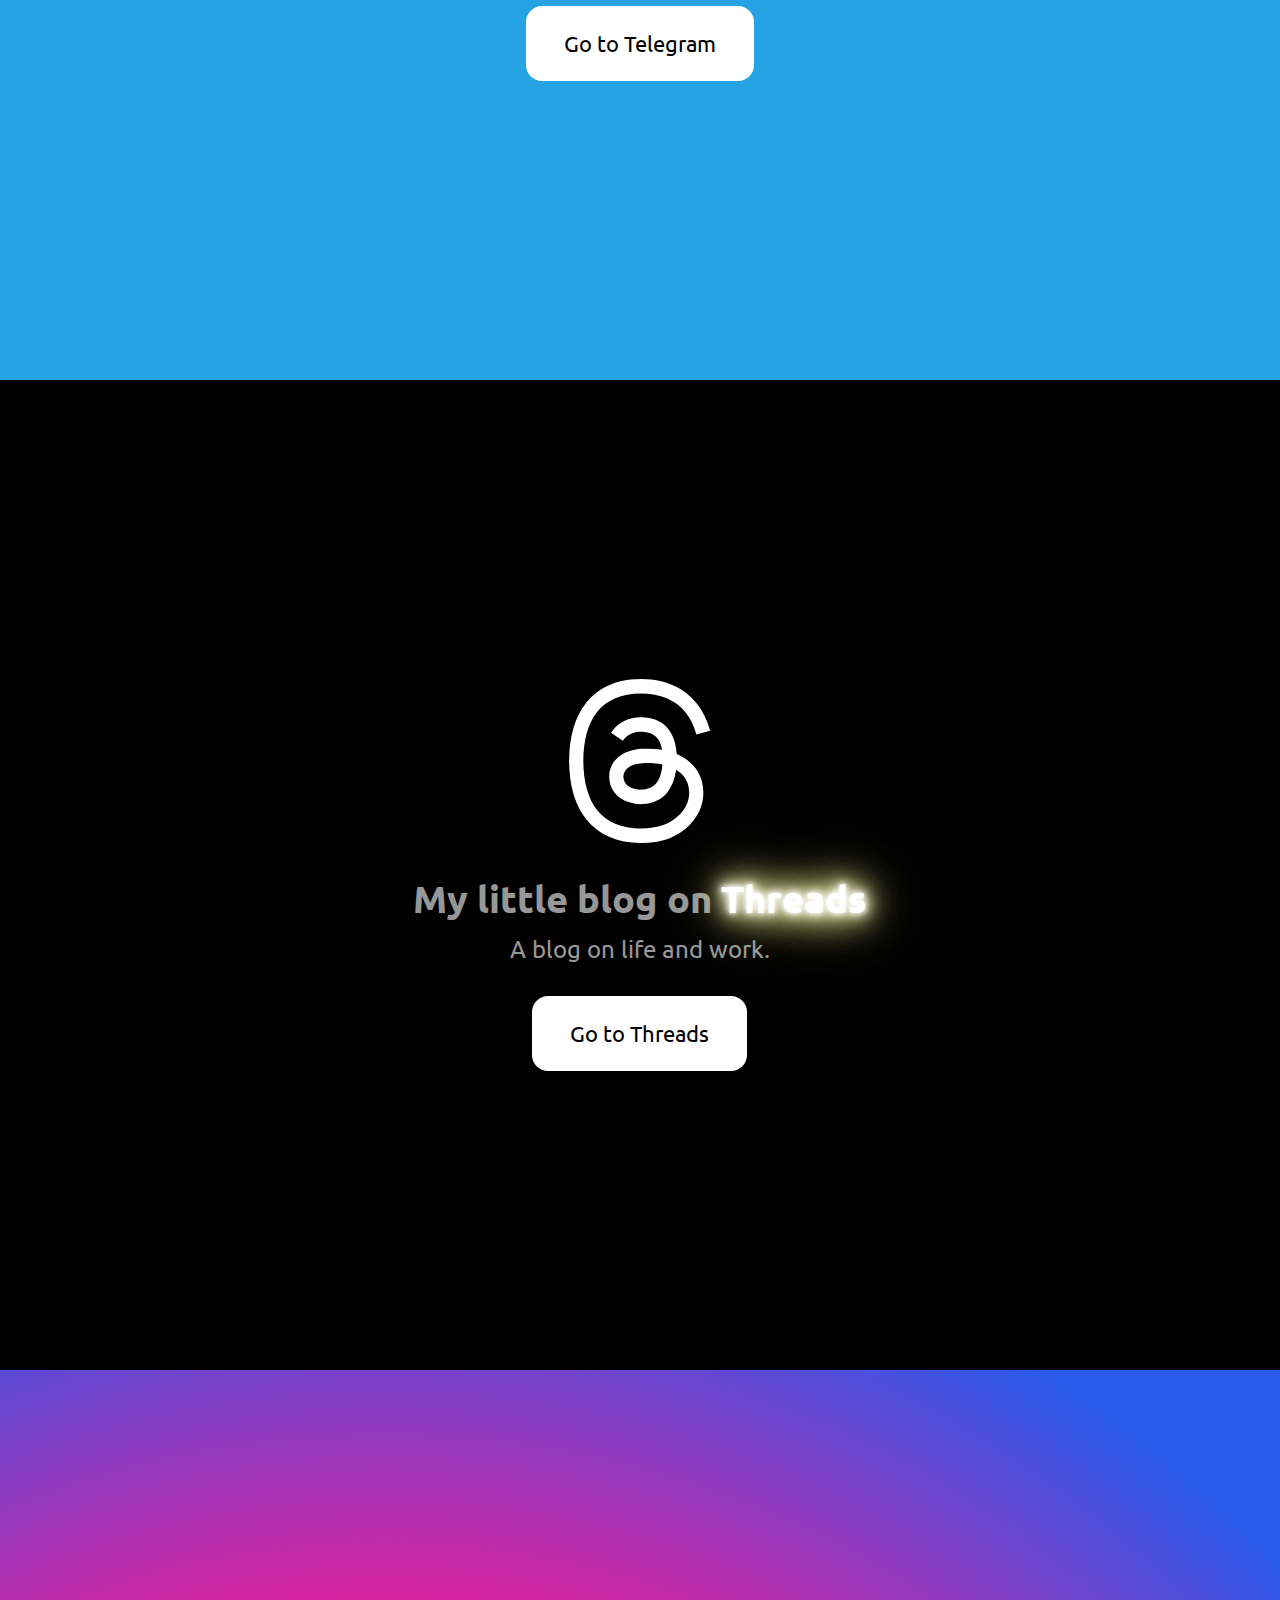
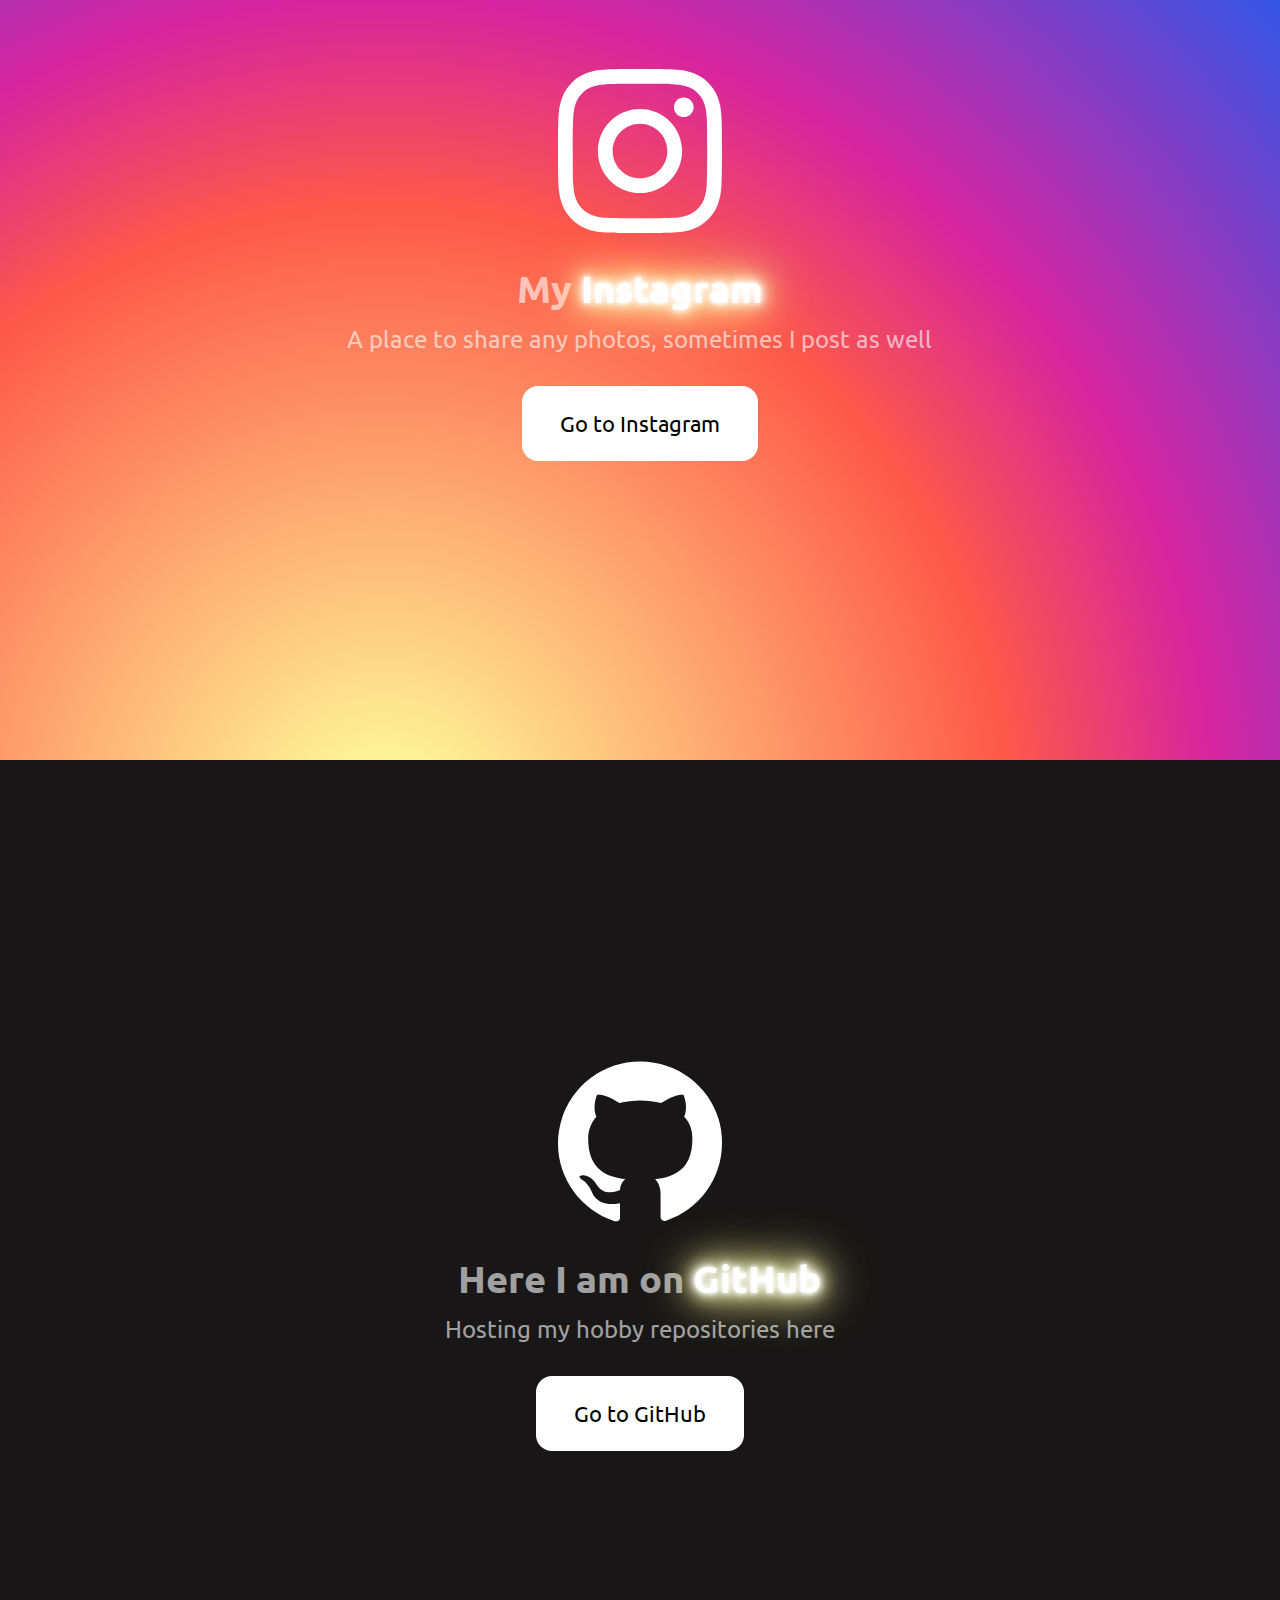
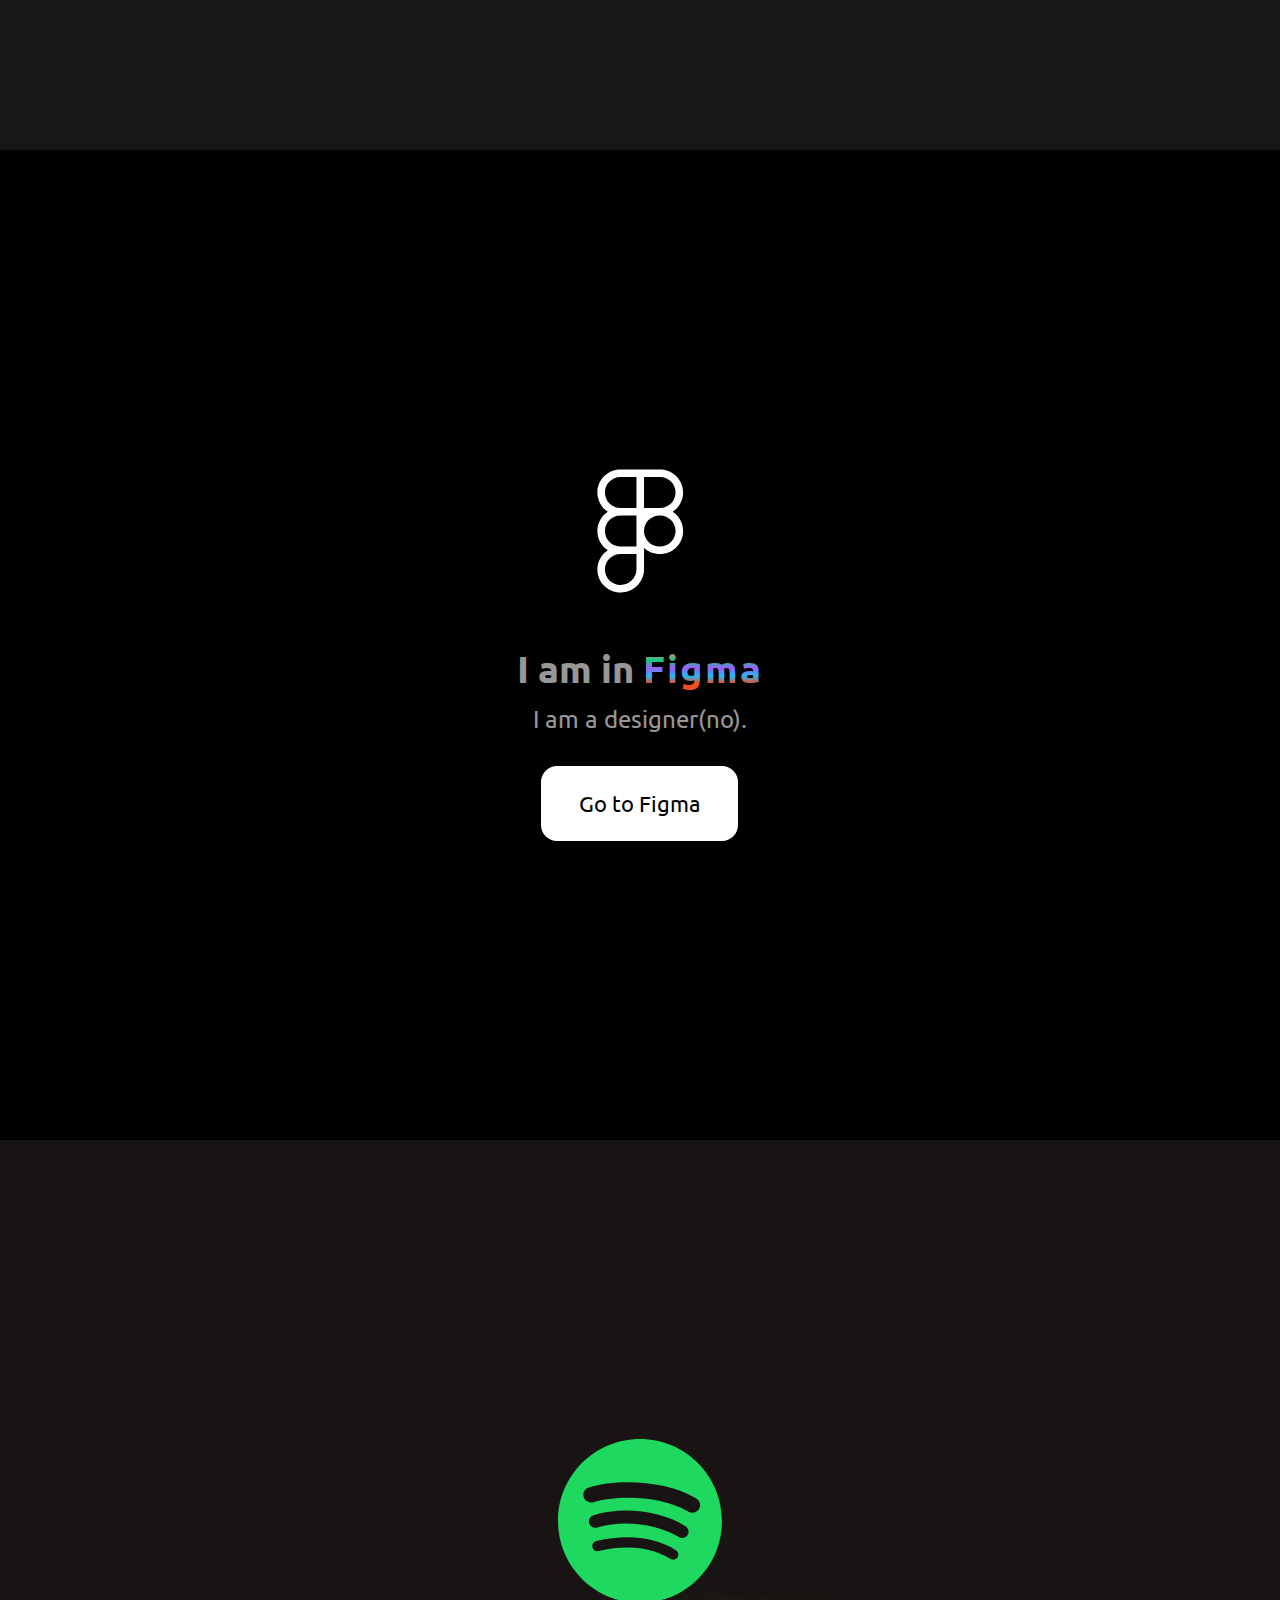
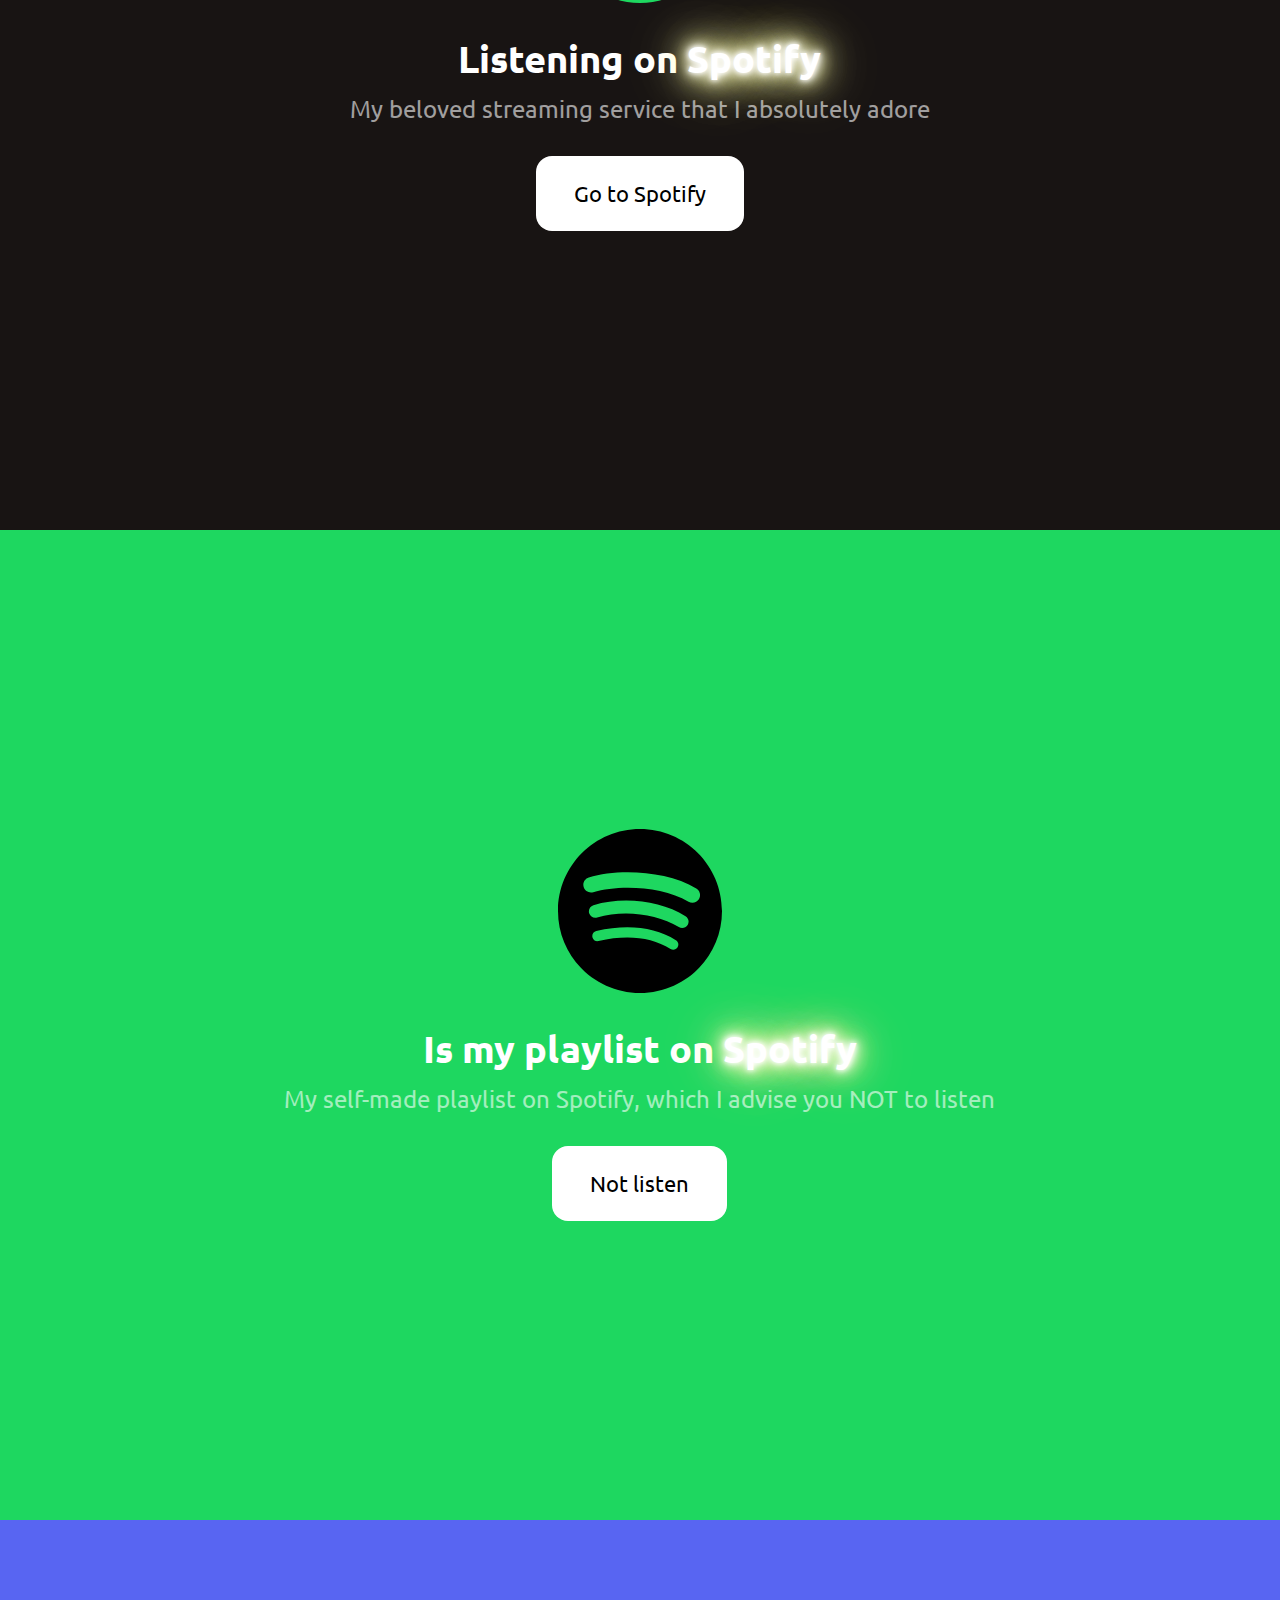
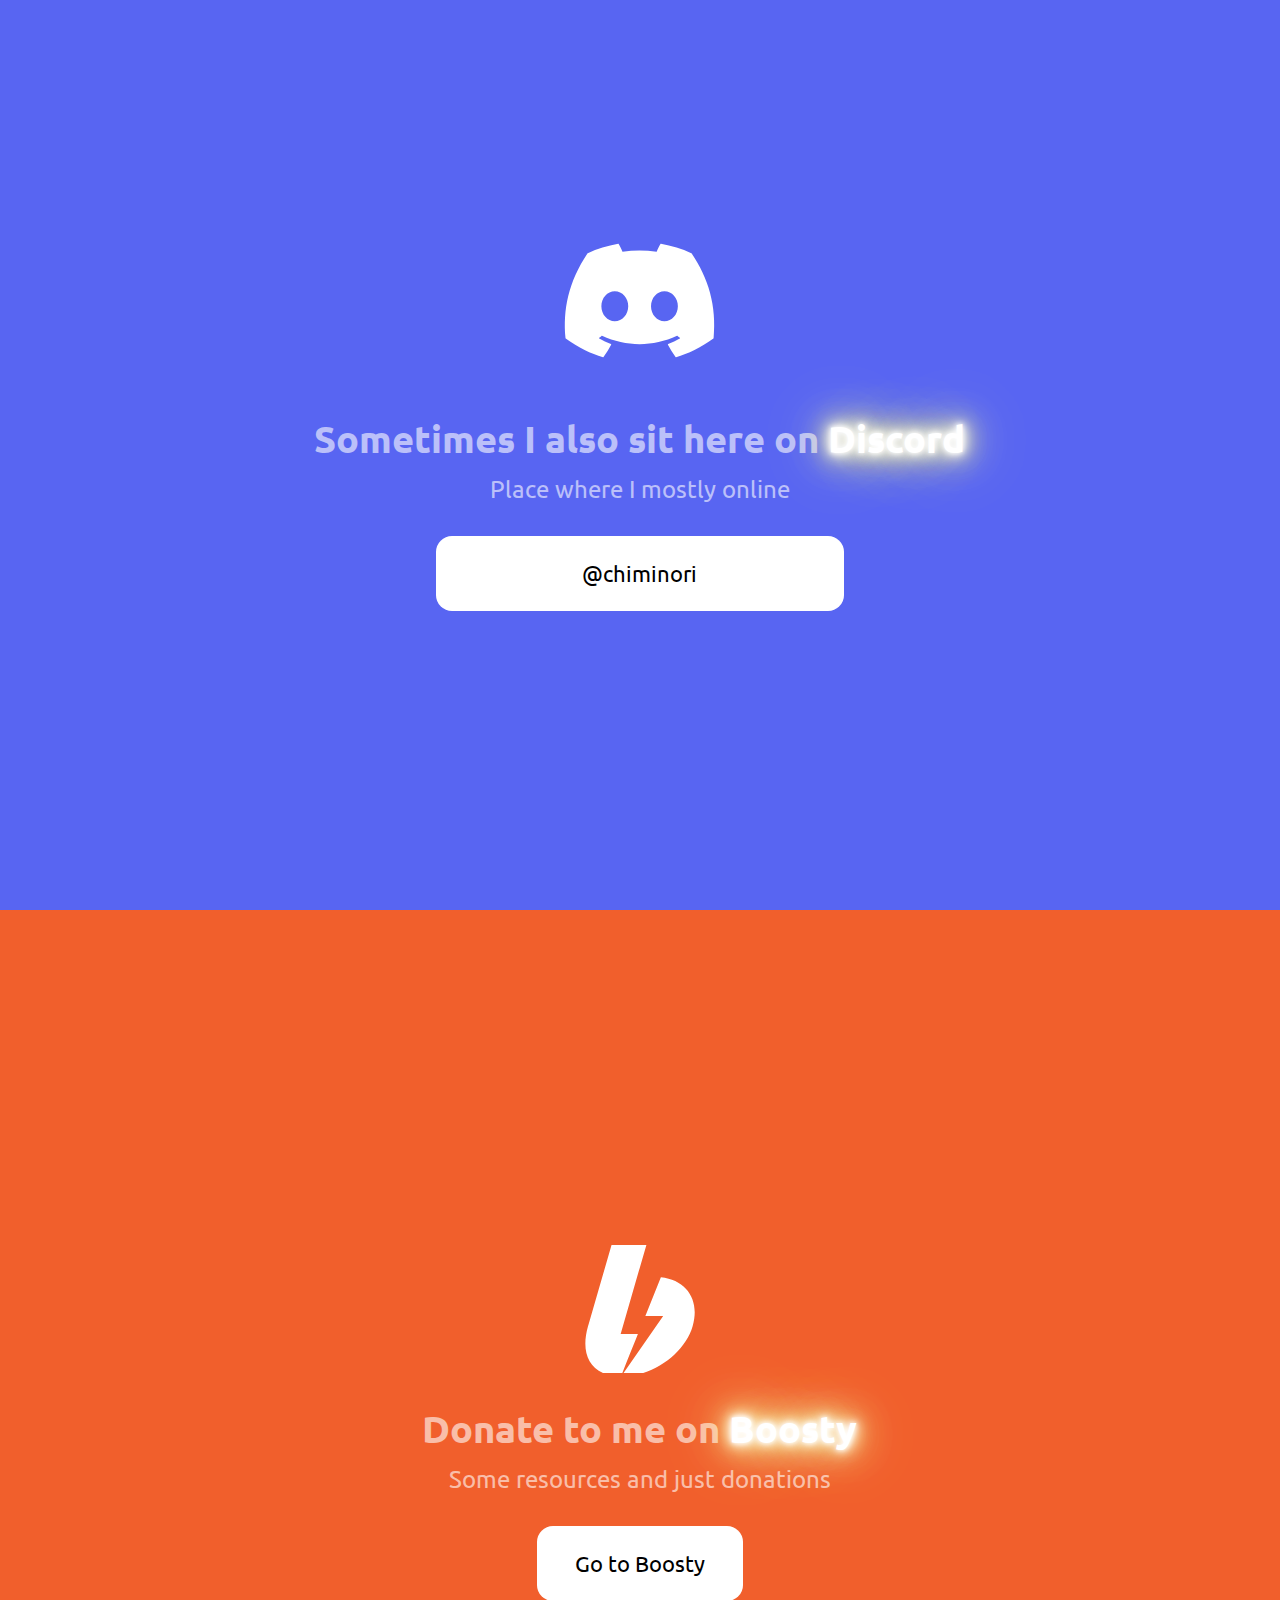
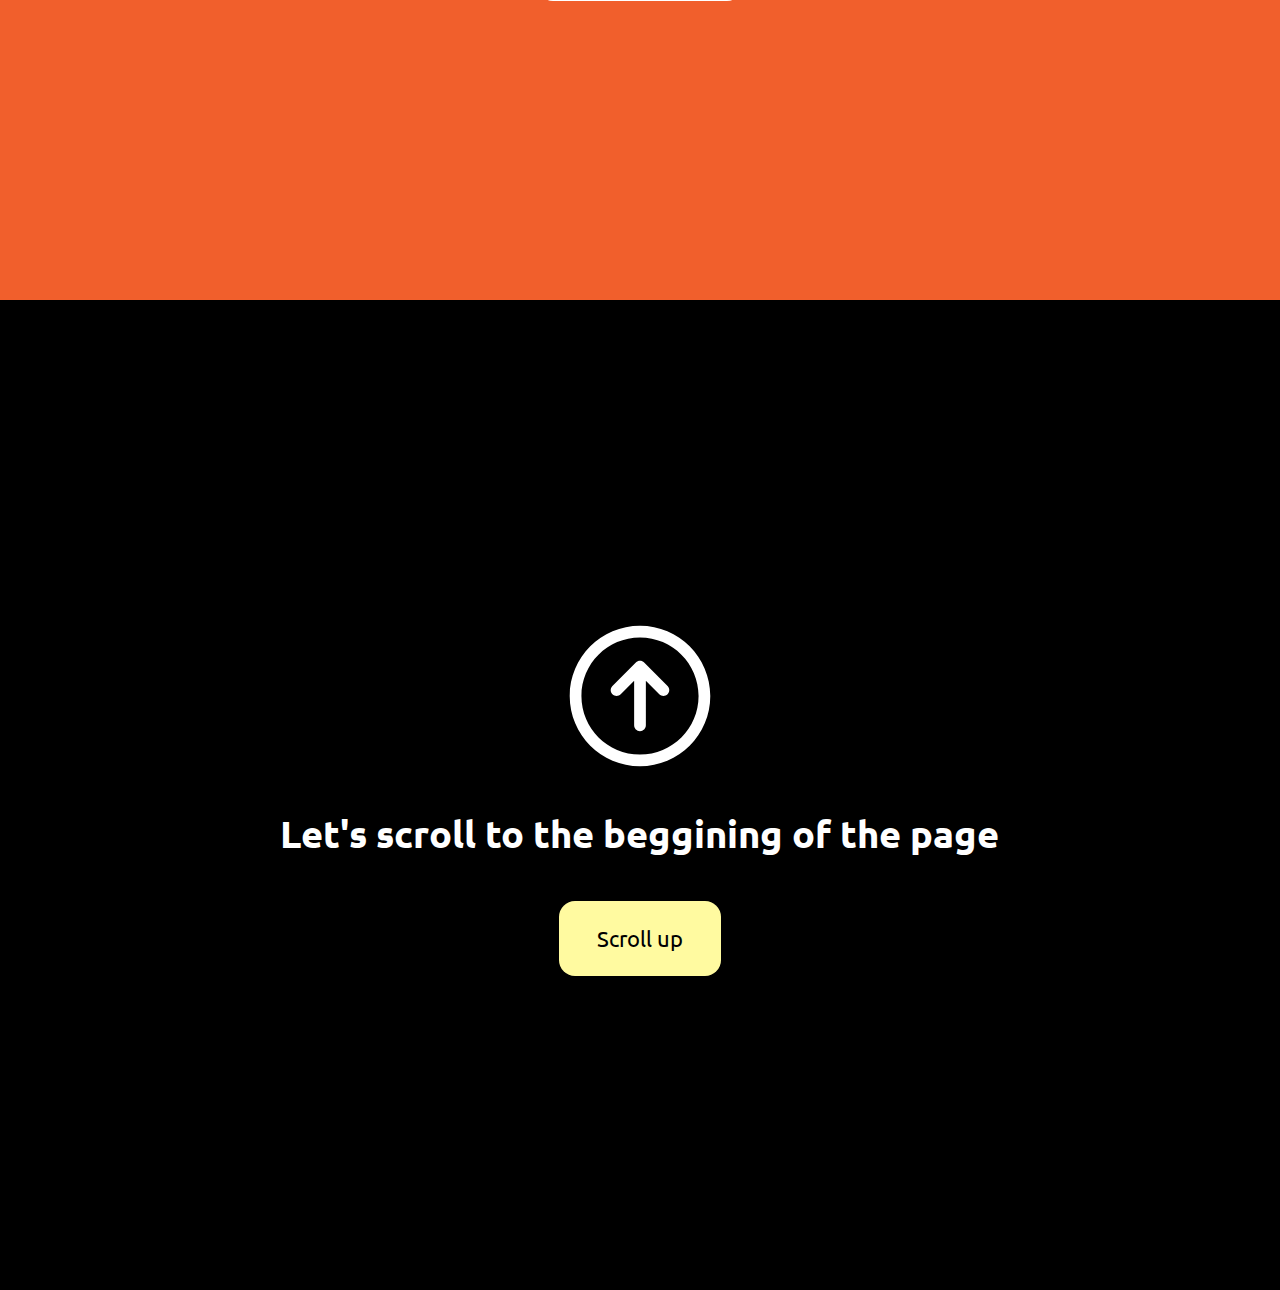
==== commit 0edd730a: "upd" ====
--- a/index.html
+++ b/index.html
@@ -13,8 +13,8 @@
   <link rel="manifest" href="favicons/main/light/site.webmanifest" />
   <link rel="mask-icon" href="favicons/main/light/safari-pinned-tab.svg" color="#b91d47" />
   <link rel="shortcut icon" href="favicons/main/light/favicon.ico" />
-  <meta name="apple-mobile-web-app-title" content="cold" />
-  <meta name="application-name" content="cold" />
+  <meta name="apple-mobile-web-app-title" content="chiminori" />
+  <meta name="application-name" content="chiminori" />
   <meta name="msapplication-TileColor" content="#b91d47" />
   <meta name="msapplication-config" content="favicons/main/light/browserconfig.xml" />
   <meta name="theme-color" content="#ffffff" />
@@ -31,9 +31,7 @@
         <div class="landscape-elements">
           <h1>Hi! I’m <span class="theme-accent">chiminori</span>!</h1>
           <p class="desc theme-dimmed">Welcome to my page!</p><br>
-          <p class="desc theme-dimmed">I'm Kirill. I'm into programming and drawing.</p><br>
-          <p class="desc theme-dimmed">Here you'll see a fascinating page with my social media links.</p>
-          
+          <p class="desc theme-dimmed">I'm Kirill. I'm into programming and drawing. Here you'll see a fascinating page with my social media links.</p><br>
         </div>
       </div>
       <div id="scrollTip">
